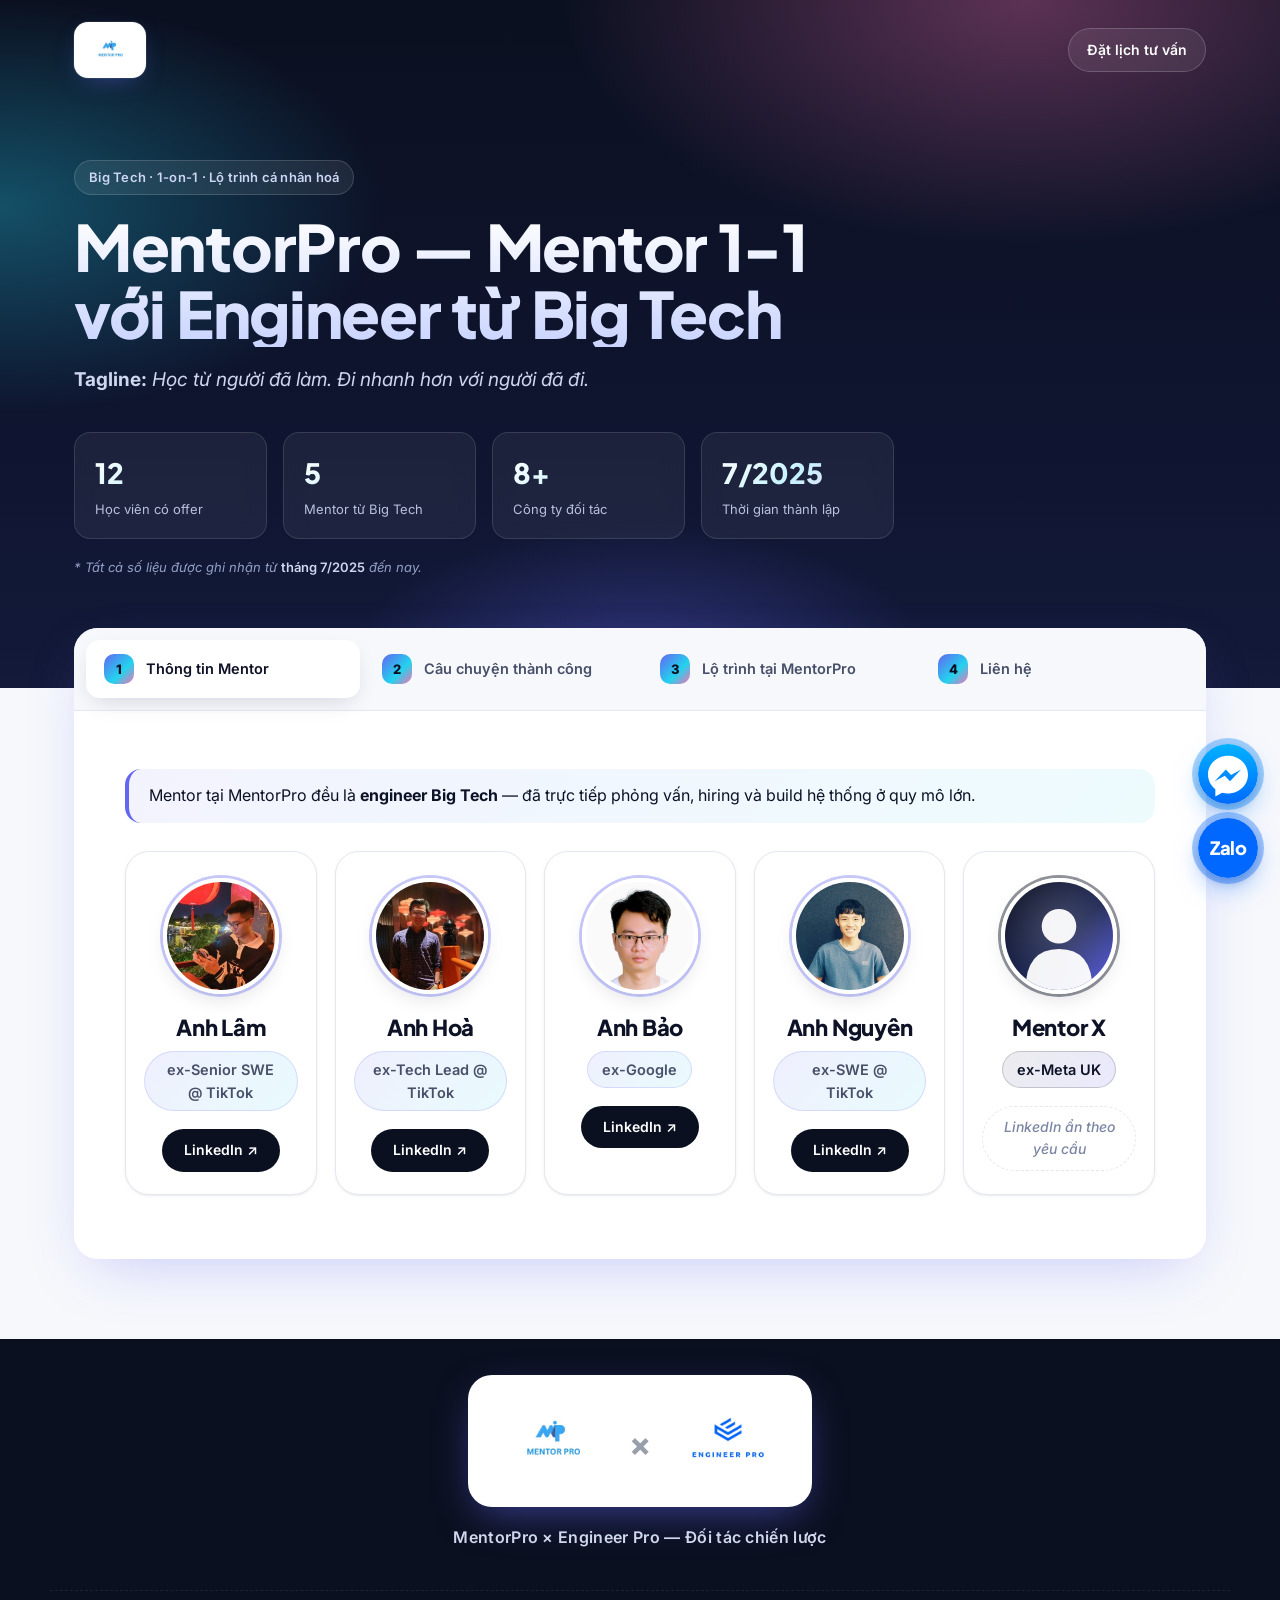
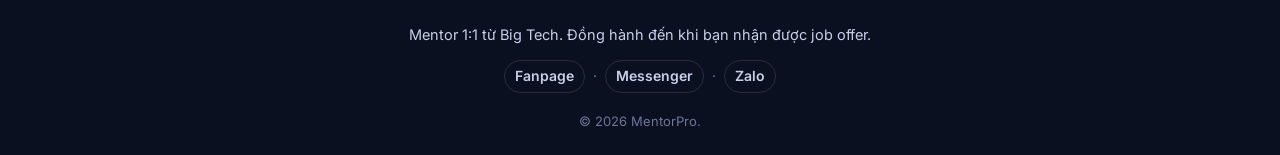
==== docs/index.html @ c6b11c32 "init project" ====
<!DOCTYPE html>
<html lang="vi">
  <head>
    <meta charset="UTF-8" />
    <meta name="viewport" content="width=device-width, initial-scale=1.0" />
    <meta name="description" content="MentorPro — Mentor 1-1 từ Big Tech. Lộ trình cá nhân hoá giúp bạn chinh phục Google, Meta, Amazon, NVIDIA và các công ty hàng đầu." />
    <meta name="theme-color" content="#0b1020" />
    <meta property="og:title" content="MentorPro — Mentor 1-1 từ Big Tech" />
    <meta property="og:description" content="Học từ người đã làm. Đi nhanh hơn với người đã đi." />
    <meta property="og:type" content="website" />
    <title>MentorPro — Mentor 1-1 với Engineer từ Big Tech</title>
    <link rel="preconnect" href="https://fonts.googleapis.com" />
    <link rel="preconnect" href="https://fonts.gstatic.com" crossorigin />
    <link
      href="https://fonts.googleapis.com/css2?family=Inter:wght@400;500;600;700;800&family=Plus+Jakarta+Sans:wght@600;700;800&display=swap"
      rel="stylesheet"
    />
    <link rel="stylesheet" href="style.css" />
  </head>
  <body>
    <header class="hero">
      <div class="hero-bg" aria-hidden="true"></div>
      <div class="container">
        <nav class="topbar">
          <a class="brand" href="#top">
            <img class="brand-logo" src="images/brand/mentor-pro.png" alt="MentorPro" />
          </a>
          <a class="cta-mini" href="https://m.me/Mentor.Pro.Official" target="_blank" rel="noopener">Đặt lịch tư vấn</a>
        </nav>
        <div class="hero-content" id="top">
          <span class="eyebrow">Big Tech · 1-on-1 · Lộ trình cá nhân hoá</span>
          <h1>MentorPro — Mentor 1-1 với Engineer từ Big Tech</h1>
          <p class="tagline"><strong>Tagline:</strong> <em>Học từ người đã làm. Đi nhanh hơn với người đã đi.</em></p>
          <div class="hero-stats">
            <div class="stat">
              <span class="stat-num">12</span>
              <span class="stat-label">Học viên có offer</span>
            </div>
            <div class="stat">
              <span class="stat-num">5</span>
              <span class="stat-label">Mentor từ Big Tech</span>
            </div>
            <div class="stat">
              <span class="stat-num">8+</span>
              <span class="stat-label">Công ty đối tác</span>
            </div>
            <div class="stat">
              <span class="stat-num">7/2025</span>
              <span class="stat-label">Thời gian thành lập</span>
            </div>
          </div>
          <p class="hero-note">* Tất cả số liệu được ghi nhận từ <strong>tháng 7/2025</strong> đến nay.</p>
        </div>
      </div>
    </header>

    <main class="container main">
      <div class="tabs" role="tablist" aria-label="MentorPro sections">
        <div class="tab-nav" role="tablist">
          <button class="tab-btn is-active" role="tab" aria-selected="true" aria-controls="tab-1-thong-tin-mentor" data-target="tab-1-thong-tin-mentor"><span class="tab-num">1</span><span class="tab-name">Thông tin Mentor</span></button>
          <button class="tab-btn" role="tab" aria-selected="false" aria-controls="tab-2-cau-chuyen-thanh-cong" data-target="tab-2-cau-chuyen-thanh-cong"><span class="tab-num">2</span><span class="tab-name">Câu chuyện thành công</span></button>
          <button class="tab-btn" role="tab" aria-selected="false" aria-controls="tab-3-lo-trinh-tai-mentorpro" data-target="tab-3-lo-trinh-tai-mentorpro"><span class="tab-num">3</span><span class="tab-name">Lộ trình tại MentorPro</span></button>
          <button class="tab-btn" role="tab" aria-selected="false" aria-controls="tab-4-lien-he" data-target="tab-4-lien-he"><span class="tab-num">4</span><span class="tab-name">Liên hệ</span></button>
        </div>
        <div class="tab-content">
        <section class="tab-panel is-active" id="tab-1-thong-tin-mentor" role="tabpanel" aria-hidden="false"><blockquote>
<p>Mentor tại MentorPro đều là <strong>engineer Big Tech</strong> — đã trực tiếp phỏng vấn, hiring và build hệ thống ở quy mô lớn.</p>
</blockquote>
<div class="mentor-grid" markdown="0">

  <div class="mentor-card">
    <img class="mentor-avatar" src="images/mentors/lam.jpg" alt="Anh Lâm" loading="lazy">
    <h3 class="mentor-name">Anh Lâm</h3>
    <p class="mentor-role">ex-Senior SWE @ TikTok</p>
    <a class="mentor-link" href="https://www.linkedin.com/in/lam0895" target="_blank" rel="noopener">
      LinkedIn ↗
    </a>
  </div>

  <div class="mentor-card">
    <img class="mentor-avatar" src="images/mentors/hoa.jpg" alt="Anh Hoà" loading="lazy">
    <h3 class="mentor-name">Anh Hoà</h3>
    <p class="mentor-role">ex-Tech Lead @ TikTok</p>
    <a class="mentor-link" href="https://www.linkedin.com/in/harry-le-quang-hoa-32210066/" target="_blank" rel="noopener">
      LinkedIn ↗
    </a>
  </div>

  <div class="mentor-card">
    <img class="mentor-avatar" src="images/mentors/bao.png" alt="Anh Bảo" loading="lazy">
    <h3 class="mentor-name">Anh Bảo</h3>
    <p class="mentor-role">ex-Google</p>
    <a class="mentor-link" href="https://www.linkedin.com/in/bao-do-728309202/" target="_blank" rel="noopener">
      LinkedIn ↗
    </a>
  </div>

  <div class="mentor-card">
    <img class="mentor-avatar" src="images/mentors/nguyen.png" alt="Anh Nguyên" loading="lazy">
    <h3 class="mentor-name">Anh Nguyên</h3>
    <p class="mentor-role">ex-SWE @ TikTok</p>
    <a class="mentor-link" href="https://www.linkedin.com/in/randy-nguyen-nguyen/" target="_blank" rel="noopener">
      LinkedIn ↗
    </a>
  </div>

  <div class="mentor-card mentor-card--anon">
    <img class="mentor-avatar" src="images/mentors/anon-meta.svg" alt="Mentor ẩn danh" loading="lazy">
    <h3 class="mentor-name">Mentor X</h3>
    <p class="mentor-role">ex-Meta UK</p>
    <span class="mentor-link mentor-link--disabled" aria-disabled="true">
      LinkedIn ẩn theo yêu cầu
    </span>
  </div>

</div></section>
        <section class="tab-panel" id="tab-2-cau-chuyen-thanh-cong" role="tabpanel" aria-hidden="true"><blockquote>
<p>Dưới đây là <strong>7 câu chuyện thật</strong> từ các học viên MentorPro — mỗi người một background, một cú rẽ, nhưng cùng chung một kết quả: <strong>nhận offer từ công ty mình mong muốn</strong> nhờ lộ trình đúng và sự đồng hành sát sao.</p>
</blockquote>
<h3 id="highlights-tu-72025-thang-thanh-lap">Highlights <em>(từ 7/2025 — tháng thành lập)</em></h3>
<ul>
<li><strong>12 học viên</strong> đã nhận offer, trong đó <strong>8 offer</strong> từ <strong>5 mentor Big Tech</strong> được công khai chia sẻ ở 7 câu chuyện bên dưới.</li>
<li>Công ty đối tác: <strong>ANT Group · ANZ · SAP · Naver · Deputy · VinBigData · NAB · MB Bank</strong>.</li>
<li>Học viên đa dạng: fresh grad → 5+ năm kinh nghiệm, từ outsource đến trái ngành.</li>
<li>Trung bình <strong>2 – 6 tháng</strong> từ khi vào lộ trình tới khi nhận offer.</li>
</ul>
<hr>
<h3 id="7-cau-chuyen-click-vao-e-oc-chi-tiet">7 câu chuyện — click vào để đọc chi tiết</h3>
<details class="story-card">
<summary class="story-summary">
  <img class="story-thumb" src="images/stories/trang-ant.png" alt="">
  <div class="story-meta">
    <span class="story-num">#1</span>
    <span class="story-title">Trang — Fresh grad → ANT Group</span>
    <span class="story-tagline">Mentor anh Lâm · 2 tháng · Java Developer offer · Sinh năm 2003</span>
  </div>
  <span class="story-arrow" aria-hidden="true">▾</span>
</summary>
<blockquote>
<p><strong>Background:</strong> Sinh năm 2003, vừa tốt nghiệp đại học, đang thực tập Backend Java tại một công ty công nghệ ở Việt Nam.</p>
<p><strong>Mentor:</strong> Anh Lâm.</p>
<p><strong>Thời gian tại MentorPro:</strong> Hơn 2 tháng (bắt đầu từ tháng 8).</p>
<p><strong>Kết quả:</strong> Pass cả 3 vòng phỏng vấn, đang trao đổi lương &amp; benefit cho vị trí <strong>Java Developer @ ANT Group</strong>.</p>
</blockquote>
<p><strong>Lộ trình ôn luyện:</strong>
- Trước MentorPro đã học <strong>DSA 2, System Design 1 &amp; 2, Backend</strong> tại Engineer Pro.
- Mentor assign thêm <strong>Low Level Design</strong> và <strong>Behavior Interview</strong> để bổ sung kiến thức và kỹ năng phỏng vấn.
- Mỗi ngày luyện <strong>2 bài LeetCode</strong> + làm bài tập do mentor giao + được refer vào nhiều công ty để cọ xát.
- Mentor mock interview riêng về <strong>System Design</strong> trước khi vào vòng 2.</p>
<p><strong>Quy trình phỏng vấn ANT Group (3 vòng):</strong>
1. Phỏng vấn với 2 engineer người Việt — hỏi rất sâu về project (thanh toán trực tuyến) và Core Java.
2. Phỏng vấn với manager bên Singapore — tập trung vào project, behavior và một câu logic.
3. Phỏng vấn Hiring Manager — định hướng nghề nghiệp &amp; cultural fit.</p>
<blockquote>
<p><em>"Em từng phỏng vấn Microsoft, Anduin, NAB, WorldQuant và đều chưa pass. Với ANT Group thì lộ trình ôn cùng anh Lâm và các khoá ở Engineer Pro giúp em hệ thống lại đúng trọng tâm — biết nên tập trung vào đâu thay vì học lan man."</em></p>
</blockquote>
</details>
<details class="story-card">
<summary class="story-summary">
  <img class="story-thumb" src="images/stories/khanhchuong-anz.png" alt="">
  <div class="story-meta">
    <span class="story-num">#2</span>
    <span class="story-title">Khánh Chương — 3-4y Backend → ANZ</span>
    <span class="story-tagline">Mentor anh Lâm + anh Hòa · Khi behavior là rào cản lớn nhất</span>
  </div>
  <span class="story-arrow" aria-hidden="true">▾</span>
</summary>
<blockquote>
<p><strong>Background:</strong> 3-4 năm kinh nghiệm Backend Engineer, đã tự ôn DSA &amp; System Design trước khi vào MentorPro.</p>
<p><strong>Mentor:</strong> Anh Lâm (review code, refer công ty) + anh Hòa (CS &amp; DSA deep-dive).</p>
<p><strong>Kết quả:</strong> <strong>Pass ANZ</strong> — đang chờ headcount chính thức (có thể đầu năm sau).</p>
</blockquote>
<p><strong>Vấn đề lớn nhất không nằm ở technical:</strong>
- Technical pass dễ dàng nhờ đã ôn DSA + System Design.
- Liên tục bị <strong>fail ở vòng culture fit / behavioral</strong> dù vượt qua hết các vòng technical.
- Mentor feedback thẳng thắn → bạn luyện communication và viết lại story theo STAR framework.</p>
<p><strong>Lộ trình tại MentorPro:</strong>
- Review lại <strong>CV</strong> — bổ sung impact số liệu cụ thể.
- Review code → chỉ ra code smell và cách refactor.
- Học thêm các khoá <strong>Redis, Go, Java</strong> (stack thị trường VN chuộng) tại Engineer Pro.
- Được refer phỏng vấn <strong>7-8 công ty</strong>, học hỏi từ thực chiến.</p>
<p><strong>Quy trình ANZ (2 vòng, ~150 phút mỗi vòng):</strong>
1. Behavior + technical CS + DSA (HackerRank, 45 phút).
2. Behavior + technical discussion + System Design.</p>
<blockquote>
<p><em>"Technical có thể đào tạo thêm, còn communication thì rất khó thay đổi trong thời gian ngắn. Đừng xem nhẹ culture fit — có nhiều trường hợp technical bạn tốt hơn ứng viên khác, nhưng người ta vẫn chọn ứng viên giao tiếp tốt hơn."</em></p>
</blockquote>
</details>
<details class="story-card">
<summary class="story-summary">
  <img class="story-thumb" src="images/stories/tien-sap.png" alt="">
  <div class="story-meta">
    <span class="story-num">#3</span>
    <span class="story-title">Tiên — 4.5y Java/Banking → SAP + Naver</span>
    <span class="story-tagline">Mentor anh Lâm + anh Long · 2 offer cùng lúc, trước khi training chính thức bắt đầu</span>
  </div>
  <span class="story-arrow" aria-hidden="true">▾</span>
</summary>
<blockquote>
<p><strong>Background:</strong> Software Engineer 4.5 năm, ngôn ngữ chính Java, domain banking, đang làm tại công ty outsource.</p>
<p><strong>Mentor:</strong> Anh Lâm + anh Long (behavioral).</p>
<p><strong>Kết quả:</strong> <strong>2 offer cùng lúc</strong>: <strong>SAP</strong> (qua 3 vòng dài &amp; khó) và <strong>Naver</strong> (sau khi nego mức lương).</p>
</blockquote>
<p><strong>Đặc biệt:</strong> Tiên nhận offer <strong>trước cả khi training chuyên sâu chính thức bắt đầu</strong> (hợp đồng 15/12, nhưng cuối tháng 12 đã có offer).</p>
<p><strong>Lộ trình tại MentorPro:</strong>
- Sửa CV + luyện LeetCode 2-3 bài/ngày từ dễ đến khó.
- Học các khoá nền tảng: <strong>DSA 1, DSA 2, System Design 1, CS, Redis (với anh Quang Hòa)</strong>.
- Soạn behavioral theo cấu trúc <strong>STAR</strong>, không học thuộc — gắn với trải nghiệm thật, dùng ChatGPT để kiểm tra logic &amp; diễn đạt.</p>
<p><strong>Quy trình SAP (3 vòng):</strong>
1. Online — hỏi project + lý thuyết + 1 câu thuật toán.
2. Online — sâu về Java, Spring Boot, kiến thức hệ thống + 1 câu thuật toán (tiếng Anh).
3. <strong>Onsite ~2 tiếng</strong> với 3 interviewer (1 VN + 2 manager nước ngoài) — mỗi người hỏi 1 câu LeetCode + technical + tình huống.</p>
<p><strong>Quy trình Naver (ngắn gọn hơn):</strong>
- Bài test → Technical interview (tình huống System Design mở) → Cultural interview với COO + người Hàn Quốc (có phiên dịch).</p>
<blockquote>
<p><em>"Nếu chỉ học khóa lẻ thì rất dễ lười. MentorPro có cam kết cao hơn, chi phí cao hơn — nhưng chính vì có cam kết nên mình buộc phải nghiêm túc. Đó là điều bước ngoặt."</em></p>
</blockquote>
</details>
<details class="story-card">
<summary class="story-summary">
  <img class="story-thumb" src="images/stories/chan-deputy.png" alt="">
  <div class="story-meta">
    <span class="story-num">#4</span>
    <span class="story-title">Chấn — 5+y Backend Outsource → Deputy (team Úc)</span>
    <span class="story-tagline">Mentor anh Lâm + anh Harry · 2.5 tháng · Tự apply không referral</span>
  </div>
  <span class="story-arrow" aria-hidden="true">▾</span>
</summary>
<blockquote>
<p><strong>Background:</strong> 5+ năm kinh nghiệm Backend, làm việc ở các công ty outsource nhỏ tại Việt Nam.</p>
<p><strong>Mentor:</strong> Anh Lâm + anh Harry. Là một trong những học viên đầu tiên của chương trình.</p>
<p><strong>Thời gian tại MentorPro:</strong> <strong>2 tháng rưỡi</strong> (bắt đầu 23/6).</p>
<p><strong>Kết quả:</strong> Offer <strong>Mid-level Backend Engineer @ Deputy</strong> (team headquarter ở Úc).</p>
</blockquote>
<p><strong>Đặc biệt:</strong> Chấn apply Deputy <strong>hoàn toàn tự túc</strong>, không qua referral. Mentor ban đầu còn khuyên chờ thêm để chuẩn bị kỹ hơn, nhưng Chấn quyết định "ra trận" để học từ thực chiến — và pass luôn.</p>
<p><strong>Lộ trình tại MentorPro:</strong>
- Trước đó đã học <strong>DSA 1, DSA 2, System Design 1, Behavior + mini project</strong> tại Engineer Pro.
- Mỗi tuần có <strong>1 buổi call cố định</strong> với mentor để review tiến độ.
- Được hỗ trợ qua chat 24/7 khi vướng mắc.
- Mentor chỉ cho học tiếp khi đã nắm vững phần trước → tránh học lan man.</p>
<p><strong>Quy trình Deputy (4 vòng):</strong>
1. HR call.
2. Bài test theo technical stack của team (nửa tuần để hoàn thành).
3. Technical interview ~2 tiếng — Engineering Manager (backend + project) + Senior Engineer (review bài test + pair programming).
4. Culture fit với team Úc, 100% tiếng Anh.</p>
<blockquote>
<p><em>"Mentor chỉ là người dẫn đường. Giống huấn luyện viên ở phòng gym — họ đưa ra kế hoạch và theo sát, còn việc luyện tập vẫn phụ thuộc vào bản thân. Khi phỏng vấn, đừng chỉ tập trung giải đúng bài — hãy trình bày suy nghĩ. Nhiều người làm đúng nhưng vẫn rớt vì không thể hiện được tư duy."</em></p>
</blockquote>
</details>
<details class="story-card">
<summary class="story-summary">
  <img class="story-thumb" src="images/stories/viet-vinbigdata.png" alt="">
  <div class="story-meta">
    <span class="story-num">#5</span>
    <span class="story-title">Việt — Trái ngành Ngôn ngữ → VinBigData</span>
    <span class="story-tagline">Chị Lam + anh Lâm · Bị reject hàng chục CV, vấn đề không ở kiến thức</span>
  </div>
  <span class="story-arrow" aria-hidden="true">▾</span>
</summary>
<blockquote>
<p><strong>Background:</strong> Tốt nghiệp <strong>ngành Ngôn ngữ</strong> (khối xã hội), tự chuyển sang IT từ 2019, có <strong>4 năm</strong> kinh nghiệm SE (gián đoạn 2 năm chuyển ngành), từng làm việc tại <strong>Nhật Bản</strong>.</p>
<p><strong>Mentor:</strong> Chị Lam + anh Lâm.</p>
<p><strong>Thời gian tại MentorPro:</strong> Vào tháng 8, <strong>đạt mục tiêu cuối năm có offer</strong>.</p>
<p><strong>Kết quả:</strong> Offer <strong>VinBigData</strong> sau hàng chục lần bị reject CV trước đó.</p>
</blockquote>
<p><strong>Vấn đề lớn nhất KHÔNG phải kiến thức — mà là CV:</strong>
- Đã tự ôn DSA gần 2 năm trước khi vào MentorPro.
- Liên tục bị reject từ vòng CV, không biết mình yếu ở đâu — "giống như đi học mà không được đi thi, rất mơ hồ".
- MentorPro <strong>build lại CV</strong>, tailor cho từng vị trí, bổ sung project; <strong>mentor anh Lâm chủ động tìm job và refer</strong>.</p>
<p><strong>Khoá học bổ sung:</strong>
- <strong>Redis</strong> với anh Hoàng (đáng học bậc nhất — giúp hiểu cách kể câu chuyện bản thân có chiến lược).
- <strong>Behavior Interview</strong> — quan trọng nhất với người trái ngành.
- <strong>System Design</strong> — điểm yếu lớn nhất do tự học rất khó.</p>
<p><strong>Quy trình VinBigData:</strong>
- Chỉ <strong>1 vòng phỏng vấn duy nhất, ~2 tiếng</strong> — CS Fundamental + Backend + kinh nghiệm làm việc, <strong>không hỏi DSA</strong>.</p>
<blockquote>
<p><em>"Đừng bỏ cuộc quá sớm. Ít nhất là phải thử. Nếu fail nhiều lần rồi mới kết luận là mình chưa đủ — còn hơn là bỏ cuộc khi chưa thật sự được kiểm chứng. Khi mình apply hàng chục công ty mà liên tục bị reject, nếu không có mentor động viên, có lẽ mình đã bỏ cuộc từ lâu rồi."</em></p>
</blockquote>
</details>
<details class="story-card">
<summary class="story-summary">
  <img class="story-thumb" src="images/stories/hau-nab.png" alt="">
  <div class="story-meta">
    <span class="story-num">#6</span>
    <span class="story-title">Hậu — 4+y Backend → NAB Úc (Sub Engineer)</span>
    <span class="story-tagline">Mentor anh Lâm + anh Hòa · Hơn 1 tháng · National Australia Bank</span>
  </div>
  <span class="story-arrow" aria-hidden="true">▾</span>
</summary>
<blockquote>
<p><strong>Background:</strong> Tốt nghiệp CNTT tại TP.HCM, <strong>4+ năm</strong> kinh nghiệm Backend qua 3 công ty trong &amp; ngoài nước.</p>
<p><strong>Mentor:</strong> Anh Lâm + anh Hòa.</p>
<p><strong>Thời gian tại MentorPro:</strong> <strong>Hơn 1 tháng</strong>.</p>
<p><strong>Kết quả:</strong> Offer <strong>Sub Engineer @ NAB</strong> (National Australia Bank), onboard giữa tháng 8.</p>
</blockquote>
<p><strong>Vấn đề trước khi vào MentorPro:</strong> "đi làm nhiều năm nhưng vẫn không rõ mình đang ở đâu, cần đi theo hướng nào" — học khoá Engineer Pro thụ động, không có target rõ ràng.</p>
<p><strong>MentorPro đánh giá kỹ năng và build lộ trình cá nhân hoá:</strong>
1. Củng cố <strong>DSA 1 + DSA 2</strong> từ đầu (dù đã học trước đó).
2. <strong>CS Fundamental</strong> — bổ sung phần khoa học máy tính bị hổng.
3. <strong>Behavioral</strong> — luyện kỹ năng phỏng vấn hành vi.
4. <strong>DSA 3</strong> — tiếp cận bài toán nâng cao.
5. <strong>Mock interview</strong> mô phỏng đúng cấu trúc Big Tech.</p>
<p><strong>Quy trình NAB (3 vòng):</strong>
1. Online Assessment — DSA &amp; cấu trúc dữ liệu.
2. <strong>Vòng khó nhất</strong> — Q&amp;A đa lĩnh vực: CS, frontend (JS, CSS), security, backend (RESTful API).
3. Technical interview chuyên sâu — problem solving + System Design.</p>
<blockquote>
<p><em>"Trước đây mình khá mất phương hướng — không biết trình độ ở đâu, ôn từ đâu để đủ sức phỏng vấn. Mentor Pro đánh giá rất chi tiết và xây lộ trình cá nhân hoá. Sau vài tuần mình đã tự tin hơn hẳn về cả kỹ năng lẫn tư duy phỏng vấn."</em></p>
</blockquote>
</details>
<details class="story-card">
<summary class="story-summary">
  <img class="story-thumb" src="images/stories/long-mbbank.png" alt="">
  <div class="story-meta">
    <span class="story-num">#7</span>
    <span class="story-title">Long — 5y Game Dev → MB Bank Backend</span>
    <span class="story-tagline">Mentor anh Lâm · 6 tháng chuyển ngành full-time</span>
  </div>
  <span class="story-arrow" aria-hidden="true">▾</span>
</summary>
<blockquote>
<p><strong>Background:</strong> <strong>5 năm</strong> lập trình game, cảm thấy bài toán lặp lại &amp; giới hạn tiềm năng phát triển → nghỉ việc full-time để chuyển sang Backend.</p>
<p><strong>Mentor:</strong> Anh Lâm — đồng hành xuyên suốt 5 tháng.</p>
<p><strong>Thời gian:</strong> <strong>6 tháng tổng cộng</strong> từ khi bắt đầu học → nhận draft offer.</p>
<p><strong>Kết quả:</strong> Draft offer <strong>Backend Engineer @ MB Bank</strong>.</p>
</blockquote>
<p><strong>Lộ trình chuyển ngành rất bài bản:</strong>
- Học song song <strong>DSA + Backend Golang</strong> ngay từ đầu.
- Tiếp tục với <strong>Computer Science Fundamentals</strong> để vững nền tảng.
- Chuyển sang <strong>Java</strong> → làm các project thực tế: <strong>Reddit clone</strong>, <strong>mini database</strong>.
- Học thêm <strong>System Design, Behavior</strong>.</p>
<p><strong>Trước MB Bank, Long cũng đã apply:</strong>
- <strong>Grab</strong> — reject từ vòng CV.
- <strong>Viettel</strong> — qua vòng đầu, đang chuẩn bị vòng tiếp.</p>
<p><strong>Quy trình MB Bank (2 vòng):</strong>
- Cả 2 vòng đều thiên về technical — hỏi sâu về project, kinh nghiệm và kiến thức nền tảng. <strong>Không hỏi DSA</strong>.</p>
<blockquote>
<p><em>"5 tháng học theo lộ trình MentorPro là khá nhanh. Mình không học kiểu 10-16 tiếng/ngày mà học theo lịch trình hợp lý, tiếp thu tự nhiên. Quan trọng là dùng AI thật nhiều — khi có thắc mắc, hỏi và trao đổi ngay để hiểu sâu, hiểu nhanh."</em></p>
</blockquote>
</details></section>
        <section class="tab-panel" id="tab-3-lo-trinh-tai-mentorpro" role="tabpanel" aria-hidden="true"><blockquote>
<p>MentorPro là chương trình <strong>mentor 1:1 cá nhân hoá, đồng hành đến khi bạn nhận được job offer</strong> — không phải khoá học đại trà.</p>
</blockquote>
<p><img alt="Lộ trình huấn luyện cùng MentorPro" class="lo-trinh-banner" src="images/brand/lo-trinh-mentor-pro.png"></p>
<h3 id="3-buoc-e-tro-thanh-mentee">3 bước để trở thành mentee</h3>
<h4 id="buoc-1-screening-cv">Bước 1 · Screening CV</h4>
<p>Bạn gửi resume cho MentorPro. Đội ngũ mentor sẽ <strong>đánh giá nền tảng hiện có</strong> và <strong>định hướng phát triển</strong> để xác định chương trình 1:1 có phù hợp với mục tiêu của bạn không.</p>
<h4 id="buoc-2-trao-oi-truc-tiep-cung-mentor">Bước 2 · Trao đổi trực tiếp cùng Mentor</h4>
<p>Nếu CV đạt điều kiện, <strong>mentor sẽ sắp xếp gọi 1:1</strong> để trao đổi và <strong>confirm</strong> có nhận mentee hay không. Buổi gọi này sẽ:</p>
<ul>
<li>Làm rõ mục tiêu công ty / vị trí bạn nhắm tới.</li>
<li><strong>Xây dựng lộ trình học phù hợp</strong> với trình độ hiện tại.</li>
<li>Thống nhất tần suất gặp, cách thức làm việc.</li>
</ul>
<h4 id="buoc-3-tham-gia-chuong-trinh-huan-luyen">Bước 3 · Tham gia chương trình huấn luyện</h4>
<p>Sau khi nhận, mentor <strong>theo sát 1:1</strong> xuyên suốt cho đến khi bạn nhận được job offer. Lộ trình được thiết kế riêng — không one-size-fits-all (xem chi tiết các case ở <strong>Tab 2 — Câu chuyện thành công</strong>).</p>
<hr>
<h3 id="hop-tac-chien-luoc-cung-engineer-pro">Hợp tác chiến lược cùng Engineer Pro</h3>
<div class="partner-card" markdown="0">
  <img class="partner-logo" src="images/brand/engineer-pro.png" alt="Engineer Pro">
  <div class="partner-text">
    <h4>Engineer Pro — Đối tác đào tạo chính thức</h4>
    <p>Engineer Pro là trung tâm đào tạo software engineer với <strong>100% giảng viên đến từ các Big Tech</strong> (Google, Amazon, Shopee, TikTok, …) — chuyên các khoá DSA, System Design, Backend, Behavior Interview, CS Fundamentals.</p>
    <a class="partner-cta stretched-link" href="https://engineerprogurus.com/" target="_blank" rel="noopener">engineerprogurus.com ↗</a>
  </div>
</div>

<h4 id="quyen-loi-ac-biet-cho-mentee-mentorpro">Quyền lợi đặc biệt cho mentee MentorPro</h4>
<blockquote>
<p><strong>Nếu mentor đánh giá bạn còn thiếu một số kỹ năng</strong> (DSA, System Design, Behavior, Database, …), bạn sẽ được <strong>tham gia miễn phí 100%</strong> các khoá học Engineer Pro do mentor chỉ định.</p>
</blockquote>
<p>Đây là quyền lợi <strong>chỉ dành riêng cho mentee MentorPro</strong> — bình thường các khoá này đều có học phí tại Engineer Pro. Hầu hết các học viên trong <strong>Tab 2</strong> đều đã tận dụng quyền lợi này (DSA1/2/3, System Design 1/2, Redis, Backend, Behavior, CS Fundamentals…).</p>
<hr>
<h3 id="hoc-phi">Học phí</h3>
<p>Vì MentorPro là chương trình <strong>mentor 1:1, huấn luyện cá nhân hoá từ đầu đến khi nhận offer</strong>, học phí <strong>khác với các khoá học thông thường</strong> của Engineer Pro. Mức cụ thể được trao đổi riêng sau buổi tư vấn 1:1, dựa trên:</p>
<ul>
<li>🎯 <strong>Mục tiêu công ty:</strong> Big Tech / Unicorn / Bank / Startup nước ngoài…</li>
<li>📈 <strong>Trình độ hiện tại:</strong> Fresh grad / Junior 1-3y / Senior 4y+ / Career switch.</li>
<li>⏱ <strong>Thời gian dự kiến:</strong> từ khi bắt đầu đến khi nhận offer.</li>
</ul>
<blockquote>
<p>📞 <strong>Bước đầu tiên:</strong> Gửi resume cho MentorPro qua <strong><a href="https://www.facebook.com/Mentor.Pro.Official">Fanpage MentorPro</a></strong> — inbox trực tiếp để được tư vấn và screening CV.</p>
</blockquote>
<hr>
<h3 id="cam-ket-cua-mentorpro">Cam kết của MentorPro</h3>
<ul>
<li>✅ <strong>Mentor 1:1 đồng hành đến khi nhận offer</strong> — không giới hạn buổi.</li>
<li>✅ <strong>Miễn phí 100%</strong> các khoá Engineer Pro do mentor chỉ định.</li>
<li>✅ Lộ trình <strong>cá nhân hoá</strong> theo từng mentee (xem 7 case rất khác nhau ở Tab 2).</li>
<li>✅ Mentor đều <strong>đang/từng làm tại Big Tech</strong> (NVIDIA, AWS, Google, TikTok, ByteDance — xem Tab 1).</li>
<li>✅ <strong>Mock interview</strong> và <strong>refer trực tiếp</strong> vào công ty đối tác.</li>
<li>✅ Hỗ trợ qua chat <strong>24/7</strong> xuyên suốt chương trình.</li>
</ul></section>
        <section class="tab-panel" id="tab-4-lien-he" role="tabpanel" aria-hidden="true"><blockquote>
<p>MentorPro nhận liên hệ qua <strong>Facebook Messenger</strong> và <strong>Zalo</strong>. Inbox trực tiếp để gửi resume và được mentor screening.</p>
</blockquote>
<div class="contact-grid" markdown="0">

  <a class="contact-card contact-card--fb" href="https://m.me/Mentor.Pro.Official" target="_blank" rel="noopener">
    <span class="contact-icon">
      <svg viewBox="0 0 36 36" aria-hidden="true">
        <defs>
          <linearGradient id="contactMsgrGrad" x1="50%" y1="0%" x2="50%" y2="100%">
            <stop offset="0%" stop-color="#00B2FF"/>
            <stop offset="100%" stop-color="#006AFF"/>
          </linearGradient>
        </defs>
        <circle cx="18" cy="18" r="18" fill="url(#contactMsgrGrad)"/>
        <path fill="#fff" d="M18 7C11.4 7 6 12 6 18.3c0 3.5 1.7 6.7 4.4 8.8v4.4l4.1-2.3c1.1.3 2.3.5 3.5.5 6.6 0 12-5 12-11.4S24.6 7 18 7zm1.2 15.4l-3.1-3.3-6.1 3.3 6.7-7.1 3.1 3.3 6.1-3.3-6.7 7.1z"/>
      </svg>
    </span>
    <div class="contact-text">
      <h3>Facebook Messenger</h3>
      <p>Inbox trực tiếp Fanpage <strong>Mentor Pro Official</strong></p>
      <span class="contact-cta">m.me/Mentor.Pro.Official ↗</span>
    </div>
  </a>

  <a class="contact-card contact-card--zalo" href="https://zalo.me/0352911223" target="_blank" rel="noopener">
    <span class="contact-icon">
      <svg viewBox="0 0 36 36" aria-hidden="true">
        <circle cx="18" cy="18" r="18" fill="#0068FF"/>
        <text
          x="18" y="22"
          text-anchor="middle"
          font-family="'Plus Jakarta Sans','Inter',system-ui,sans-serif"
          font-weight="800"
          font-size="11"
          letter-spacing="-0.3"
          fill="#fff"
        >Zalo</text>
      </svg>
    </span>
    <div class="contact-text">
      <h3>Zalo</h3>
      <p>Nhắn Zalo qua số <strong>0352 911 223</strong></p>
      <span class="contact-cta">zalo.me/0352911223 ↗</span>
    </div>
  </a>

</div>

<p>Bạn cũng có thể theo dõi <strong><a href="https://www.facebook.com/Mentor.Pro.Official">Fanpage MentorPro</a></strong> để cập nhật tin tức, câu chuyện học viên và lịch livestream của các mentor.</p></section>
        </div>
      </div>
    </main>

    <footer class="footer">
      <div class="container partnership-strip">
        <div class="partnership-badge">
          <a href="https://www.facebook.com/Mentor.Pro.Official" target="_blank" rel="noopener" aria-label="MentorPro Fanpage">
            <img src="images/brand/mentor-pro.png" alt="MentorPro" class="partnership-logo" />
          </a>
          <span class="partnership-x">×</span>
          <a href="https://engineerprogurus.com/" target="_blank" rel="noopener" aria-label="Engineer Pro website">
            <img src="images/brand/engineer-pro.png" alt="Engineer Pro" class="partnership-logo" />
          </a>
        </div>
        <p class="partnership-text">MentorPro × Engineer Pro — Đối tác chiến lược</p>
      </div>

      <div class="container footer-bottom">
        <p class="footer-tagline">Mentor 1:1 từ Big Tech. Đồng hành đến khi bạn nhận được job offer.</p>
        <div class="footer-channels">
          <a href="https://www.facebook.com/Mentor.Pro.Official" target="_blank" rel="noopener">Fanpage</a>
          <span class="footer-dot">·</span>
          <a href="https://m.me/Mentor.Pro.Official" target="_blank" rel="noopener">Messenger</a>
          <span class="footer-dot">·</span>
          <a href="https://zalo.me/0352911223" target="_blank" rel="noopener">Zalo</a>
        </div>
        <p class="copyright">© <span id="year">2026</span> MentorPro.</p>
      </div>
    </footer>

    <div class="fab-dock" aria-label="Liên hệ MentorPro">
      <a
        class="fab fab--messenger"
        href="https://m.me/Mentor.Pro.Official"
        target="_blank"
        rel="noopener"
        aria-label="Chat với MentorPro qua Messenger"
        title="Chat với MentorPro qua Messenger"
      >
        <span class="fab-tooltip">Chat qua Messenger</span>
        <svg class="fab-icon" viewBox="0 0 36 36" aria-hidden="true">
          <defs>
            <linearGradient id="msgrGrad" x1="50%" y1="0%" x2="50%" y2="100%">
              <stop offset="0%" stop-color="#00B2FF"/>
              <stop offset="100%" stop-color="#006AFF"/>
            </linearGradient>
          </defs>
          <circle cx="18" cy="18" r="18" fill="url(#msgrGrad)"/>
          <path fill="#fff" d="M18 7C11.4 7 6 12 6 18.3c0 3.5 1.7 6.7 4.4 8.8v4.4l4.1-2.3c1.1.3 2.3.5 3.5.5 6.6 0 12-5 12-11.4S24.6 7 18 7zm1.2 15.4l-3.1-3.3-6.1 3.3 6.7-7.1 3.1 3.3 6.1-3.3-6.7 7.1z"/>
        </svg>
      </a>

      <a
        class="fab fab--zalo"
        href="https://zalo.me/0352911223"
        target="_blank"
        rel="noopener"
        aria-label="Chat với MentorPro qua Zalo"
        title="Chat với MentorPro qua Zalo"
      >
        <span class="fab-tooltip">Chat qua Zalo</span>
        <svg class="fab-icon" viewBox="0 0 36 36" aria-hidden="true">
          <circle cx="18" cy="18" r="18" fill="#0068FF"/>
          <text
            x="18" y="22"
            text-anchor="middle"
            font-family="'Plus Jakarta Sans','Inter',system-ui,sans-serif"
            font-weight="800"
            font-size="11"
            letter-spacing="-0.3"
            fill="#fff"
          >Zalo</text>
        </svg>
      </a>
    </div>

    <script src="script.js" defer></script>
  </body>
</html>
---- docs/style.css ----
/* ──────────────────────────────────────────────────────────────
 * MentorPro — Portfolio styling
 * ────────────────────────────────────────────────────────────── */

:root {
  --bg: #0b1020;
  --bg-2: #0f1530;
  --surface: #ffffff;
  --surface-2: #f6f8fc;
  --border: #e3e7f0;
  --text: #0d1226;
  --text-soft: #475068;
  --muted: #7b86a3;
  --brand: #6366f1;
  --brand-2: #22d3ee;
  --brand-3: #f472b6;
  --accent: #facc15;
  --success: #10b981;
  --gradient: linear-gradient(135deg, #6366f1 0%, #22d3ee 60%, #f472b6 100%);
  --shadow-sm: 0 1px 2px rgba(13, 18, 38, 0.06), 0 1px 4px rgba(13, 18, 38, 0.04);
  --shadow-md: 0 8px 24px -8px rgba(13, 18, 38, 0.18);
  --shadow-lg: 0 20px 60px -20px rgba(99, 102, 241, 0.35);
  --radius-sm: 10px;
  --radius-md: 16px;
  --radius-lg: 24px;
  --max-w: 1180px;
}

* {
  box-sizing: border-box;
}

html {
  scroll-behavior: smooth;
}

body {
  margin: 0;
  font-family: "Inter", system-ui, -apple-system, "Segoe UI", Roboto, sans-serif;
  font-size: 16px;
  line-height: 1.6;
  color: var(--text);
  background: var(--surface-2);
  -webkit-font-smoothing: antialiased;
  -moz-osx-font-smoothing: grayscale;
}

img {
  max-width: 100%;
}

.container {
  max-width: var(--max-w);
  margin: 0 auto;
  padding: 0 24px;
}

/* ─── Hero ─── */
.hero {
  position: relative;
  color: #fff;
  background: var(--bg);
  overflow: hidden;
  padding-bottom: 80px;
}

.hero-bg {
  position: absolute;
  inset: 0;
  background:
    radial-gradient(60% 60% at 80% 0%, rgba(244, 114, 182, 0.35), transparent 60%),
    radial-gradient(50% 50% at 0% 30%, rgba(34, 211, 238, 0.32), transparent 60%),
    radial-gradient(40% 40% at 50% 100%, rgba(99, 102, 241, 0.40), transparent 60%),
    linear-gradient(180deg, #0b1020, #0f1530 65%, #131a3a);
  pointer-events: none;
}

.topbar {
  position: relative;
  display: flex;
  align-items: center;
  justify-content: space-between;
  padding: 22px 0;
}

.brand {
  display: inline-flex;
  align-items: center;
  gap: 12px;
  text-decoration: none;
  color: inherit;
  font-family: "Plus Jakarta Sans", "Inter", sans-serif;
  font-weight: 800;
  letter-spacing: -0.01em;
}

.brand-logo {
  display: block;
  height: 56px;
  width: auto;
  background: #fff;
  padding: 6px 14px;
  border-radius: 14px;
  box-shadow:
    0 8px 24px -10px rgba(99, 102, 241, 0.55),
    0 0 0 1px rgba(255, 255, 255, 0.08);
}

.cta-mini {
  display: inline-flex;
  align-items: center;
  gap: 8px;
  padding: 10px 18px;
  border-radius: 999px;
  background: rgba(255, 255, 255, 0.08);
  border: 1px solid rgba(255, 255, 255, 0.18);
  color: #fff;
  text-decoration: none;
  font-weight: 600;
  font-size: 14px;
  backdrop-filter: blur(8px);
  transition: background 0.2s, transform 0.2s;
}

.cta-mini:hover {
  background: rgba(255, 255, 255, 0.18);
  transform: translateY(-1px);
}

.hero-content {
  position: relative;
  padding: 60px 0 30px;
  max-width: 820px;
}

.eyebrow {
  display: inline-block;
  padding: 6px 14px;
  border-radius: 999px;
  background: rgba(255, 255, 255, 0.08);
  border: 1px solid rgba(255, 255, 255, 0.15);
  font-size: 13px;
  font-weight: 600;
  letter-spacing: 0.02em;
  color: #cdd6f4;
  margin-bottom: 18px;
}

.hero h1 {
  font-family: "Plus Jakarta Sans", "Inter", sans-serif;
  font-size: clamp(36px, 5.4vw, 64px);
  line-height: 1.05;
  font-weight: 800;
  letter-spacing: -0.02em;
  margin: 0 0 18px;
  background: linear-gradient(180deg, #fff 0%, #c9d4ff 100%);
  background-clip: text;
  -webkit-background-clip: text;
  -webkit-text-fill-color: transparent;
}

.tagline {
  font-size: clamp(16px, 1.6vw, 19px);
  color: #cfd6ee;
  max-width: 680px;
  margin: 0 0 36px;
}

.hero-stats {
  display: grid;
  grid-template-columns: repeat(4, minmax(0, 1fr));
  gap: 16px;
  margin-top: 32px;
}

.stat {
  padding: 18px 20px;
  border-radius: var(--radius-md);
  background: rgba(255, 255, 255, 0.06);
  border: 1px solid rgba(255, 255, 255, 0.12);
  backdrop-filter: blur(10px);
}

.stat-num {
  display: block;
  font-family: "Plus Jakarta Sans", "Inter", sans-serif;
  font-size: 28px;
  font-weight: 800;
  letter-spacing: -0.01em;
  background: linear-gradient(135deg, #fff, #c4f3ff 50%, #fbcfe8);
  background-clip: text;
  -webkit-background-clip: text;
  -webkit-text-fill-color: transparent;
  white-space: nowrap;
}

.stat-label {
  display: block;
  margin-top: 4px;
  font-size: 13px;
  color: #b8c1de;
}

.hero-note {
  margin: 18px 0 0;
  font-size: 13px;
  color: #93a1c6;
  font-style: italic;
}

.hero-note strong {
  color: #cfd6ee;
  font-style: normal;
  font-weight: 600;
}

@media (max-width: 720px) {
  .hero-stats {
    grid-template-columns: repeat(2, minmax(0, 1fr));
  }
}

/* ─── Main / Tabs ─── */
.main {
  margin-top: -60px;
  padding-bottom: 80px;
  position: relative;
  z-index: 2;
}

.tabs {
  background: var(--surface);
  border-radius: var(--radius-lg);
  box-shadow: var(--shadow-lg);
  overflow: hidden;
}

.tab-nav {
  display: grid;
  grid-template-columns: repeat(4, minmax(0, 1fr));
  gap: 4px;
  padding: 12px;
  background: var(--surface-2);
  border-bottom: 1px solid var(--border);
}

@media (max-width: 720px) {
  .tab-nav {
    grid-template-columns: repeat(2, minmax(0, 1fr));
  }
}

.tab-btn {
  appearance: none;
  border: none;
  cursor: pointer;
  font: inherit;
  display: inline-flex;
  align-items: center;
  gap: 12px;
  padding: 14px 18px;
  border-radius: 14px;
  background: transparent;
  color: var(--text-soft);
  font-weight: 600;
  text-align: left;
  transition: background 0.2s, color 0.2s, transform 0.2s, box-shadow 0.2s;
}

.tab-btn:hover {
  background: rgba(99, 102, 241, 0.08);
  color: var(--text);
}

.tab-btn.is-active {
  background: #fff;
  color: var(--text);
  box-shadow: var(--shadow-md);
}

.tab-num {
  display: inline-flex;
  align-items: center;
  justify-content: center;
  width: 30px;
  height: 30px;
  border-radius: 10px;
  background: var(--gradient);
  color: #0b1020;
  font-weight: 800;
  font-size: 13px;
  flex: 0 0 30px;
}

.tab-name {
  font-size: 14.5px;
  line-height: 1.2;
}

.tab-content {
  padding: 40px clamp(20px, 4vw, 56px) 56px;
}

.tab-panel {
  display: none;
  animation: fadeIn 0.35s ease both;
}

.tab-panel.is-active {
  display: block;
}

@keyframes fadeIn {
  from {
    opacity: 0;
    transform: translateY(8px);
  }
  to {
    opacity: 1;
    transform: translateY(0);
  }
}

/* ─── Typography inside tabs ─── */
.tab-panel h1,
.tab-panel h2,
.tab-panel h3,
.tab-panel h4 {
  font-family: "Plus Jakarta Sans", "Inter", sans-serif;
  letter-spacing: -0.01em;
  color: var(--text);
}

.tab-panel h1 {
  display: none; /* Tab title is shown by nav already */
}

.tab-panel h2 {
  font-size: 26px;
  margin: 36px 0 16px;
  padding-bottom: 10px;
  border-bottom: 1px solid var(--border);
}

.tab-panel h3 {
  font-size: 20px;
  margin: 28px 0 12px;
}

.tab-panel h4 {
  font-size: 17px;
  margin: 22px 0 10px;
  color: var(--text-soft);
}

.tab-panel p {
  color: var(--text-soft);
  margin: 0 0 14px;
}

.tab-panel a {
  color: var(--brand);
  font-weight: 600;
  text-decoration: none;
  border-bottom: 1px dashed rgba(99, 102, 241, 0.4);
}

.tab-panel a:hover {
  color: #4338ca;
  border-bottom-style: solid;
}

.tab-panel ul,
.tab-panel ol {
  padding-left: 22px;
  color: var(--text-soft);
}

.tab-panel li {
  margin: 6px 0;
}

.tab-panel code {
  font-family: "JetBrains Mono", "SFMono-Regular", Consolas, Monaco, monospace;
  font-size: 0.88em;
  padding: 2px 6px;
  border-radius: 6px;
  background: #eef1f8;
  color: #3b3f55;
}

.tab-panel pre {
  background: #0f1530;
  color: #e9ecf8;
  border-radius: var(--radius-md);
  padding: 18px 20px;
  overflow-x: auto;
  font-size: 13.5px;
  line-height: 1.55;
  box-shadow: var(--shadow-md);
}

.tab-panel pre code {
  background: transparent;
  padding: 0;
  color: inherit;
}

.tab-panel blockquote {
  margin: 18px 0;
  padding: 14px 20px;
  border-radius: var(--radius-md);
  background: linear-gradient(135deg, rgba(99, 102, 241, 0.08), rgba(34, 211, 238, 0.08));
  border-left: 4px solid var(--brand);
  color: var(--text);
  font-style: normal;
}

.tab-panel blockquote p {
  margin: 0 0 6px;
  color: var(--text);
}

.tab-panel blockquote p:last-child {
  margin-bottom: 0;
}

.tab-panel hr {
  border: none;
  border-top: 1px dashed var(--border);
  margin: 32px 0;
}

.tab-panel img {
  display: block;
  width: 100%;
  max-width: 720px;
  margin: 24px auto 18px;
  border-radius: var(--radius-md);
  box-shadow: var(--shadow-md);
  border: 1px solid var(--border);
}

.tab-panel .lo-trinh-banner,
.tab-panel img.lo-trinh-banner {
  max-width: 520px;
  margin: 28px auto;
}

/* ─── Story accordion cards ─── */
.story-card {
  background: #fff;
  border: 1px solid var(--border);
  border-radius: var(--radius-lg);
  box-shadow: var(--shadow-sm);
  margin: 14px 0;
  overflow: hidden;
  transition: box-shadow 0.25s ease, border-color 0.25s ease;
}

.story-card:hover {
  border-color: rgba(99, 102, 241, 0.35);
  box-shadow: var(--shadow-md);
}

.story-card[open] {
  border-color: rgba(99, 102, 241, 0.45);
  box-shadow: var(--shadow-lg);
}

.story-card > summary.story-summary {
  display: flex;
  align-items: center;
  gap: 18px;
  padding: 14px 20px;
  cursor: pointer;
  list-style: none;
  user-select: none;
  position: relative;
}

.story-card > summary.story-summary::-webkit-details-marker {
  display: none;
}

.story-card > summary.story-summary:focus-visible {
  outline: 2px solid var(--brand);
  outline-offset: -2px;
}

.story-thumb {
  flex: 0 0 130px;
  width: 130px !important;
  max-width: 130px !important;
  height: 76px;
  object-fit: cover;
  border-radius: var(--radius-sm);
  border: 1px solid var(--border);
  margin: 0 !important;
  box-shadow: none !important;
}

.story-meta {
  flex: 1;
  display: flex;
  flex-direction: column;
  gap: 4px;
  min-width: 0;
}

.story-num {
  display: inline-block;
  font-family: "Plus Jakarta Sans", "Inter", sans-serif;
  font-size: 12px;
  font-weight: 800;
  color: var(--brand);
  letter-spacing: 0.08em;
  text-transform: uppercase;
}

.story-title {
  display: block;
  font-family: "Plus Jakarta Sans", "Inter", sans-serif;
  font-size: 17px;
  font-weight: 700;
  color: var(--text);
  letter-spacing: -0.01em;
  line-height: 1.3;
}

.story-tagline {
  display: block;
  font-size: 13.5px;
  color: var(--text-soft);
  line-height: 1.4;
}

.story-arrow {
  flex: 0 0 auto;
  display: inline-flex;
  align-items: center;
  justify-content: center;
  width: 32px;
  height: 32px;
  border-radius: 50%;
  background: var(--surface-2);
  color: var(--brand);
  font-size: 14px;
  font-weight: 800;
  transition: transform 0.25s ease, background 0.25s ease;
}

.story-card[open] .story-arrow {
  transform: rotate(180deg);
  background: var(--brand);
  color: #fff;
}

/* Body of the open story */
.story-card[open] > *:not(summary) {
  animation: storyOpen 0.28s ease both;
}

.story-card > *:not(summary):first-of-type {
  margin-top: 4px;
}

.story-card > blockquote,
.story-card > p,
.story-card > ul,
.story-card > ol {
  margin-left: 24px;
  margin-right: 24px;
}

.story-card > blockquote:first-of-type {
  margin-top: 8px;
}

.story-card > *:last-child {
  margin-bottom: 22px;
}

.story-card .lo-trinh-banner {
  margin: 18px auto;
}

.story-card img:not(.story-thumb) {
  display: none;
}

@keyframes storyOpen {
  from {
    opacity: 0;
    transform: translateY(-6px);
  }
  to {
    opacity: 1;
    transform: translateY(0);
  }
}

@media (max-width: 600px) {
  .story-card > summary.story-summary {
    gap: 14px;
    padding: 12px 16px;
  }
  .story-thumb {
    flex: 0 0 88px;
    width: 88px !important;
    max-width: 88px !important;
    height: 52px;
  }
  .story-title {
    font-size: 15px;
  }
  .story-tagline {
    font-size: 12.5px;
  }
  .story-card > blockquote,
  .story-card > p,
  .story-card > ul,
  .story-card > ol {
    margin-left: 18px;
    margin-right: 18px;
  }
}

/* ─── Partner card (Engineer Pro) ─── */
.partner-card {
  position: relative;
  display: flex;
  align-items: center;
  gap: 22px;
  padding: 22px 24px;
  margin: 24px 0;
  border-radius: var(--radius-lg);
  background: linear-gradient(135deg, rgba(99, 102, 241, 0.06), rgba(34, 211, 238, 0.06));
  border: 1px solid var(--border);
  transition: transform 0.25s ease, box-shadow 0.25s ease, border-color 0.25s ease;
}

.partner-card:hover {
  transform: translateY(-3px);
  border-color: rgba(99, 102, 241, 0.45);
  box-shadow: var(--shadow-md);
}

.stretched-link::before {
  content: "";
  position: absolute;
  inset: 0;
  z-index: 1;
  border-radius: inherit;
}

.partner-card .partner-cta {
  text-decoration: none;
  border-bottom: none;
}

.partner-card .partner-cta:hover {
  text-decoration: underline;
  border-bottom: none;
}

.partner-card .partner-logo {
  flex: 0 0 110px;
  width: 110px;
  height: 110px;
  max-width: 110px;
  margin: 0;
  padding: 10px;
  background: #fff;
  border-radius: 18px;
  border: 1px solid var(--border);
  box-shadow: var(--shadow-sm);
  object-fit: contain;
}

.partner-card .partner-text {
  flex: 1;
}

.partner-card .partner-text h4 {
  margin: 0 0 6px;
  font-size: 17px;
  color: var(--text);
}

.partner-card .partner-text p {
  margin: 0 0 10px;
  color: var(--text-soft);
  font-size: 15px;
}

.partner-card .partner-cta {
  display: inline-block;
  font-size: 13px;
  font-weight: 600;
  color: var(--brand);
  letter-spacing: 0.01em;
}

@media (max-width: 600px) {
  .partner-card {
    flex-direction: column;
    text-align: center;
  }
}

/* ─── Mentor cards ─── */
.mentor-grid {
  display: grid;
  grid-template-columns: repeat(5, minmax(0, 1fr));
  gap: 18px;
  margin: 28px 0 8px;
}

@media (max-width: 1024px) {
  .mentor-grid {
    grid-template-columns: repeat(3, minmax(0, 1fr));
  }
}

@media (max-width: 720px) {
  .mentor-grid {
    grid-template-columns: repeat(2, minmax(0, 1fr));
  }
}

@media (max-width: 480px) {
  .mentor-grid {
    grid-template-columns: 1fr;
  }
}

.mentor-card {
  display: flex;
  flex-direction: column;
  align-items: center;
  text-align: center;
  padding: 26px 18px 22px;
  border-radius: var(--radius-lg);
  background: #fff;
  border: 1px solid var(--border);
  box-shadow: var(--shadow-sm);
  transition: transform 0.25s, box-shadow 0.25s, border-color 0.25s;
}

.mentor-card:hover {
  transform: translateY(-4px);
  box-shadow: var(--shadow-md);
  border-color: rgba(99, 102, 241, 0.45);
}

.mentor-card .mentor-avatar {
  width: 116px;
  height: 116px;
  max-width: none;
  margin: 0 0 16px;
  border-radius: 50%;
  object-fit: cover;
  border: 4px solid #fff;
  box-shadow:
    0 0 0 3px rgba(99, 102, 241, 0.35),
    var(--shadow-md);
}

.mentor-card .mentor-name {
  margin: 0 0 6px;
  font-family: "Plus Jakarta Sans", "Inter", sans-serif;
  font-size: 22px;
  font-weight: 800;
  color: var(--text);
  letter-spacing: -0.01em;
}

.mentor-card .mentor-role {
  margin: 0 0 18px;
  font-size: 14.5px;
  font-weight: 600;
  color: var(--text-soft);
  padding: 6px 14px;
  border-radius: 999px;
  background: linear-gradient(135deg, rgba(99, 102, 241, 0.10), rgba(34, 211, 238, 0.10));
  border: 1px solid rgba(99, 102, 241, 0.18);
}

.mentor-card .mentor-link {
  display: inline-flex;
  align-items: center;
  gap: 6px;
  padding: 10px 22px;
  border-radius: 999px;
  background: var(--bg);
  color: #fff;
  font-size: 14px;
  font-weight: 600;
  text-decoration: none;
  border-bottom: none;
  transition: background 0.2s, transform 0.2s;
}

.mentor-card .mentor-link:hover {
  background: var(--brand);
  color: #fff;
  transform: translateY(-1px);
  border-bottom: none;
}

.mentor-card .mentor-link--disabled {
  background: transparent;
  color: var(--muted);
  border: 1px dashed var(--border);
  font-style: italic;
  font-weight: 500;
  cursor: not-allowed;
  padding: 9px 18px;
}

.mentor-card--anon .mentor-avatar {
  box-shadow:
    0 0 0 3px rgba(11, 16, 32, 0.45),
    var(--shadow-md);
}

.mentor-card--anon .mentor-role {
  background: linear-gradient(135deg, rgba(11, 16, 32, 0.08), rgba(99, 102, 241, 0.14));
  border-color: rgba(11, 16, 32, 0.18);
  color: var(--text);
}

/* ─── Tables ─── */
.tab-panel table {
  width: 100%;
  border-collapse: collapse;
  margin: 16px 0 24px;
  font-size: 14.5px;
  background: #fff;
  border-radius: var(--radius-md);
  overflow: hidden;
  box-shadow: var(--shadow-sm);
}

.tab-panel thead th {
  background: var(--bg);
  color: #fff;
  text-align: left;
  font-weight: 600;
  padding: 12px 14px;
  font-size: 13.5px;
  letter-spacing: 0.01em;
}

.tab-panel tbody td {
  padding: 12px 14px;
  border-top: 1px solid var(--border);
  color: var(--text-soft);
}

.tab-panel tbody tr:nth-child(even) td {
  background: #fafbfe;
}

.tab-panel tbody tr:hover td {
  background: rgba(99, 102, 241, 0.05);
  color: var(--text);
}

/* ─── Contact cards (Tab 4) ─── */
.contact-grid {
  display: grid;
  grid-template-columns: repeat(2, minmax(0, 1fr));
  gap: 18px;
  margin: 28px 0 18px;
}

@media (max-width: 720px) {
  .contact-grid {
    grid-template-columns: 1fr;
  }
}

.contact-card {
  display: flex;
  align-items: center;
  gap: 20px;
  padding: 22px 24px;
  border-radius: var(--radius-lg);
  background: #fff;
  border: 1px solid var(--border);
  box-shadow: var(--shadow-sm);
  text-decoration: none;
  color: inherit;
  border-bottom: none !important;
  transition: transform 0.25s ease, box-shadow 0.25s ease, border-color 0.25s ease;
}

.contact-card:hover {
  transform: translateY(-3px);
  box-shadow: var(--shadow-md);
  border-bottom: none !important;
}

.contact-card--fb:hover {
  border-color: rgba(0, 132, 255, 0.5);
}

.contact-card--zalo:hover {
  border-color: rgba(0, 104, 255, 0.5);
}

.contact-icon {
  flex: 0 0 76px;
  width: 76px;
  height: 76px;
}

.contact-icon svg {
  display: block;
  width: 100%;
  height: 100%;
  border-radius: 50%;
  box-shadow: var(--shadow-md);
}

.contact-text {
  flex: 1;
  min-width: 0;
}

.contact-text h3 {
  margin: 0 0 4px;
  font-size: 19px;
  font-weight: 700;
  color: var(--text);
}

.contact-text p {
  margin: 0 0 8px;
  color: var(--text-soft);
  font-size: 14.5px;
  line-height: 1.4;
}

.contact-cta {
  display: inline-block;
  font-size: 13px;
  font-weight: 600;
  color: var(--brand);
  letter-spacing: 0.01em;
}

/* ─── Footer ─── */
.footer {
  background: var(--bg);
  color: #c8cfeb;
  padding: 36px 0 24px;
}

.partnership-strip {
  text-align: center;
  padding: 0 24px 40px;
  border-bottom: 1px dashed rgba(255, 255, 255, 0.08);
  margin-bottom: 32px;
}

.partnership-badge {
  display: inline-flex;
  align-items: center;
  gap: 28px;
  padding: 18px 36px;
  background: #fff;
  border-radius: 24px;
  box-shadow: 0 14px 40px -10px rgba(99, 102, 241, 0.55);
}

.partnership-badge a {
  display: inline-flex;
  border-radius: 14px;
  transition: transform 0.2s ease;
}

.partnership-badge a:hover {
  transform: translateY(-3px) scale(1.03);
}

.partnership-badge .partnership-logo {
  display: block;
  height: 96px;
  width: 96px;
  object-fit: contain;
}

.partnership-badge .partnership-x {
  font-family: "Plus Jakarta Sans", sans-serif;
  font-weight: 800;
  color: var(--text-soft);
  font-size: 36px;
  opacity: 0.55;
}

.partnership-text {
  margin: 18px 0 0;
  font-size: 16px;
  color: #cfd6ee;
  letter-spacing: 0.02em;
  font-weight: 600;
}

@media (max-width: 520px) {
  .partnership-badge {
    gap: 18px;
    padding: 14px 22px;
  }
  .partnership-badge .partnership-logo {
    height: 72px;
    width: 72px;
  }
  .partnership-badge .partnership-x {
    font-size: 28px;
  }
  .partnership-text {
    font-size: 14px;
  }
}

.footer-bottom {
  text-align: center;
}

.footer-tagline {
  margin: 0 0 14px;
  color: #c8cfeb;
  font-size: 14.5px;
}

.footer-channels {
  display: inline-flex;
  align-items: center;
  gap: 8px;
  flex-wrap: wrap;
  justify-content: center;
  font-size: 14px;
  margin-bottom: 18px;
}

.footer-channels a {
  color: #c8cfeb;
  text-decoration: none;
  font-weight: 600;
  transition: color 0.2s;
  padding: 4px 10px;
  border-radius: 999px;
  border: 1px solid rgba(255, 255, 255, 0.12);
}

.footer-channels a:hover {
  color: #fff;
  border-color: rgba(255, 255, 255, 0.35);
  background: rgba(255, 255, 255, 0.06);
}

.footer-dot {
  color: #6b769a;
}

.muted {
  color: var(--muted);
}

.copyright {
  text-align: center;
  font-size: 13px;
  color: #6b769a;
  margin: 0;
}

/* ─── Selection ─── */
::selection {
  background: rgba(99, 102, 241, 0.3);
  color: #fff;
}

/* ─── Floating Contact Dock ─── */
.fab-dock {
  position: fixed;
  right: 22px;
  bottom: 22px;
  z-index: 60;
  display: flex;
  flex-direction: column;
  gap: 14px;
}

.fab {
  position: relative;
  display: inline-flex;
  align-items: center;
  justify-content: center;
  width: 60px;
  height: 60px;
  border-radius: 50%;
  text-decoration: none;
  border-bottom: none;
  transition: transform 0.25s ease, box-shadow 0.25s ease;
}

.fab--messenger {
  box-shadow:
    0 12px 28px -6px rgba(0, 132, 255, 0.55),
    0 4px 10px rgba(11, 16, 32, 0.18);
}

.fab--zalo {
  box-shadow:
    0 12px 28px -6px rgba(0, 104, 255, 0.55),
    0 4px 10px rgba(11, 16, 32, 0.18);
}

.fab::before {
  content: "";
  position: absolute;
  inset: -6px;
  border-radius: 50%;
  z-index: -1;
  animation: fabPulse 2.4s ease-out infinite;
}

.fab--messenger::before {
  background: rgba(0, 132, 255, 0.35);
}

.fab--zalo::before {
  background: rgba(0, 104, 255, 0.35);
  animation-delay: 1.2s;
}

@keyframes fabPulse {
  0% {
    transform: scale(0.85);
    opacity: 0.7;
  }
  80%, 100% {
    transform: scale(1.35);
    opacity: 0;
  }
}

.fab:hover {
  transform: translateY(-3px) scale(1.04);
  border-bottom: none;
}

.fab--messenger:hover {
  box-shadow:
    0 18px 36px -8px rgba(0, 132, 255, 0.65),
    0 6px 14px rgba(11, 16, 32, 0.22);
}

.fab--zalo:hover {
  box-shadow:
    0 18px 36px -8px rgba(0, 104, 255, 0.65),
    0 6px 14px rgba(11, 16, 32, 0.22);
}

.fab-icon {
  width: 100%;
  height: 100%;
  display: block;
  border-radius: 50%;
}

.fab-tooltip {
  position: absolute;
  right: calc(100% + 14px);
  top: 50%;
  transform: translateY(-50%) translateX(8px);
  background: var(--bg);
  color: #fff;
  font-size: 13px;
  font-weight: 600;
  padding: 8px 14px;
  border-radius: 999px;
  white-space: nowrap;
  opacity: 0;
  pointer-events: none;
  transition: opacity 0.2s ease, transform 0.2s ease;
  box-shadow: 0 8px 18px -6px rgba(11, 16, 32, 0.45);
}

.fab-tooltip::after {
  content: "";
  position: absolute;
  left: 100%;
  top: 50%;
  transform: translateY(-50%);
  border: 6px solid transparent;
  border-left-color: var(--bg);
}

.fab:hover .fab-tooltip,
.fab:focus-visible .fab-tooltip {
  opacity: 1;
  transform: translateY(-50%) translateX(0);
}

@media (max-width: 520px) {
  .fab-dock {
    right: 16px;
    bottom: 16px;
    gap: 10px;
  }
  .fab {
    width: 52px;
    height: 52px;
  }
  .fab-tooltip {
    display: none;
  }
}
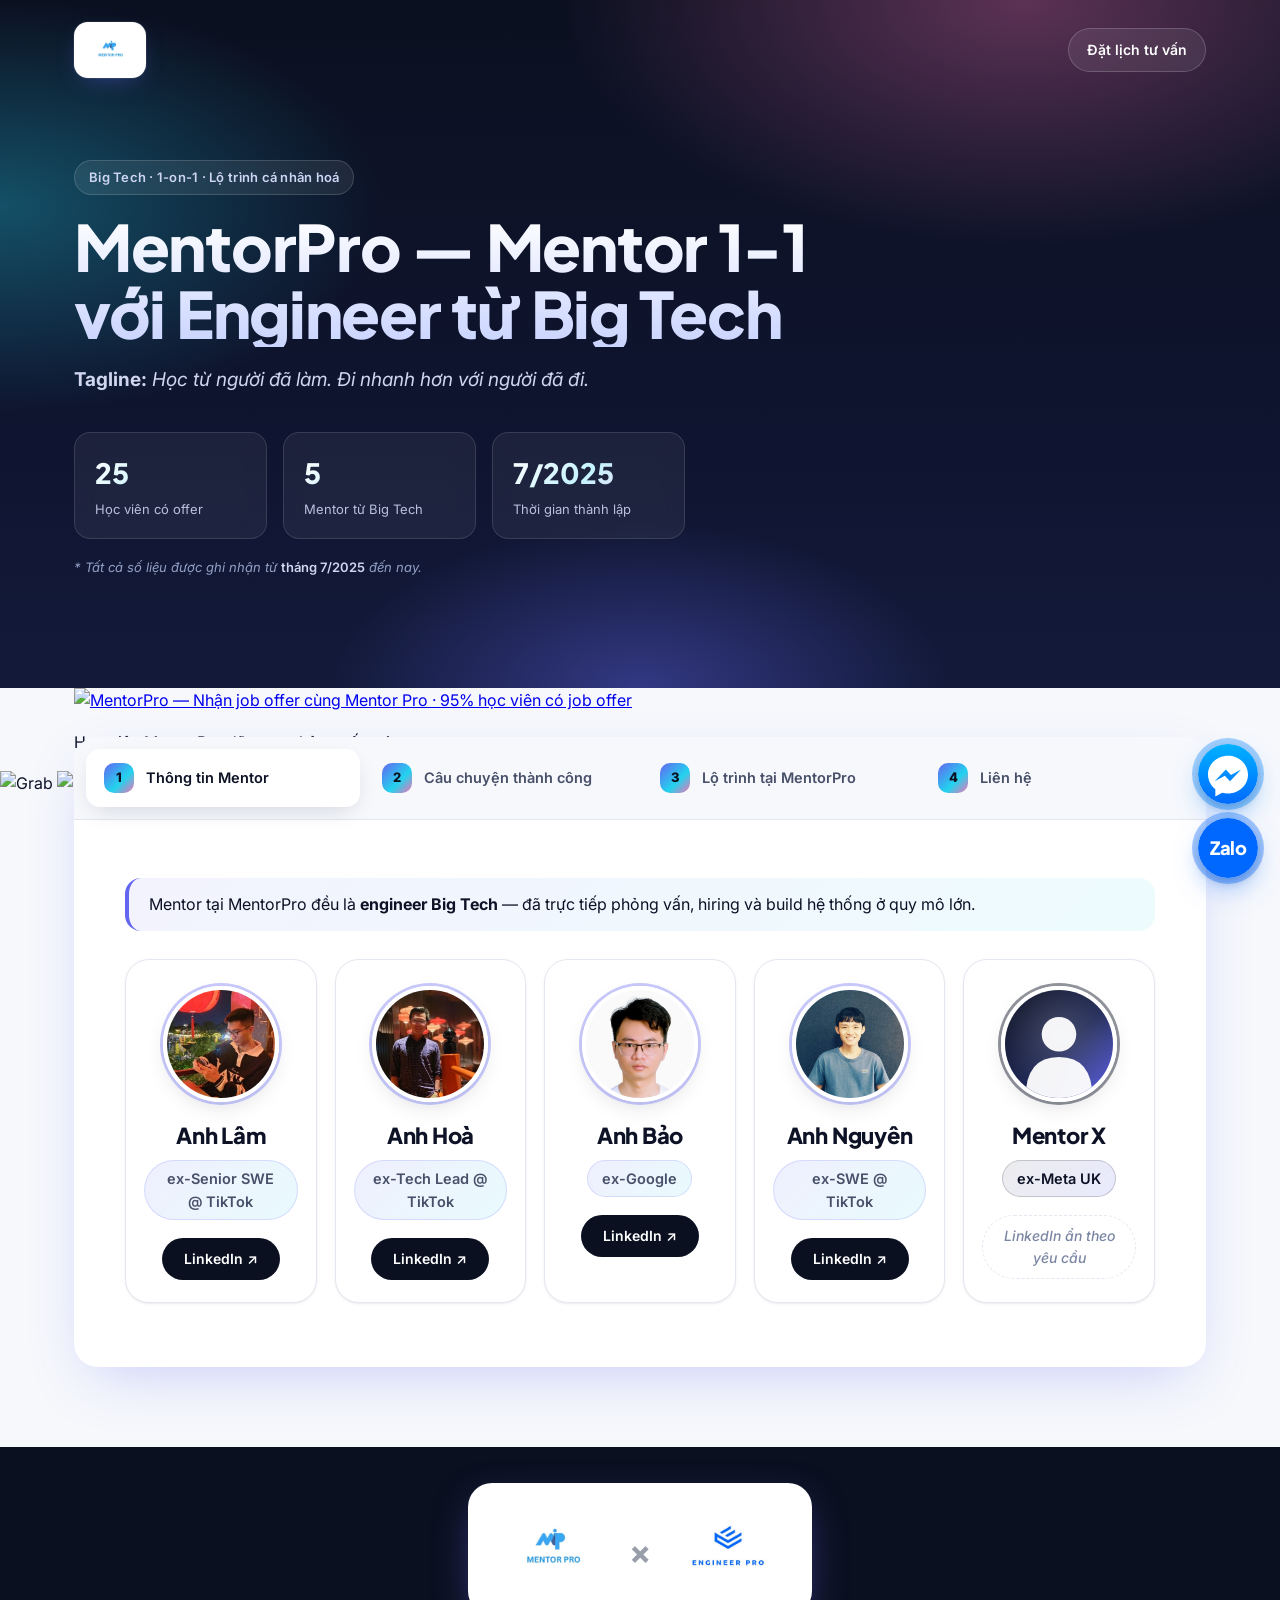
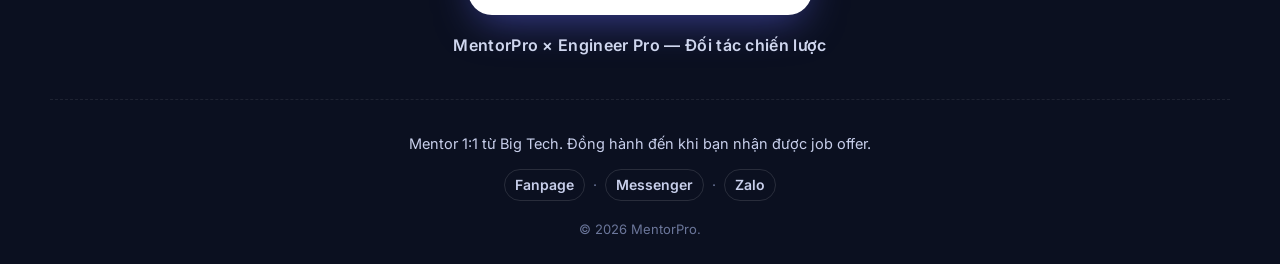
==== commit 516fa49c: "feat(seo): add Open Graph + Twitter Card meta tags for link previews Facebook Messenger, Slack, Tele" ====
--- a/docs/index.html
+++ b/docs/index.html
@@ -3,11 +3,29 @@
   <head>
     <meta charset="UTF-8" />
     <meta name="viewport" content="width=device-width, initial-scale=1.0" />
-    <meta name="description" content="MentorPro — Mentor 1-1 từ Big Tech. Lộ trình cá nhân hoá giúp bạn chinh phục Google, Meta, Amazon, NVIDIA và các công ty hàng đầu." />
+    <meta name="description" content="MentorPro — Mentor 1-1 với Engineer từ Big Tech (NVIDIA, AWS, Google, TikTok, ByteDance). Lộ trình cá nhân hoá đồng hành đến khi bạn nhận được job offer." />
     <meta name="theme-color" content="#0b1020" />
-    <meta property="og:title" content="MentorPro — Mentor 1-1 từ Big Tech" />
-    <meta property="og:description" content="Học từ người đã làm. Đi nhanh hơn với người đã đi." />
+
+    <link rel="canonical" href="https://mentorpro-team.github.io/portfolio/" />
+
     <meta property="og:type" content="website" />
+    <meta property="og:site_name" content="MentorPro" />
+    <meta property="og:url" content="https://mentorpro-team.github.io/portfolio/" />
+    <meta property="og:title" content="MentorPro — Mentor 1-1 với Engineer từ Big Tech" />
+    <meta property="og:description" content="Học từ người đã làm. Đi nhanh hơn với người đã đi. 25 học viên đã có offer cùng 5 mentor đến từ NVIDIA, AWS, Google, TikTok, ByteDance." />
+    <meta property="og:image" content="https://mentorpro-team.github.io/portfolio/images/brand/banner-job-offer.jpg" />
+    <meta property="og:image:secure_url" content="https://mentorpro-team.github.io/portfolio/images/brand/banner-job-offer.jpg" />
+    <meta property="og:image:type" content="image/jpeg" />
+    <meta property="og:image:width" content="1024" />
+    <meta property="og:image:height" content="389" />
+    <meta property="og:image:alt" content="MentorPro — Nhận job offer cùng Mentor Pro" />
+    <meta property="og:locale" content="vi_VN" />
+
+    <meta name="twitter:card" content="summary_large_image" />
+    <meta name="twitter:title" content="MentorPro — Mentor 1-1 với Engineer từ Big Tech" />
+    <meta name="twitter:description" content="Học từ người đã làm. Đi nhanh hơn với người đã đi." />
+    <meta name="twitter:image" content="https://mentorpro-team.github.io/portfolio/images/brand/banner-job-offer.jpg" />
+
     <title>MentorPro — Mentor 1-1 với Engineer từ Big Tech</title>
     <link rel="preconnect" href="https://fonts.googleapis.com" />
     <link rel="preconnect" href="https://fonts.gstatic.com" crossorigin />
@@ -31,18 +49,14 @@
           <span class="eyebrow">Big Tech · 1-on-1 · Lộ trình cá nhân hoá</span>
           <h1>MentorPro — Mentor 1-1 với Engineer từ Big Tech</h1>
           <p class="tagline"><strong>Tagline:</strong> <em>Học từ người đã làm. Đi nhanh hơn với người đã đi.</em></p>
-          <div class="hero-stats">
+          <div class="hero-stats hero-stats--3">
             <div class="stat">
-              <span class="stat-num">12</span>
+              <span class="stat-num">25</span>
               <span class="stat-label">Học viên có offer</span>
             </div>
             <div class="stat">
               <span class="stat-num">5</span>
               <span class="stat-label">Mentor từ Big Tech</span>
-            </div>
-            <div class="stat">
-              <span class="stat-num">8+</span>
-              <span class="stat-label">Công ty đối tác</span>
             </div>
             <div class="stat">
               <span class="stat-num">7/2025</span>
@@ -53,6 +67,45 @@
         </div>
       </div>
     </header>
+
+    <section class="hero-banner" aria-label="MentorPro — Nhận job offer cùng Mentor Pro">
+      <div class="container">
+        <a class="hero-banner-link" href="https://m.me/Mentor.Pro.Official" target="_blank" rel="noopener" aria-label="Inbox MentorPro qua Messenger để được tư vấn">
+          <img src="images/brand/banner-job-offer.jpg" alt="MentorPro — Nhận job offer cùng Mentor Pro · 95% học viên có job offer" loading="lazy">
+        </a>
+      </div>
+    </section>
+
+    <section class="companies-strip" aria-label="Công ty học viên MentorPro đã pass phỏng vấn">
+      <div class="container">
+        <p class="companies-label">Học viên MentorPro đã pass phỏng vấn tại</p>
+      </div>
+      <div class="marquee-viewport">
+        <div class="marquee-track">
+          <span class="marquee-item"><img src="images/companies/grab.svg" alt="Grab"></span>
+          <span class="marquee-item"><img src="images/companies/nab.png" alt="NAB"></span>
+          <span class="marquee-item"><img src="images/companies/cbtw.png" alt="CBTW"></span>
+          <span class="marquee-item"><img src="images/companies/vinsmartfuture.png" alt="VinSmartFuture"></span>
+          <span class="marquee-item"><img src="images/companies/vinbigdata.png" alt="VinBigData"></span>
+          <span class="marquee-item"><img src="images/companies/dytechlab.png" alt="Dytechlab"></span>
+          <span class="marquee-item"><img src="images/companies/ibm.svg" alt="IBM"></span>
+          <span class="marquee-item"><img src="images/companies/antgroup.png" alt="Ant Group"></span>
+          <span class="marquee-item"><img src="images/companies/axon.svg" alt="AXON"></span>
+          <span class="marquee-item"><img src="images/companies/cognizant.svg" alt="Cognizant"></span>
+          <!-- duplicate set for seamless loop -->
+          <span class="marquee-item" aria-hidden="true"><img src="images/companies/grab.svg" alt=""></span>
+          <span class="marquee-item" aria-hidden="true"><img src="images/companies/nab.png" alt=""></span>
+          <span class="marquee-item" aria-hidden="true"><img src="images/companies/cbtw.png" alt=""></span>
+          <span class="marquee-item" aria-hidden="true"><img src="images/companies/vinsmartfuture.png" alt=""></span>
+          <span class="marquee-item" aria-hidden="true"><img src="images/companies/vinbigdata.png" alt=""></span>
+          <span class="marquee-item" aria-hidden="true"><img src="images/companies/dytechlab.png" alt=""></span>
+          <span class="marquee-item" aria-hidden="true"><img src="images/companies/ibm.svg" alt=""></span>
+          <span class="marquee-item" aria-hidden="true"><img src="images/companies/antgroup.png" alt=""></span>
+          <span class="marquee-item" aria-hidden="true"><img src="images/companies/axon.svg" alt=""></span>
+          <span class="marquee-item" aria-hidden="true"><img src="images/companies/cognizant.svg" alt=""></span>
+        </div>
+      </div>
+    </section>
 
     <main class="container main">
       <div class="tabs" role="tablist" aria-label="MentorPro sections">
@@ -119,8 +172,8 @@
 </blockquote>
 <h3 id="highlights-tu-72025-thang-thanh-lap">Highlights <em>(từ 7/2025 — tháng thành lập)</em></h3>
 <ul>
-<li><strong>12 học viên</strong> đã nhận offer, trong đó <strong>8 offer</strong> từ <strong>5 mentor Big Tech</strong> được công khai chia sẻ ở 7 câu chuyện bên dưới.</li>
-<li>Công ty đối tác: <strong>ANT Group · ANZ · SAP · Naver · Deputy · VinBigData · NAB · MB Bank</strong>.</li>
+<li><strong>25 học viên</strong> đã nhận offer, trong đó <strong>8 offer</strong> từ <strong>5 mentor Big Tech</strong> được công khai chia sẻ ở 7 câu chuyện bên dưới.</li>
+<li>Công ty học viên đã nhận offer: <strong>ANT Group · ANZ · SAP · Deputy · VinBigData · NAB · MB Bank · IBM · Dytech Lab · Grab</strong>.</li>
 <li>Học viên đa dạng: fresh grad → 5+ năm kinh nghiệm, từ outsource đến trái ngành.</li>
 <li>Trung bình <strong>2 – 6 tháng</strong> từ khi vào lộ trình tới khi nhận offer.</li>
 </ul>
@@ -136,24 +189,64 @@
   </div>
   <span class="story-arrow" aria-hidden="true">▾</span>
 </summary>
-<blockquote>
-<p><strong>Background:</strong> Sinh năm 2003, vừa tốt nghiệp đại học, đang thực tập Backend Java tại một công ty công nghệ ở Việt Nam.</p>
-<p><strong>Mentor:</strong> Anh Lâm.</p>
-<p><strong>Thời gian tại MentorPro:</strong> Hơn 2 tháng (bắt đầu từ tháng 8).</p>
-<p><strong>Kết quả:</strong> Pass cả 3 vòng phỏng vấn, đang trao đổi lương &amp; benefit cho vị trí <strong>Java Developer @ ANT Group</strong>.</p>
-</blockquote>
-<p><strong>Lộ trình ôn luyện:</strong>
-- Trước MentorPro đã học <strong>DSA 2, System Design 1 &amp; 2, Backend</strong> tại Engineer Pro.
-- Mentor assign thêm <strong>Low Level Design</strong> và <strong>Behavior Interview</strong> để bổ sung kiến thức và kỹ năng phỏng vấn.
-- Mỗi ngày luyện <strong>2 bài LeetCode</strong> + làm bài tập do mentor giao + được refer vào nhiều công ty để cọ xát.
-- Mentor mock interview riêng về <strong>System Design</strong> trước khi vào vòng 2.</p>
-<p><strong>Quy trình phỏng vấn ANT Group (3 vòng):</strong>
-1. Phỏng vấn với 2 engineer người Việt — hỏi rất sâu về project (thanh toán trực tuyến) và Core Java.
-2. Phỏng vấn với manager bên Singapore — tập trung vào project, behavior và một câu logic.
-3. Phỏng vấn Hiring Manager — định hướng nghề nghiệp &amp; cultural fit.</p>
-<blockquote>
-<p><em>"Em từng phỏng vấn Microsoft, Anduin, NAB, WorldQuant và đều chưa pass. Với ANT Group thì lộ trình ôn cùng anh Lâm và các khoá ở Engineer Pro giúp em hệ thống lại đúng trọng tâm — biết nên tập trung vào đâu thay vì học lan man."</em></p>
-</blockquote>
+<h3 id="mot-lo-trinh-ung-co-the-ua-ban-en-ant-group-som-hon-ban-nghi">MỘT LỘ TRÌNH ĐÚNG CÓ THỂ ĐƯA BẠN ĐẾN ANT GROUP SỚM HƠN BẠN NGHĨ</h3>
+<p>Trong bối cảnh thị trường công nghệ ngày càng cạnh tranh, việc một sinh viên mới ra trường có cơ hội bước vào vòng phỏng vấn của những tập đoàn công nghệ lớn mang tầm quốc tế như ANT Group là điều không hề dễ dàng. Đằng sau mỗi cơ hội như vậy luôn là một quá trình chuẩn bị dài hơi, bài bản và có định hướng rõ ràng.</p>
+<p>Trong buổi phỏng vấn hôm nay, Engineer Pro có dịp trò chuyện cùng một học viên của Mentor Pro, vừa hoàn thành các vòng phỏng vấn tại ANT Group. Bạn đã chia sẻ rất chi tiết về hành trình học tập tại Mentor Pro, quá trình chuẩn bị phỏng vấn cũng như những kinh nghiệm thực tế trong các vòng interview tại một tập đoàn công nghệ lớn.</p>
+<p><strong>Trước tiên, bạn có thể giới thiệu một chút về bản thân, background cũng như công việc hiện tại của mình được không?</strong></p>
+<p>Em sinh năm 2003. Em vừa mới tốt nghiệp đại học cách đây không lâu. Hiện tại, em đang là thực tập sinh phần mềm tại một công ty công nghệ khá có tiếng ở Việt Nam.</p>
+<p>Tuy nhiên, bên cạnh việc làm việc trong môi trường trong nước, em cũng mong muốn tìm kiếm cơ hội được làm việc trong môi trường quốc tế, tiếp cận với những dự án lớn và chuyên nghiệp hơn. Chính vì vậy, em đã tìm đến Mentor Pro với mong muốn nhận được sự hỗ trợ, định hướng từ các anh chị mentor để có thể ứng tuyển vào những công ty công nghệ lớn trên thế giới.</p>
+<p><strong>Không biết là bạn đã thực tập được bao lâu rồi nhỉ?</strong></p>
+<p>Đến thời điểm hiện tại thì em đã thực tập được khoảng 6 tháng và cũng sắp kết thúc quá trình thực tập rồi ạ.</p>
+<p><strong>Vậy là bạn đã nhận được offer chính thức từ công ty thực tập rồi đúng không?</strong></p>
+<p>Dạ đúng rồi ạ. Hiện tại công ty đã gửi offer chính thức cho em với một mức lương nhất định, và bây giờ em đang trong quá trình trao đổi thêm để thương lượng về mức lương cũng như các quyền lợi khác.</p>
+<p><strong>Lý do nào đã khiến bạn quyết định lựa chọn Mentor Pro để đồng hành trong quá trình phát triển sự nghiệp?</strong></p>
+<p>Trước đó thì em đã biết đến Engineer Pro và cũng đã tham gia một số khóa học tại đây. Sau này, khi biết đến Mentor Pro nơi có các anh chị mentor đều xuất thân từ Engineer Pro thì em cảm thấy rất tin tưởng.</p>
+<p>Ở giai đoạn ngay sau khi tốt nghiệp đại học, việc tìm kiếm một công việc tốt thực sự không dễ. Em nghĩ rằng nếu mình có sự hỗ trợ, định hướng từ các anh chị đã có nhiều kinh nghiệm làm việc tại các công ty lớn thì cơ hội để vào những môi trường tốt ngay từ đầu sẽ cao hơn. Và khi đã có nền tảng tốt trong vài năm đầu sự nghiệp thì những bước sau này cũng sẽ thuận lợi hơn rất nhiều.</p>
+<p><strong>Trước khi vào Mentor Pro, bạn đã tham gia những khóa học nào của Engineer Pro rồi?</strong></p>
+<p>Trước đó em đã tham gia các khóa như DSA 2, System Design 1, System Design và Backend.</p>
+<p>Sau khi vào Mentor Pro thì các anh chị mentor cũng có assign thêm cho em một số khóa học khác để bổ sung kiến thức, giúp em chuẩn bị tốt hơn trước khi đi phỏng vấn vào các công ty lớn.</p>
+<p><strong>Cụ thể thì Mentor Pro có gợi ý cho bạn học thêm những khóa nào?</strong></p>
+<p>Anh Lâm có gợi ý cho em học thêm Low Level Design, Behavior Interview và System Design 2 để nâng cao hơn nữa kiến thức và khả năng phỏng vấn của mình.</p>
+<p><strong>Khi bắt đầu vào Mentor Pro thì lộ trình học tập và ôn luyện của bạn được định hướng như thế nào?</strong></p>
+<p>Ban đầu các anh chị mentor sẽ gửi trước cho em danh sách các khóa học để em chủ động học và chuẩn bị. Sau đó, các anh chị sẽ assign thêm những bài tập để em làm và gửi lại để được review.</p>
+<p>Song song với việc học các khóa học đó, em cũng làm bài tập trong từng khóa. Ngoài ra, mỗi ngày em đều duy trì việc làm thêm khoảng hai bài trên LeetCode để rèn luyện tư duy thuật toán.</p>
+<p>Trong quá trình này, các anh chị mentor cũng refer em vào một số công ty để em đi phỏng vấn thử, qua đó tích lũy thêm kinh nghiệm thực tế.</p>
+<p><strong>Tại Mentor Pro thì ngoài việc làm bài tập ra, bạn có được mock interview không?</strong></p>
+<p>Trước khi em đi phỏng vấn thật thì thường sẽ có các buổi mock interview.</p>
+<p>Tùy từng công ty mà cách mock interview sẽ khác nhau. Ví dụ như với những công ty mà anh Lâm có người quen đang làm việc bên trong, anh sẽ nhờ họ mock interview giúp em. Còn trong nhiều trường hợp thì chính anh Lâm sẽ trực tiếp mock interview và review lại cho em để em chuẩn bị tốt nhất trước buổi phỏng vấn chính thức.</p>
+<p><strong>Người trực tiếp mentor cho bạn trong Mentor Pro là ai?</strong></p>
+<p>Dạ là anh Lâm ạ.</p>
+<p><strong>Bạn tham gia Mentor Pro từ thời điểm nào?</strong></p>
+<p>Em bắt đầu tham gia từ khoảng tháng 8. Tính đến bây giờ thì cũng đã được hơn 2 tháng rồi ạ.</p>
+<p><strong>Trong suốt quá trình đó, lộ trình ôn luyện để phỏng vấn vào ANT Group có được xây dựng rõ ràng không?</strong></p>
+<p>Role mà em ứng tuyển tại ANT Group là Java Developer.</p>
+<p>Ngoài những nội dung ôn luyện chung cùng anh Lâm, em còn tập trung ôn kỹ các kiến thức về Java Core, vì trước đó em cũng đã làm thực tập sinh Backend Java. Bên cạnh đó, em cũng chuẩn bị rất kỹ về System Design, vì ở vòng một các anh có chia sẻ rằng vòng hai có thể sẽ hỏi về phần này.</p>
+<p>Sau khi trao đổi với anh Lâm, anh cũng đã tổ chức riêng cho em một buổi mock interview về System Design để em có sự chuẩn bị tốt nhất.</p>
+<p><strong>Từ tháng 8 đến nay, bạn đánh giá như thế nào về Mentor Pro?</strong></p>
+<p>Em cảm thấy anh Lâm support rất nhiều. Anh chủ động gửi hồ sơ của em cho những người quen đang làm việc tại các công ty lớn.</p>
+<p>Tùy từng công ty mà anh sẽ định hướng cho em những nội dung cần ôn tập khác nhau. Ngoài ra, các buổi mock interview cũng giúp em nhận ra điểm yếu của mình để cải thiện. Em thực sự cảm thấy sự hỗ trợ rất kỹ và sát sao.</p>
+<p><strong>Bạn có thể chia sẻ chi tiết về quy trình phỏng vấn tại ANT Group không?</strong></p>
+<p>Tại ANT Group thì em trải qua tổng cộng ba vòng phỏng vấn.</p>
+<ul>
+<li>Vòng một: Em phỏng vấn với hai anh engineer người Việt trong team. Hai anh hỏi rất kỹ về dự án mà em đã làm trong quá trình thực tập, đặc biệt là vì dự án đó có liên quan đến thanh toán trực tuyến khá phù hợp với lĩnh vực mà công ty đang làm. Ngoài ra, các anh cũng hỏi rất sâu về Core Java.</li>
+<li>Vòng hai: Em phỏng vấn với một anh manager bên Singapore. Ban đầu em nghĩ vòng này sẽ hỏi System Design, nhưng thực tế anh không hỏi phần đó mà tập trung nhiều vào project, behavior interview và có thêm một câu hỏi logic liên quan đến toán.</li>
+<li>Vòng ba: Em phỏng vấn với Hiring Manager. Chị hỏi về định hướng nghề nghiệp của em trong vài năm tới, mong muốn của em đối với công ty cũng như môi trường làm việc.</li>
+</ul>
+<p><strong>Trong ba vòng đó, vòng nào khiến bạn cảm thấy áp lực và khó khăn nhất?</strong></p>
+<p>Ban đầu em nghĩ vòng hai sẽ là khó nhất vì phỏng vấn với manager ở Singapore. Em đã chuẩn bị rất kỹ về technical và system design. Tuy nhiên, khi vào phỏng vấn thì anh ấy khá thoải mái và hỏi nhiều về behavior hơn.</p>
+<p>Vòng em cảm thấy khó nhất thực sự là vòng một, vì hai anh engineer hỏi rất sâu về technical và chi tiết về dự án.</p>
+<p><strong>Anh Lâm có hỗ trợ bạn chỉnh sửa CV không?</strong></p>
+<p>Anh Lâm giúp em chỉnh sửa CV và nhắc em bổ sung thêm các số liệu cụ thể vào CV để làm nổi bật hơn những gì em đã làm.</p>
+<p><strong>Theo bạn, những kiến thức tại Engineer Pro và sự dẫn dắt từ Mentor Pro có đủ giúp bạn vượt qua các vòng phỏng vấn này không?</strong></p>
+<p>Dạ em nghĩ là hoàn toàn đủ. Các khóa học của Engineer Pro giúp em ôn tập đúng trọng tâm. Kiến thức vốn rất rộng nhưng các anh đã hệ thống lại, giúp em có cái nhìn rõ ràng hơn về việc phỏng vấn sẽ hỏi gì và mình nên tập trung vào đâu. Em thấy điều này rất hữu ích.</p>
+<p><strong>Bạn có lời khuyên nào dành cho các bạn đang chuẩn bị ứng tuyển vào các công ty lớn không?</strong></p>
+<p>Em nghĩ các bạn nên tập trung thật chắc vào kiến thức nền tảng. Với các bạn mới ra trường thì nhà tuyển dụng thường sẽ hỏi rất sâu về CS fundamentals, hệ điều hành, cấu trúc dữ liệu và thuật toán hơn là kinh nghiệm thực tế.</p>
+<p>Đặc biệt, DSA là phần rất quan trọng, các bạn cần nắm thật vững các thuật toán và cấu trúc dữ liệu cơ bản.</p>
+<p><strong>Ngoài ANT Group thì bạn còn phỏng vấn ở công ty nào khác không?</strong></p>
+<p>Dạ trước đó em cũng đã phỏng vấn tại một số công ty như Microsoft, Anduin và làm bài test của NAB và WorldQuant. Tuy nhiên, em chưa pass được những công ty đó. Hiện tại với ANT Group thì em đang trong giai đoạn trao đổi thêm về lương và benefit.</p>
+<hr>
+<p><em>Qua những chia sẻ rất chi tiết của bạn học viên trên, có thể thấy rằng hành trình chinh phục các tập đoàn công nghệ lớn không chỉ cần năng lực cá nhân mà còn đòi hỏi một lộ trình học tập bài bản, sự kiên trì và đặc biệt là sự đồng hành đúng người, đúng thời điểm.</em></p>
+<p><em>Mentor Pro không chỉ giúp bạn hệ thống lại kiến thức, rèn luyện kỹ năng phỏng vấn mà còn mở ra những cơ hội thực tế để cọ xát với các công ty lớn ngay từ khi còn rất sớm trong sự nghiệp. Đây chính là nền tảng quan trọng để các bạn trẻ tự tin bước ra thị trường công nghệ toàn cầu.</em></p>
 </details>
 <details class="story-card">
 <summary class="story-summary">
@@ -165,26 +258,65 @@
   </div>
   <span class="story-arrow" aria-hidden="true">▾</span>
 </summary>
-<blockquote>
-<p><strong>Background:</strong> 3-4 năm kinh nghiệm Backend Engineer, đã tự ôn DSA &amp; System Design trước khi vào MentorPro.</p>
-<p><strong>Mentor:</strong> Anh Lâm (review code, refer công ty) + anh Hòa (CS &amp; DSA deep-dive).</p>
-<p><strong>Kết quả:</strong> <strong>Pass ANZ</strong> — đang chờ headcount chính thức (có thể đầu năm sau).</p>
-</blockquote>
-<p><strong>Vấn đề lớn nhất không nằm ở technical:</strong>
-- Technical pass dễ dàng nhờ đã ôn DSA + System Design.
-- Liên tục bị <strong>fail ở vòng culture fit / behavioral</strong> dù vượt qua hết các vòng technical.
-- Mentor feedback thẳng thắn → bạn luyện communication và viết lại story theo STAR framework.</p>
-<p><strong>Lộ trình tại MentorPro:</strong>
-- Review lại <strong>CV</strong> — bổ sung impact số liệu cụ thể.
-- Review code → chỉ ra code smell và cách refactor.
-- Học thêm các khoá <strong>Redis, Go, Java</strong> (stack thị trường VN chuộng) tại Engineer Pro.
-- Được refer phỏng vấn <strong>7-8 công ty</strong>, học hỏi từ thực chiến.</p>
-<p><strong>Quy trình ANZ (2 vòng, ~150 phút mỗi vòng):</strong>
-1. Behavior + technical CS + DSA (HackerRank, 45 phút).
-2. Behavior + technical discussion + System Design.</p>
-<blockquote>
-<p><em>"Technical có thể đào tạo thêm, còn communication thì rất khó thay đổi trong thời gian ngắn. Đừng xem nhẹ culture fit — có nhiều trường hợp technical bạn tốt hơn ứng viên khác, nhưng người ta vẫn chọn ứng viên giao tiếp tốt hơn."</em></p>
-</blockquote>
+<h3 id="khi-behavior-co-phai-la-rao-can-lon-nhat-e-nhan-offer">KHI BEHAVIOR CÓ PHẢI LÀ RÀO CẢN LỚN NHẤT ĐỂ NHẬN OFFER?</h3>
+<p>Trong hành trình chinh phục các vị trí kỹ sư phần mềm tại những công ty lớn, kỹ thuật giỏi là điều kiện cần nhưng chưa bao giờ là điều kiện đủ. Đằng sau mỗi buổi phỏng vấn là cả một quá trình chuẩn bị dài hơi, từ kiến thức nền tảng, kỹ năng giải quyết vấn đề, cho đến khả năng giao tiếp và thể hiện bản thân.</p>
+<p>Hôm nay, Mentor Pro có dịp trò chuyện cùng một học viên đã trải qua nhiều vòng phỏng vấn tại các công ty lớn trong và ngoài nước. Qua cuộc phỏng vấn này, bạn sẽ chia sẻ chi tiết về quá trình học tập tại Mentor Pro, hành trình ôn luyện trước khi đi phỏng vấn, cũng như những bài học thực tế rút ra sau nhiều lần fail và cải thiện.</p>
+<p><strong>Trước tiên, bạn có thể giới thiệu một chút về bản thân, kinh nghiệm làm việc cũng như hành trình học tập của mình tại Mentor Pro không?</strong></p>
+<p>Em có khoảng 3-4 năm kinh nghiệm làm backend engineer. Trước khi đến với Mentor Pro, thật ra em cũng đã có sự chuẩn bị nhất định rồi, đặc biệt là về thuật toán (DSA) và system design. Nói chung lúc đó em nghĩ là phần technical của mình cũng tương đối ổn.</p>
+<p>Tuy nhiên, khi tham gia Mentor Pro, các anh mentor đã review và điều chỉnh lại rất nhiều thứ cho em, từ CV, code, cho đến cách em thể hiện bản thân khi đi phỏng vấn. Ví dụ như trong code, các anh chỉ ra những chỗ bị code smell mà trước đó em không để ý, rồi hướng dẫn cách refactor cho tốt hơn.</p>
+<p>Về CV, trước đây CV của em khá là không có điểm nhấn, không có số liệu cụ thể để thể hiện impact công việc. Các anh đã giúp em chỉnh lại nội dung, bổ sung project, thêm các con số cụ thể để CV trở nên ấn tượng và có sức thuyết phục hơn.</p>
+<p>Ngoài ra, Mentor Pro còn có những buổi meeting mà các anh bổ sung thêm kiến thức Computer Science, những phần mà khi tự học rất khó nhận ra là mình đang thiếu hoặc hiểu chưa sâu. Dù trước đó em đã chuẩn bị rồi, nhưng khi vào Mentor Pro thì vẫn được bổ sung thêm rất nhiều kiến thức mới và sâu hơn.</p>
+<p><strong>Vậy còn giai đoạn đi phỏng vấn thì sao? Bạn bắt đầu đi phỏng vấn từ khi nào và trải nghiệm ban đầu thế nào?</strong></p>
+<p>Khoảng 2-3 tháng trước khi đi phỏng vấn, em bắt đầu apply và phỏng vấn khá nhiều công ty. Những công ty đầu tiên thì em fail khá sớm, chủ yếu là ở các vòng culture fit và behavioral.</p>
+<p>Lúc đó do chưa chuẩn bị kỹ, chưa quen format câu hỏi kiểu “Tell me about…” hay các câu hỏi tình huống, nên em bị fail ngay từ những vòng đầu. Sau này, khi chuẩn bị kỹ hơn, em bắt đầu bắt được nhịp của behavioral interview, nên phần này cải thiện hơn.</p>
+<p>Về technical thì em khá ổn, vì phần này đã được các anh mentor chuẩn bị và ôn luyện từ trước rồi, từ DSA, System Design cho tới các câu hỏi Computer Science. Nhưng sau đó lại lộ ra một vấn đề khác, đó là culture fit ở vòng cuối.</p>
+<p>Có những buổi phỏng vấn em vượt qua gần hết các vòng, đến vòng gặp manager hoặc CEO thì lại bị đánh giá là communication chưa bằng các ứng viên khác, nên không được offer.</p>
+<p><strong>Sau khi nhận feedback như vậy, bạn đã làm gì để cải thiện?</strong></p>
+<p>Em nhận ra là communication và cách thể hiện bản thân cực kỳ quan trọng. Em có trao đổi với các anh mentor, nhận advice từ các anh và bắt đầu luyện tập giao tiếp nhiều hơn mỗi ngày.</p>
+<p>Ví dụ như em tập nói, tập diễn đạt suy nghĩ rõ ràng hơn, thậm chí chat và luyện phản xạ giao tiếp để cải thiện dần. Sau một thời gian, em thấy khả năng communicate của mình tốt lên rõ rệt so với những buổi phỏng vấn đầu tiên.</p>
+<p><strong>Hiện tại bạn đã nhận offer chính thức ở công ty nào chưa?</strong></p>
+<p>Hiện tại em mới nhận được thông báo là pass ANZ, nhưng do bên công ty vẫn chưa có headcount chính thức, nên có thể phải đợi sang năm.</p>
+<p><strong>Trong suốt quá trình đó, bạn đã phỏng vấn khoảng bao nhiêu công ty?</strong></p>
+<p>Khoảng 7-8 công ty, và hầu hết đều là do Mentor Pro refer.</p>
+<p><strong>Trong quá trình học, Mentor Pro có hỗ trợ bạn tham gia các khóa học nào tại Engineer Pro không?</strong></p>
+<p>Em có chọn các khóa pet project như Redis, các khóa về ngôn ngữ như Go, Java vì thị trường Việt Nam khá chuộng những stack này.</p>
+<p>Còn các khóa DSA và System Design thì thật ra trước khi vào Mentor Pro em cũng đã học rồi, nhưng khi học lại tại đây thì được bổ sung thêm kiến thức CS và cách tiếp cận bài bản hơn.</p>
+<p><strong>Bạn đánh giá thế nào về chất lượng giảng dạy và lộ trình học tại Mentor Pro?</strong></p>
+<p>Em thấy các khóa như System Design và DSA có outline rất rõ ràng, giúp em ôn tập lại cực kỳ dễ. Nhiều lúc chỉ cần mở slide là nhớ lại được toàn bộ kiến thức, không nhất thiết phải xem lại recording.</p>
+<p>Giảng viên cũng dạy khá sâu, không chỉ dừng ở syntax mà đi vào bản chất. Ví dụ như khóa Go thì giảng viên tập trung vào cách hoạt động bên trong, những thứ mà mình khó tự học nếu không có người chỉ.</p>
+<p><strong>Trong Mentor Pro thì ai là người trực tiếp dẫn dắt bạn?</strong></p>
+<p>Chủ yếu là anh Lâm, ngoài ra có một số buổi với anh Hòa.</p>
+<ul>
+<li>Anh Hòa thường tập trung vào CS, DSA, đặt câu hỏi để mình tự trả lời rồi feedback lại.</li>
+<li>Anh Lâm thì em gặp nhiều nhất: anh review code DSA, chỉ ra code smell, ôn lại kiến thức CS, technical xung quanh, đồng thời cũng refer em vào các công ty.
+Sau khi em fail nhiều ở phần behavioral, các anh cũng feedback rất thẳng thắn để em cải thiện.</li>
+</ul>
+<p><strong>Bạn có thể chia sẻ về quy trình phỏng vấn tại một công ty cụ thể, ví dụ như ANZ không?</strong></p>
+<p>Đối với ANZ, quy trình của em gồm 2 vòng.</p>
+<ul>
+<li>Vòng 1:</li>
+<li>Có 2 section, tổng cộng khoảng 150 phút</li>
+<li>Section đầu là behavior + technical questions về kinh nghiệm, CS</li>
+<li>Section sau là DSA, dạng HackerRank/LeetCode, làm trong 45 phút</li>
+<li>Vòng 2:</li>
+<li>Phần đầu vẫn là behavior + technical discussion</li>
+<li>Sau đó là System Design
+Vòng khó nhất với em là vòng 1, vì thời gian dài, liên tục nhiều section và nếu không quen pattern DSA thì rất dễ bị khớp.</li>
+</ul>
+<p><strong>Theo bạn, kiến thức học tại Engineer Pro và sự hướng dẫn từ Mentor Pro có giúp bạn vượt qua các vòng này không?</strong></p>
+<p>DSA thì gần như đúng các dạng bài đã được ôn. System Design thì em làm theo 7 bước các anh hướng dẫn, nên trình bày khá mạch lạc và interviewer cũng đánh giá tốt.</p>
+<p><strong>Sau nhiều lần fail, tâm lý của bạn lúc đó thế nào?</strong></p>
+<p>Thật ra lúc đầu em stress khá nhiều.</p>
+<p>Vì em được refer khá nhiều, nhưng fail lại không phải ở technical mà ở culture fit và communication, nên em thấy hơi tiếc.</p>
+<p>Nhưng nhờ các anh mentor động viên, khuyên là cứ tiếp tục cải thiện, nên em tập trung học hơn. Càng về sau, em thấy mình tự tin và tiến bộ rõ rệt so với những buổi phỏng vấn đầu.</p>
+<p><strong>Bạn rút ra được bài học gì sau hành trình này?</strong></p>
+<p>Em thấy là ngoài technical thì behavior, communication và research về công ty cực kỳ quan trọng. Khi đi phỏng vấn, cần chuẩn bị kỹ các story, hiểu rõ công ty mình apply và chuẩn bị nhiều câu hỏi chất lượng cho nhà tuyển dụng.</p>
+<p>Có những lần em chỉ chuẩn bị 2-3 câu hỏi, bị đánh giá là chưa tìm hiểu đủ sâu về công ty.</p>
+<p><strong>Cuối cùng, bạn có lời khuyên nào cho các bạn đang chuẩn bị ôn luyện và đi phỏng vấn không?</strong></p>
+<p>Em nghĩ là mọi người nên ôn kỹ DSA, System Design, nhưng đừng xem nhẹ culture fit và communication. Có nhiều trường hợp technical bạn tốt hơn ứng viên khác, nhưng người ta vẫn chọn ứng viên giao tiếp tốt hơn, vì technical có thể đào tạo thêm, còn communication thì rất khó thay đổi trong thời gian ngắn.</p>
+<hr>
+<p><em>Hành trình của bạn học viên là một ví dụ rất thực tế cho thấy rằng: đi phỏng vấn không chỉ là kiểm tra kiến thức kỹ thuật, mà còn là bài kiểm tra về cách tư duy, giao tiếp và thể hiện bản thân. Mentor Pro không chỉ giúp học viên củng cố nền tảng technical, mà còn đồng hành trong việc điều chỉnh mindset, kỹ năng và chiến lược phỏng vấn.</em></p>
+<p><em>Hy vọng câu chuyện này sẽ giúp các bạn đang trên hành trình ôn luyện có thêm góc nhìn thực tế và chuẩn bị tốt hơn cho những buổi phỏng vấn sắp tới.</em></p>
 </details>
 <details class="story-card">
 <summary class="story-summary">
@@ -196,25 +328,126 @@
   </div>
   <span class="story-arrow" aria-hidden="true">▾</span>
 </summary>
-<blockquote>
-<p><strong>Background:</strong> Software Engineer 4.5 năm, ngôn ngữ chính Java, domain banking, đang làm tại công ty outsource.</p>
-<p><strong>Mentor:</strong> Anh Lâm + anh Long (behavioral).</p>
-<p><strong>Kết quả:</strong> <strong>2 offer cùng lúc</strong>: <strong>SAP</strong> (qua 3 vòng dài &amp; khó) và <strong>Naver</strong> (sau khi nego mức lương).</p>
-</blockquote>
-<p><strong>Đặc biệt:</strong> Tiên nhận offer <strong>trước cả khi training chuyên sâu chính thức bắt đầu</strong> (hợp đồng 15/12, nhưng cuối tháng 12 đã có offer).</p>
-<p><strong>Lộ trình tại MentorPro:</strong>
-- Sửa CV + luyện LeetCode 2-3 bài/ngày từ dễ đến khó.
-- Học các khoá nền tảng: <strong>DSA 1, DSA 2, System Design 1, CS, Redis (với anh Quang Hòa)</strong>.
-- Soạn behavioral theo cấu trúc <strong>STAR</strong>, không học thuộc — gắn với trải nghiệm thật, dùng ChatGPT để kiểm tra logic &amp; diễn đạt.</p>
-<p><strong>Quy trình SAP (3 vòng):</strong>
-1. Online — hỏi project + lý thuyết + 1 câu thuật toán.
-2. Online — sâu về Java, Spring Boot, kiến thức hệ thống + 1 câu thuật toán (tiếng Anh).
-3. <strong>Onsite ~2 tiếng</strong> với 3 interviewer (1 VN + 2 manager nước ngoài) — mỗi người hỏi 1 câu LeetCode + technical + tình huống.</p>
-<p><strong>Quy trình Naver (ngắn gọn hơn):</strong>
-- Bài test → Technical interview (tình huống System Design mở) → Cultural interview với COO + người Hàn Quốc (có phiên dịch).</p>
-<blockquote>
-<p><em>"Nếu chỉ học khóa lẻ thì rất dễ lười. MentorPro có cam kết cao hơn, chi phí cao hơn — nhưng chính vì có cam kết nên mình buộc phải nghiêm túc. Đó là điều bước ngoặt."</em></p>
-</blockquote>
+<h3 id="au-tu-ung-cho-nhan-offer-sap-truoc-ca-khi-training-chuyen-sau-bat-au">ĐẦU TƯ ĐÚNG CHỖ - NHẬN OFFER SAP TRƯỚC CẢ KHI TRAINING CHUYÊN SÂU BẮT ĐẦU</h3>
+<p>Trong hành trình phát triển sự nghiệp của một kỹ sư phần mềm, có những thời điểm mang tính bước ngoặt khi bạn nhận ra mình chưa đủ mạnh để bước vào sân chơi lớn, nhưng cũng đủ quyết tâm để đầu tư nghiêm túc cho cú nhảy tiếp theo.</p>
+<p>Câu chuyện hôm nay là hành trình của một học viên Mentor Pro - người đã từng thất bại ở các vòng phỏng vấn vì yếu technical và behavioral, nhưng chỉ sau một thời gian rèn luyện bài bản, đã xuất sắc vượt qua quy trình tuyển dụng đầy thử thách của SAP và Naver.</p>
+<p>Hãy cùng lắng nghe chia sẻ chi tiết về quá trình học tập tại Mentor Pro cũng như hành trình phỏng vấn đầy thử thách này.</p>
+<p><strong>Trước tiên, bạn có thể giới thiệu một chút về bản thân, background và kinh nghiệm làm việc của mình được không?</strong></p>
+<p>Em là Software Engineer với khoảng 4.5 năm kinh nghiệm. Ngôn ngữ chính của em là Java. Domain em làm chủ yếu là banking.</p>
+<p>Hiện tại em đang làm ở công ty outsource. Tuy nhiên định hướng sắp tới của em là chuyển sang product, và nếu có thể thì vào một công ty lớn kiểu big tech hoặc môi trường chuyên nghiệp, có hệ thống bài bản hơn.</p>
+<p>Thật ra trước khi học Mentor Pro, vào khoảng tháng 7 tháng 8, em cũng đã đi phỏng vấn vài nơi rồi. Nhưng lúc đó em cảm nhận rất rõ là mình còn yếu. Em không muốn nhảy việc kiểu “tạm được”, mà nếu đã nhảy thì phải thật sự xứng đáng. Đó cũng là lý do em quyết định đầu tư nghiêm túc cho việc học.</p>
+<p><strong>Vì sao bạn lại chọn Mentor Pro?</strong></p>
+<p>Ban đầu em chỉ biết đến Engineer Pro thôi. Nhưng em hiểu bản thân mình nếu chỉ học khóa lẻ thì em rất dễ lười.</p>
+<p>Còn Mentor Pro thì có sự cam kết cao hơn. Dù chi phí cao hơn, nhưng em thấy chính vì có cam kết nên mình sẽ buộc phải nghiêm túc. Và em quyết định đăng ký.</p>
+<p>Theo hợp đồng thì đến ngày 15/12 em mới chính thức bắt đầu training chuyên sâu. Nhưng ngay từ trước đó, anh Lâm đã yêu cầu em:</p>
+<ul>
+<li>Sửa CV</li>
+<li>Luyện LeetCode mỗi ngày</li>
+<li>
+<p>Học các khóa nền tảng bên Engineer Pro
+Em học các khóa:</p>
+</li>
+<li>
+<p>DSA 1</p>
+</li>
+<li>DSA 2</li>
+<li>System Design 1</li>
+<li>CS</li>
+<li>Một khóa Redis với anh Quang Hoàng @ Google
+Thú thật là em không thể nắm 100% toàn bộ kiến thức ngay lập tức. Nhưng nó “thấm” dần. Em luyện mỗi ngày 2–3 bài LeetCode, từ dễ đến khó. Sau một thời gian, khi gặp một bài toán mới, em có thể nghĩ ra hướng solution rất nhanh. Cái đó là do luyện tư duy đều đặn mỗi ngày.</li>
+</ul>
+<p><strong>Bạn có gặp khó khăn gì trong quá trình học không?</strong></p>
+<p>Điểm yếu lớn nhất của em là behavioral.</p>
+<p>Trước đó em từng bị trượt vài nơi chỉ vì behavioral và cultural fit. Lúc vào Mentor Pro, em được add vào group behavioral khá trễ, nhưng anh Long nói là đã có cấu trúc sẵn rồi, cứ soạn theo framework STAR.</p>
+<p>Em làm rất kỹ:</p>
+<ul>
+<li>Soạn từng câu hỏi theo cấu trúc STAR</li>
+<li>Không học thuộc, mà gắn với chính trải nghiệm của mình</li>
+<li>Sau đó em còn dùng ChatGPT để kiểm tra lại câu trả lời, chỉnh sửa cho đầy đủ ý
+Ví dụ:</li>
+</ul>
+<p>Em đưa ra tình huống, ý chính mình muốn nói là gì, nhờ ChatGPT giúp em diễn đạt sao cho đủ, logic và rõ ràng. Nhờ vậy em có bộ câu trả lời rất đầy đủ, tự tin hơn rất nhiều.</p>
+<p><strong>Bạn chia sẻ kỹ hơn về quá trình phỏng vấn bên SAP được không?</strong></p>
+<p>Quy trình bên SAP rất dài và theo em đánh giá là khó.</p>
+<p>Ban đầu em apply đại thôi, không kỳ vọng nhiều. Sau khi pass một vòng, họ gửi link chọn lịch phỏng vấn vòng tiếp theo. Không có HR liên hệ trực tiếp, mọi thứ đi theo process khá chặt chẽ.</p>
+<p>Tổng cộng có 3 vòng:</p>
+<p>Vòng 1 (Online)</p>
+<ul>
+<li>Hỏi sâu về dự án cũ</li>
+<li>Một ít lý thuyết</li>
+<li>
+<p>Một câu thuật toán
+Vòng 2 (Online)</p>
+</li>
+<li>
+<p>Hỏi nhiều về Java, Spring Boot, kiến thức hệ thống</p>
+</li>
+<li>Phần lớn là lý thuyết</li>
+<li>Có thêm một câu thuật toán</li>
+<li>Phỏng vấn hoàn toàn bằng tiếng Anh
+Vòng 3 (Onsite tại văn phòng)</li>
+</ul>
+<p>Đây là vòng khó nhất.</p>
+<ul>
+<li>Thời lượng: khoảng 2 tiếng</li>
+<li>3 người phỏng vấn (1 ở Việt Nam, 2 manager nước ngoài)</li>
+<li>Không phỏng vấn cùng lúc, mà lần lượt từng người</li>
+<li>Mỗi người đều hỏi 1 câu LeetCode → tổng 3 câu</li>
+<li>
+<p>Hỏi cả technical lẫn tình huống và cultural
+Điều khiến em khó nhất là:</p>
+</li>
+<li>
+<p>Ba người, ba style khác nhau</p>
+</li>
+<li>Có thể hỏi nội dung tương tự nhưng cách đặt vấn đề khác</li>
+<li>Em không biết trước cấu trúc vòng này sẽ diễn ra như vậy
+Nó challenge cả technical lẫn khả năng ứng biến.</li>
+</ul>
+<p>Tuy nhiên nhờ quá trình luyện DSA đều đặn, các bài LeetCode em gặp đều ở mức easy–medium, và em có thể nghĩ ra solution khá nhanh.</p>
+<p>Cuối cùng em pass SAP.</p>
+<p><strong>Còn bên Naver thì sao?</strong></p>
+<p>Bên Naver thì quy trình ngắn gọn hơn.</p>
+<p>Ban đầu họ gửi một bài test. Em apply hai team, làm bài xong thì được mời phỏng vấn.</p>
+<p>Vòng Technical</p>
+<ul>
+<li>2 interviewer (1 senior, 1 rất kỳ cựu)</li>
+<li>Không hỏi theo kiểu lý thuyết thuần</li>
+<li>Không hỏi system design truyền thống</li>
+<li>Đưa ra tình huống rất mở: → “Trong tình huống này bạn sẽ thiết kế hệ thống như thế nào?”
+Nó rất khác với những gì em từng làm. Lúc đầu em hơi đơ. Nhưng nhờ đã học System Design và các kiến thức nền tảng ở Engineer Pro, em vẫn có thể triển khai được hướng giải quyết.</li>
+</ul>
+<p>Vòng Cultural</p>
+<ul>
+<li>Phỏng vấn với COO và một người Hàn Quốc</li>
+<li>Có phiên dịch</li>
+<li>Hỏi về cách làm việc, cách xử lý challenge</li>
+<li>Thành tựu lớn nhất</li>
+<li>Tính cách cá nhân
+Vòng này em cảm thấy khá thoải mái. Sau buổi đó em tự tin hơn hẳn.</li>
+</ul>
+<p>Ban đầu Naver offer mức thấp hơn SAP khá nhiều. Em đã từ chối. Sau đó họ tăng offer lên. Hai bên cân nhắc qua lại vài lần.</p>
+<p><strong>Bạn đánh giá thế nào về lộ trình và mentor tại Mentor Pro?</strong></p>
+<p>Thực ra em còn chưa đến giai đoạn training chuyên sâu chính thức. Vì theo hợp đồng là 15/12 bắt đầu, nhưng cuối tháng 12 em đã phỏng vấn và nhận offer rồi.</p>
+<p>Tuy nhiên giai đoạn nền tảng trước đó cực kỳ quan trọng:</p>
+<ul>
+<li>Luyện LeetCode mỗi ngày</li>
+<li>Học DSA, CS, System Design</li>
+<li>Sửa CV</li>
+<li>Chuẩn bị behavioral có cấu trúc
+Những khóa ở Engineer Pro em được học hoàn toàn miễn phí trong chương trình Mentor Pro.</li>
+</ul>
+<p>Nếu sau này em muốn học tiếp System Design 2 hay nâng cao hơn, em nghĩ team vẫn hỗ trợ.</p>
+<p>Hiện tại em muốn nghỉ ngơi một chút sau đợt phỏng vấn căng thẳng. Sau Tết có thời gian em sẽ tiếp tục luyện để giữ form.</p>
+<hr>
+<p><em>Kết bài</em></p>
+<p><em>Hành trình của bạn học viên này cho thấy một điều rất rõ ràng:</em></p>
+<p>** Không phải cứ nhiều năm kinh nghiệm là đủ để vào big tech*</p>
+<p>** Điểm yếu lớn nhất đôi khi không phải technical, mà là behavioral và tư duy hệ thống*</p>
+<p>** Quan trọng nhất là sự nghiêm túc và kỷ luật mỗi ngày*</p>
+<p><em>Từ một người từng trượt vì behavioral, cảm thấy bản thân còn yếu, đến việc vượt qua quy trình tuyển dụng dài và khó của SAP, cũng như nhận offer từ Naver đó không phải là may mắn, mà là kết quả của một quá trình luyện tập có chiến lược.</em></p>
+<p><em>Mentor Pro không chỉ cung cấp kiến thức, mà còn tạo ra sự cam kết đủ mạnh để học viên buộc phải thay đổi.</em></p>
+<p><em>Và đôi khi, bước ngoặt sự nghiệp không bắt đầu từ một offer lớn mà bắt đầu từ quyết định: “Nếu đã nhảy, thì phải nhảy cho đáng.”</em></p>
 </details>
 <details class="story-card">
 <summary class="story-summary">
@@ -226,26 +459,39 @@
   </div>
   <span class="story-arrow" aria-hidden="true">▾</span>
 </summary>
-<blockquote>
-<p><strong>Background:</strong> 5+ năm kinh nghiệm Backend, làm việc ở các công ty outsource nhỏ tại Việt Nam.</p>
-<p><strong>Mentor:</strong> Anh Lâm + anh Harry. Là một trong những học viên đầu tiên của chương trình.</p>
-<p><strong>Thời gian tại MentorPro:</strong> <strong>2 tháng rưỡi</strong> (bắt đầu 23/6).</p>
-<p><strong>Kết quả:</strong> Offer <strong>Mid-level Backend Engineer @ Deputy</strong> (team headquarter ở Úc).</p>
-</blockquote>
-<p><strong>Đặc biệt:</strong> Chấn apply Deputy <strong>hoàn toàn tự túc</strong>, không qua referral. Mentor ban đầu còn khuyên chờ thêm để chuẩn bị kỹ hơn, nhưng Chấn quyết định "ra trận" để học từ thực chiến — và pass luôn.</p>
-<p><strong>Lộ trình tại MentorPro:</strong>
-- Trước đó đã học <strong>DSA 1, DSA 2, System Design 1, Behavior + mini project</strong> tại Engineer Pro.
-- Mỗi tuần có <strong>1 buổi call cố định</strong> với mentor để review tiến độ.
-- Được hỗ trợ qua chat 24/7 khi vướng mắc.
-- Mentor chỉ cho học tiếp khi đã nắm vững phần trước → tránh học lan man.</p>
-<p><strong>Quy trình Deputy (4 vòng):</strong>
-1. HR call.
-2. Bài test theo technical stack của team (nửa tuần để hoàn thành).
-3. Technical interview ~2 tiếng — Engineering Manager (backend + project) + Senior Engineer (review bài test + pair programming).
-4. Culture fit với team Úc, 100% tiếng Anh.</p>
-<blockquote>
-<p><em>"Mentor chỉ là người dẫn đường. Giống huấn luyện viên ở phòng gym — họ đưa ra kế hoạch và theo sát, còn việc luyện tập vẫn phụ thuộc vào bản thân. Khi phỏng vấn, đừng chỉ tập trung giải đúng bài — hãy trình bày suy nghĩ. Nhiều người làm đúng nhưng vẫn rớt vì không thể hiện được tư duy."</em></p>
-</blockquote>
+<h3 id="hanh-trinh-lot-xac-sau-25-thang-tai-engineer-pro-mentor-pro">HÀNH TRÌNH LỘT XÁC SAU 2,5 THÁNG TẠI ENGINEER PRO &amp; MENTOR PRO</h3>
+<p>Với hơn 5 năm kinh nghiệm làm việc trong lĩnh vực phần mềm, hành trình của một backend engineer, từng gói gọn trong những dự án outsource ở các công ty nhỏ. Thế nhưng, chỉ sau vài tháng học tập và đồng hành cùng Engineer Pro và Mentor Pro, anh đã chính thức nhận được offer từ Deputy. Trong buổi trò chuyện cùng Engineer Pro, anh đã chia sẻ về quá trình học tập, sự thay đổi trong tư duy và những kinh nghiệm quý giá giúp anh chinh phục thành công này.</p>
+<p><strong>Anh có thể chia sẻ đôi nét về bản thân và hành trình sự nghiệp của mình không?</strong></p>
+<p>Mình đã đi làm hơn 5 năm, bắt đầu từ giai đoạn 2018-2019. Trước đây chủ yếu làm ở các công ty nhỏ theo mô hình outsource. Năm ngoái, nhờ một người bạn từng học ở Engineer Pro giới thiệu, mình bắt đầu tìm hiểu và quyết định tham gia. Điều gây ấn tượng đầu tiên là đội ngũ mentor đều xuất thân từ các công ty Big Tech, điều này khiến mình tin rằng cơ hội bước chân vào môi trường lớn là hoàn toàn khả thi nếu có lộ trình học tập đúng đắn.</p>
+<p><strong>Vậy mục tiêu ban đầu khi tham gia Engineer Pro của anh là gì?</strong></p>
+<p>Thực ra lúc đó mình không quá đặt nặng chuyện phải có offer. Mục tiêu chính là củng cố kiến thức nền tảng, học bài bản hơn để có thể ứng dụng vào công việc.</p>
+<p>Ban đầu mình học các khóa DSA1, DSA2, System Design 1 và Behavior, sau đó còn tham gia một số mini project. Nhận thấy kiến thức rất thực tế, sát với dự án nhờ mentor đều đang làm việc tại các công ty lớn, mình quyết định đăng ký Mentor Pro vì muốn được kèm cặp sát sao hơn.</p>
+<p><strong>Vì sao anh quyết định tiếp tục với Mentor Pro?</strong></p>
+<p>Khi học lớp đông, mình có rất nhiều câu hỏi nhưng lại ngại hỏi quá nhiều vì sợ ảnh hưởng đến người khác. Mentor Pro giải quyết vấn đề đó: mình được hướng dẫn chi tiết, có lộ trình học cụ thể. Trước đây mình hay học lan man, nhưng mentor luôn kiểm soát tiến độ và chỉ cho học tiếp khi đã nắm vững kiến thức.</p>
+<p><strong>Anh có thể chia sẻ thêm về quá trình học và mentor của mình tại Mentor Pro không?</strong></p>
+<p>Mentor trực tiếp của mình là anh Lâm và anh Harry. Mình cũng là một trong những học viên đầu tiên của chương trình. Trong suốt khóa học, mỗi tuần đều có một buổi call cố định để review tiến độ và giải đáp thắc mắc. Ngoài ra, nếu cần hỗ trợ thêm, mình có thể nhắn tin trực tiếp bất cứ lúc nào.</p>
+<p><strong>Anh mất bao lâu để nhận được offer từ Deputy?</strong></p>
+<p>Mình bắt đầu học tại Mentor Pro khoảng 23/6 và sau khoảng 2 tháng rưỡi thì có offer. Thực ra ban đầu mình không target công ty cụ thể mà chỉ muốn học chắc từ nền tảng. Mentor xây dựng lộ trình dựa vào năng lực của mình. Khi cuối năm đến, thời điểm nhiều công ty mở tuyển dụng, mình thử apply để học hỏi kinh nghiệm, không ngờ lại có kết quả tốt như vậy.</p>
+<p><strong>Anh có thể chia sẻ về quá trình phỏng vấn tại Deputy không?</strong></p>
+<p>Quá trình phỏng vấn gồm 4 vòng:</p>
+<ul>
+<li>Vòng 1: Gọi điện với HR để xác nhận thông tin và trao đổi về background.</li>
+<li>Vòng 2: Bài test theo technical stack của team, mình có nửa tuần để hoàn thành và gửi lại.</li>
+<li>Vòng 3: Technical interview kéo dài khoảng 2 tiếng. Một phần với Engineering Manager để trao đổi kiến thức backend và dự án từng làm. Phần còn lại với Senior Engineer, gồm review bài test, cải tiến giải pháp và một bài pair programming nhỏ.</li>
+<li>Vòng 4: Phỏng vấn culture fit với team ở Úc, 100% bằng tiếng Anh. Nội dung bao gồm cả behavior và xử lý tình huống thực tế.
+Mình apply vị trí mid-level backend. Vòng technical với senior là thử thách nhất vì vừa phải coding trực tiếp, vừa giải thích tư duy.</li>
+</ul>
+<p><strong>Những kiến thức học được ở Engineer Pro và Mentor Pro có giúp ích nhiều cho anh trong quá trình phỏng vấn không?</strong></p>
+<p>Có thể nói là rất nhiều, nhưng mình nghĩ mentor chỉ là người dẫn đường. Giống như huấn luyện viên ở phòng gym, họ đưa ra kế hoạch và theo sát quá trình, còn việc luyện tập vẫn phụ thuộc vào bản thân. Nếu học viên không tự nỗ lực, kết quả sẽ không đến.</p>
+<p><strong>Anh có lời khuyên nào dành cho những bạn đang chuẩn bị hành trình như mình không?</strong></p>
+<p>Mình có vài lời khuyên chân thành:</p>
+<ul>
+<li>Thứ nhất, hãy xác định rõ động lực và mục tiêu học tập ngay từ đầu. Đừng học chỉ vì muốn có lương cao hơn, mà hãy học để thực sự nâng tầm kiến thức và năng lực của bản thân.</li>
+<li>Thứ hai, khi phỏng vấn, đừng chỉ tập trung vào việc giải đúng bài. Hãy trình bày suy nghĩ, giải thích hướng tiếp cận và lý do lựa chọn giải pháp. Nhiều người làm đúng nhưng vẫn rớt vì không thể hiện được tư duy.</li>
+<li>Cuối cùng, đừng sợ thử sức. Mình apply Deputy hoàn toàn tự túc, không thông qua referral. Thậm chí mentor còn khuyên chờ thêm một thời gian để chuẩn bị kỹ hơn, nhưng mình vẫn muốn ra trận để học từ thực tế và chính quyết định đó đã mang lại offer.</li>
+</ul>
+<hr>
+<p><em>Hành trình của bạn học viên này là minh chứng rõ ràng cho giá trị của việc học tập có định hướng. Từ một kỹ sư phần mềm ở công ty outsource, anh đã tự tin bước vào sân chơi toàn cầu nhờ lộ trình rèn luyện bài bản, sự hỗ trợ tận tâm từ đội ngũ mentor, và quan trọng nhất là nỗ lực không ngừng của chính bản thân. Thành công với offer từ Deputy chỉ là điểm khởi đầu cho những bước tiến xa hơn trên con đường sự nghiệp của anh.</em></p>
 </details>
 <details class="story-card">
 <summary class="story-summary">
@@ -257,25 +503,51 @@
   </div>
   <span class="story-arrow" aria-hidden="true">▾</span>
 </summary>
-<blockquote>
-<p><strong>Background:</strong> Tốt nghiệp <strong>ngành Ngôn ngữ</strong> (khối xã hội), tự chuyển sang IT từ 2019, có <strong>4 năm</strong> kinh nghiệm SE (gián đoạn 2 năm chuyển ngành), từng làm việc tại <strong>Nhật Bản</strong>.</p>
-<p><strong>Mentor:</strong> Chị Lam + anh Lâm.</p>
-<p><strong>Thời gian tại MentorPro:</strong> Vào tháng 8, <strong>đạt mục tiêu cuối năm có offer</strong>.</p>
-<p><strong>Kết quả:</strong> Offer <strong>VinBigData</strong> sau hàng chục lần bị reject CV trước đó.</p>
-</blockquote>
-<p><strong>Vấn đề lớn nhất KHÔNG phải kiến thức — mà là CV:</strong>
-- Đã tự ôn DSA gần 2 năm trước khi vào MentorPro.
-- Liên tục bị reject từ vòng CV, không biết mình yếu ở đâu — "giống như đi học mà không được đi thi, rất mơ hồ".
-- MentorPro <strong>build lại CV</strong>, tailor cho từng vị trí, bổ sung project; <strong>mentor anh Lâm chủ động tìm job và refer</strong>.</p>
-<p><strong>Khoá học bổ sung:</strong>
-- <strong>Redis</strong> với anh Hoàng (đáng học bậc nhất — giúp hiểu cách kể câu chuyện bản thân có chiến lược).
-- <strong>Behavior Interview</strong> — quan trọng nhất với người trái ngành.
-- <strong>System Design</strong> — điểm yếu lớn nhất do tự học rất khó.</p>
-<p><strong>Quy trình VinBigData:</strong>
-- Chỉ <strong>1 vòng phỏng vấn duy nhất, ~2 tiếng</strong> — CS Fundamental + Backend + kinh nghiệm làm việc, <strong>không hỏi DSA</strong>.</p>
-<blockquote>
-<p><em>"Đừng bỏ cuộc quá sớm. Ít nhất là phải thử. Nếu fail nhiều lần rồi mới kết luận là mình chưa đủ — còn hơn là bỏ cuộc khi chưa thật sự được kiểm chứng. Khi mình apply hàng chục công ty mà liên tục bị reject, nếu không có mentor động viên, có lẽ mình đã bỏ cuộc từ lâu rồi."</em></p>
-</blockquote>
+<h3 id="bi-reject-hang-chuc-cv-cuoi-cung-van-co-offer-vin-cua-hoc-vien-trai-nganh">BỊ REJECT HÀNG CHỤC CV, CUỐI CÙNG VẪN CÓ OFFER VIN CỦA HỌC VIÊN TRÁI NGÀNH</h3>
+<p>Trong bối cảnh thị trường công nghệ ngày càng khắt khe, việc chuyển ngành, duy trì động lực học tập và chinh phục các công ty lớn không còn là điều dễ dàng. Đặc biệt với những kỹ sư trái ngành, từng có quãng thời gian gián đoạn sự nghiệp, hành trình đó càng đòi hỏi nhiều nỗ lực, chiến lược và sự đồng hành đúng lúc.</p>
+<p>Trong bài phỏng vấn dưới đây, Engineer Pro có dịp trò chuyện cùng một học viên Mentor Pro - hiện đang là Software Engineer, từng làm việc tại Nhật Bản và vừa nhận offer từ Vin sau một quá trình ôn luyện và ứng tuyển đầy thử thách. Qua cuộc trò chuyện, học viên chia sẻ rất chi tiết về background trái ngành, quá trình học tại Engineer Pro &amp; Mentor Pro, cũng như trải nghiệm phỏng vấn thực tế tại Vin trong giai đoạn thị trường khó khăn.</p>
+<p><strong>Trước tiên, bạn có thể giới thiệu một chút về bản thân mình, cũng như background và kinh nghiệm làm việc từ trước đến nay được không?</strong></p>
+<p>Hiện tại mình đang làm Software Engineer, trước đây thì mình làm việc bên Nhật. Tổng kinh nghiệm của mình khoảng 4 năm trong ngành Software Engineer, tuy nhiên trong 4 năm đó thì có khoảng 2 năm bị gián đoạn ở giữa do mình chuyển sang làm một ngành khác, không liên quan trực tiếp đến IT.</p>
+<p>Ngoài ra, background của mình là trái ngành, mình không học Công nghệ Thông tin từ đầu. Trong bối cảnh thị trường hiện tại khá khó khăn, mình nhận thấy việc tìm job của bản thân gặp rất nhiều trở ngại, nên mình đã tìm đến Mentor Pro với mong muốn có thể cải thiện background, chỉnh sửa resume, cũng như nhờ các mentor hỗ trợ định hướng ôn tập, xây dựng project và chuẩn bị phỏng vấn tốt hơn.</p>
+<p>Thực tế là trước đó mình cũng đã từng học các khóa ở Engineer Pro, cụ thể là DSA và System Design, nên mình quyết định tiếp tục đồng hành sâu hơn thông qua Mentor Pro.</p>
+<p><strong>Hiện tại bạn đang làm việc ở Nhật đúng không ạ? Và quyết định sắp tới của bạn là gì?</strong></p>
+<p>Đúng rồi. Tuy nhiên, mình đã quyết định chuyển về Việt Nam và làm việc lâu dài tại đây.</p>
+<p><strong>Trước khi chuyển sang IT, bạn học ngành gì ạ?</strong></p>
+<p>Mình học ngành Ngôn ngữ, thuộc khối xã hội. Sau khi học xong thì mình nhận ra là bản thân không thực sự muốn gắn bó với ngành đó. Thời điểm mình bắt đầu chuyển sang IT là khoảng năm 2019 - lúc đó thị trường công nghệ đang rất hot, cơ hội xin việc, kể cả thực tập, cũng dễ hơn nhiều so với bây giờ.</p>
+<p><strong>Việc chuyển từ một ngành xã hội sang công nghệ thông tin có gây khó khăn nhiều cho bạn không?</strong></p>
+<p>Khó thì chắc chắn là có. Ban đầu mình gần như không biết gì cả, mọi thứ đều phải học từ đầu. Khi vào công việc thì may mắn là các anh đồng nghiệp hỗ trợ rất nhiều. Thời điểm đó market cũng khá thoải mái, công việc chưa quá phức tạp.</p>
+<p>Cảm nhận cá nhân của mình là phỏng vấn thường khó hơn đi làm thực tế. Khi phỏng vấn thì yêu cầu rất cao, nhưng khi vào làm thì vẫn có thời gian để học và thích nghi. Tuy nhiên, với người trái ngành thì việc bắt đầu chắc chắn vẫn sẽ vất vả hơn.</p>
+<p>Ban đầu mình tự học khoảng 6 tháng rồi mới bắt đầu xin việc. Mình không học trung tâm mà tự học, có bạn bè và các anh trong ngành hướng dẫn thêm. Nhưng market bây giờ đã khác rất nhiều, việc nhờ người quen hỗ trợ cũng không còn phù hợp như trước, đó là lý do mình tìm đến Engineer Pro và Mentor Pro.</p>
+<p><strong>Cơ duyên nào khiến bạn lựa chọn Engineer Pro thay vì các trung tâm khác?</strong></p>
+<p>Mình có quen một vài người đã từng học Engineer Pro và nhận được feedback khá tích cực. Sau đó mình tham gia học thử và cảm thấy nội dung, cách dạy khá phù hợp nên quyết định đăng ký học chính thức.</p>
+<p><strong>Ngoài DSA và System Design, khi vào Mentor Pro bạn có học thêm khóa nào khác không?</strong></p>
+<p>Mình có học thêm khóa REDIS của anh Hoàng, và cả Behavior Interview. Cá nhân mình thấy khóa REDIS của anh Hoàng là một khóa rất đáng học, giúp mình hiểu rõ hơn về cách trả lời phỏng vấn hành vi và cách kể câu chuyện của bản thân một cách có chiến lược.</p>
+<p><strong>Trong quá trình học tại Engineer Pro và theo lộ trình Mentor Pro, bạn nhận ra điểm yếu lớn nhất của mình là gì?</strong></p>
+<p>Điểm yếu lớn nhất của mình là System Design. Đây là một dạng phỏng vấn rất khó, đặc biệt là tự học và tự luyện. Nó không giống DSA hay LeetCode</p>
+<p>System Design giống như một dạng vấn đáp mở, mỗi interviewer có thể hỏi theo một hướng khác nhau, đào rất sâu vào những phần mình không chuẩn bị trước. Vì vậy, việc học System Design một cách bài bản là một khoản đầu tư rất xứng đáng.</p>
+<p>Điểm mình đánh giá cao ở Engineer Pro là không chỉ dạy kiến thức, mà còn dạy cách dẫn dắt câu chuyện, giúp mình làm chủ cuộc phỏng vấn. Mình biết nên nói phần nào trước, nhấn mạnh điều gì, bỏ qua điều gì trong giới hạn thời gian. Trong bối cảnh market khó, việc tối ưu khả năng đậu mỗi lần được gọi phỏng vấn là cực kỳ quan trọng.</p>
+<p><strong>Bạn bắt đầu tham gia Mentor Pro từ khi nào và mục tiêu ban đầu của bạn là gì?</strong></p>
+<p>Mình join Mentor Pro vào tháng 8. Ngay từ đầu mình đã đặt mục tiêu là cuối năm có offer, và may mắn là mình đã đạt được mục tiêu đó, thậm chí là đúng hoặc sớm hơn lộ trình đề ra.</p>
+<p><strong>Lộ trình Mentor Pro xây dựng cho bạn như thế nào?</strong></p>
+<p>Case của mình khá đặc biệt vì mình đã tự ôn DSA trước đó gần 2 năm rồi. Vấn đề lớn nhất của mình không nằm ở kiến thức, mà là resume và việc không được gọi phỏng vấn.</p>
+<p>Mentor Pro hỗ trợ mình rất nhiều trong việc build lại resume, bổ sung project, chỉnh sửa resume theo từng job cụ thể. Ngoài ra còn là chia sẻ kinh nghiệm phỏng vấn thực tế, từng công ty sẽ hỏi như thế nào để mình chuẩn bị trước.</p>
+<p>Market hiện tại yêu cầu mức độ matching rất cao, không còn chuyện resume “ổn ổn” là được gọi như trước. Vì vậy, việc tailor resume cho từng vị trí là rất quan trọng.</p>
+<p><strong>Về Mentor trực tiếp, ai là người hỗ trợ bạn nhiều nhất?</strong></p>
+<p>Mình được mentor trực tiếp bởi chị Lam và anh Lâm. Trong đó anh Lâm support mình rất nhiều, thậm chí còn chủ động tìm job, gửi job cho mình apply, có cả refer.</p>
+<p>Dù được refer thì cũng không phải lúc nào cũng pass resume, mình cũng bị reject khá nhiều. Nhưng anh Lâm luôn động viên rằng case của mình chỉ cần được gọi phỏng vấn là có cơ hội, vì phần phỏng vấn mình đã luyện rất kỹ.</p>
+<p><strong>Bạn có thể chia sẻ chi tiết về quy trình phỏng vấn tại Vin không?</strong></p>
+<p>Trường hợp của mình thì chỉ có một vòng phỏng vấn duy nhất, kéo dài khoảng 2 tiếng. Nội dung chủ yếu xoay quanh CS Fundamental, kiến thức Backend và kinh nghiệm làm việc, không hỏi DSA.</p>
+<p>Trong quá trình phỏng vấn, mình không gặp khó khăn quá lớn, nhưng có một số câu mình trả lời theo hướng over-engineering không sai về mặt kỹ thuật nhưng không sát với thực tế triển khai. Một phần vì có những mảng mình đã lâu không làm lại.</p>
+<p><strong>Trong suốt quá trình apply và bị reject nhiều lần, tâm lý của bạn như thế nào?</strong></p>
+<p>Chán nản thì chắc chắn là có. Nhưng cảm giác khó chịu nhất là không biết mình yếu ở đâu - do kỹ năng chưa đủ hay chỉ vì resume chưa tốt. Giống như đi học mà không được đi thi, rất mơ hồ.</p>
+<p>Chính vì vậy mình tìm đến Mentor Pro để giải quyết triệt để phần resume, ít nhất là để được gọi phỏng vấn và kiểm chứng năng lực thật sự của mình.</p>
+<p><strong>Bạn có lời khuyên nào cho các bạn đang ôn luyện và apply vào các công ty lớn không?</strong></p>
+<p>Mình không có lời khuyên quá cao siêu. Chỉ là đừng bỏ cuộc quá sớm. Ít nhất là phải thử. Nếu fail nhiều lần rồi mới kết luận là mình chưa đủ, còn hơn là bỏ cuộc khi chưa thật sự được kiểm chứng.</p>
+<p>Một điều mình thấy rất quan trọng là có người đồng hành. Khi mình apply hàng chục công ty mà liên tục bị reject, nếu không có mentor động viên, support, thì có lẽ mình đã bỏ cuộc từ lâu rồi.</p>
+<hr>
+<p><em>Hành trình từ một người trái ngành Ngôn ngữ, từng gián đoạn sự nghiệp, làm việc tại Nhật Bản, cho đến khi chinh phục offer tại Vin trong giai đoạn market khó, là minh chứng rõ ràng cho giá trị của sự kiên trì, chiến lược đúng đắn và sự đồng hành phù hợp.</em></p>
+<p><em>Mentor Pro không chỉ hỗ trợ về kiến thức, mà còn đóng vai trò là người đi cùng, giúp học viên vượt qua những giai đoạn dễ bỏ cuộc nhất. Dù hành trình tại Mentor Pro đã chính thức khép lại khi học viên đạt được mục tiêu đề ra, nhưng con đường chinh phục các công ty lớn hơn vẫn sẽ tiếp tục.</em></p>
+<p><em>Chúc bạn có một chặng đường mới thật nhiều trải nghiệm tích cực và tiếp tục tiến xa hơn trên con đường sự nghiệp của mình.</em></p>
 </details>
 <details class="story-card">
 <summary class="story-summary">
@@ -287,26 +559,50 @@
   </div>
   <span class="story-arrow" aria-hidden="true">▾</span>
 </summary>
-<blockquote>
-<p><strong>Background:</strong> Tốt nghiệp CNTT tại TP.HCM, <strong>4+ năm</strong> kinh nghiệm Backend qua 3 công ty trong &amp; ngoài nước.</p>
-<p><strong>Mentor:</strong> Anh Lâm + anh Hòa.</p>
-<p><strong>Thời gian tại MentorPro:</strong> <strong>Hơn 1 tháng</strong>.</p>
-<p><strong>Kết quả:</strong> Offer <strong>Sub Engineer @ NAB</strong> (National Australia Bank), onboard giữa tháng 8.</p>
-</blockquote>
-<p><strong>Vấn đề trước khi vào MentorPro:</strong> "đi làm nhiều năm nhưng vẫn không rõ mình đang ở đâu, cần đi theo hướng nào" — học khoá Engineer Pro thụ động, không có target rõ ràng.</p>
-<p><strong>MentorPro đánh giá kỹ năng và build lộ trình cá nhân hoá:</strong>
-1. Củng cố <strong>DSA 1 + DSA 2</strong> từ đầu (dù đã học trước đó).
-2. <strong>CS Fundamental</strong> — bổ sung phần khoa học máy tính bị hổng.
-3. <strong>Behavioral</strong> — luyện kỹ năng phỏng vấn hành vi.
-4. <strong>DSA 3</strong> — tiếp cận bài toán nâng cao.
-5. <strong>Mock interview</strong> mô phỏng đúng cấu trúc Big Tech.</p>
-<p><strong>Quy trình NAB (3 vòng):</strong>
-1. Online Assessment — DSA &amp; cấu trúc dữ liệu.
-2. <strong>Vòng khó nhất</strong> — Q&amp;A đa lĩnh vực: CS, frontend (JS, CSS), security, backend (RESTful API).
-3. Technical interview chuyên sâu — problem solving + System Design.</p>
-<blockquote>
-<p><em>"Trước đây mình khá mất phương hướng — không biết trình độ ở đâu, ôn từ đâu để đủ sức phỏng vấn. Mentor Pro đánh giá rất chi tiết và xây lộ trình cá nhân hoá. Sau vài tuần mình đã tự tin hơn hẳn về cả kỹ năng lẫn tư duy phỏng vấn."</em></p>
-</blockquote>
+<h3 id="tu-inh-huong-mong-lung-en-co-hoi-lam-viec-tai-nab">TỪ ĐỊNH HƯỚNG MÔNG LUNG ĐẾN CƠ HỘI LÀM VIỆC TẠI NAB</h3>
+<p>Không ít kỹ sư công nghệ thông tin từng rơi vào trạng thái “đi làm nhiều năm nhưng vẫn không rõ mình đang ở đâu, cần đi theo hướng nào để phát triển sự nghiệp.” Nhân vật trong bài viết hôm nay là một trường hợp tiêu biểu như thế.</p>
+<p>Nhưng nhờ định hướng đúng đắn từ Engineer Pro và Mentor Pro, anh đã xây dựng lại nền tảng từ đầu, rèn luyện bài bản và chinh phục thành công vị trí tại NAB một trong những tập đoàn tài chính, công nghệ lớn của Australia.</p>
+<p>Hãy cùng lắng nghe hành trình trưởng thành và những bài học quý giá mà anh chia sẻ trong buổi phỏng vấn với chúng tôi.</p>
+<p><strong>Chào bạn, trước hết bạn có thể giới thiệu đôi chút về bản thân, kinh nghiệm làm việc và công việc sắp tới không?</strong></p>
+<p>Mình tốt nghiệp ngành Công nghệ thông tin ở 1 trường Đại học tại TP.HCM. Sau khi ra trường, mình đã có hơn 4 năm kinh nghiệm làm việc trong lĩnh vực phần mềm, từng đảm nhiệm nhiều vị trí ở ba công ty trong và ngoài nước. Công việc của mình chủ yếu xoay quanh phát triển backend, triển khai hệ thống và giải quyết các bài toán kỹ thuật ở quy mô thực tế. Nhờ vậy, mình tích lũy được nhiều kinh nghiệm về xử lý dữ liệu, xây dựng API và tối ưu hiệu năng hệ thống.</p>
+<p>Sắp tới, mình sẽ chính thức đảm nhận vai trò Sub Engineer tại NAB, nơi mình có cơ hội làm việc trong môi trường chuyên nghiệp, tiếp cận quy trình phát triển sản phẩm quy mô lớn và có định hướng nghề nghiệp rõ ràng hơn.</p>
+<p><strong>Điều gì khiến bạn quyết định theo học cả hai chương trình của Engineer Pro và Mentor Pro?</strong></p>
+<p>Ban đầu, mình biết đến Engineer Pro hoàn toàn tình cờ qua một bài viết trên Facebook. Lúc đó, định hướng nghề nghiệp của mình khá mơ hồ. Mặc dù đã có vài năm kinh nghiệm, mình cảm thấy bản thân vẫn đang “dậm chân tại chỗ”, không rõ cần học gì tiếp theo để phát triển sự nghiệp hay để đủ khả năng ứng tuyển vào các công ty lớn.</p>
+<p>Khi bắt đầu tìm hiểu, mình xem khá nhiều video chia sẻ của anh Lâm và anh Hòa. Những nội dung đó giúp mình có cái nhìn sâu hơn về cách mà các công ty Big Tech định hình tiêu chí tuyển dụng, về tầm quan trọng của nền tảng kiến thức máy tính, cũng như các kỹ năng mà một kỹ sư cần có để bước ra thị trường quốc tế.</p>
+<p>Tháng 11/2024, mình quyết định đăng ký học khóa đầu tiên ở Engineer Pro. Tuy nhiên, trong quá trình học, do chưa có định hướng rõ ràng nên mình chỉ đi theo nội dung khóa học một cách thụ động, học gì thì học đó mà không biết mục tiêu kế tiếp là gì. Điều này khiến tiến độ phát triển bị chững lại.</p>
+<p>Tình cờ, mình đọc được bài chia sẻ về Mentor Pro khá sớm. Nhận thấy đây có thể là chìa khóa để định hình lại toàn bộ lộ trình của mình, mình đã chủ động nhắn tin cho anh Lâm để đăng ký tham gia. Và đó chính là bước ngoặt lớn trong quá trình học tập cũng như sự nghiệp của mình sau này.</p>
+<p><strong>Trước khi vào Mentor Pro, bạn đã học những khóa nào tại Engineer Pro?</strong></p>
+<p>Mình đã học 3 khóa: DSA1, DSA2 và System Design 1.</p>
+<p>Trước khi tham gia Engineer Pro, mình nhận ra điểm yếu lớn nhất của bản thân nằm ở phần thuật toán và cấu trúc dữ liệu (DSA) một trong những kỹ năng then chốt khi phỏng vấn ở các công ty lớn. Nhiều lần đọc mô tả công việc hay đề thi tuyển dụng của Big Tech, mình đều cảm thấy không đủ tự tin để ứng tuyển vì nền tảng còn hổng. Chính vì vậy, mình quyết định học DSA1 và DSA2 để xây dựng lại kiến thức từ căn bản đến nâng cao.</p>
+<p>Với System Design, do đã có một số kinh nghiệm làm dự án thực tế, mình muốn đi sâu hơn vào việc thiết kế hệ thống ở quy mô lớn, học cách đánh đổi giữa hiệu năng, khả năng mở rộng và độ tin cậy  những yếu tố rất quan trọng khi làm việc tại các tổ chức công nghệ lớn.</p>
+<p><strong>Sau khi hoàn thành các khóa đó, bạn đánh giá thế nào?</strong></p>
+<p>Với hai khóa DSA1 và DSA2, mình thực sự hài lòng. Thay vì chỉ học lý thuyết suông, chương trình được thiết kế có hệ thống, đi từ khái niệm cơ bản như mảng, danh sách liên kết đến các cấu trúc phức tạp như cây, đồ thị và các thuật toán tối ưu. Giảng viên hỗ trợ rất sát sao, liên tục đưa ra bài tập thực tế giúp mình không chỉ hiểu mà còn vận dụng được kiến thức.</p>
+<p>System Design 1 lại mở ra một góc nhìn hoàn toàn khác. Khóa học không chỉ dừng lại ở việc “thiết kế hệ thống thế nào” mà còn phân tích lý do đằng sau từng quyết định kỹ thuật. Ngoài ra, giảng viên còn gợi ý thêm nhiều chủ đề nghiên cứu mở rộng để mình tự đọc, điều này giúp mình rèn luyện tư duy thiết kế và chủ động hơn trong việc tiếp cận kiến thức nâng cao.</p>
+<p><strong>Còn trải nghiệm của bạn tại Mentor Pro thì sao?</strong></p>
+<p>Mình tham gia Mentor Pro được hơn một tháng, nhưng kết quả mang lại vượt xa kỳ vọng. Trước đó, mình khá mất phương hướng  không biết trình độ của bản thân đang ở đâu, không biết phải ôn từ đâu để đủ sức phỏng vấn. Đặc biệt, nỗi lo lớn nhất của mình là nếu phỏng vấn trượt sẽ phải chờ vài tháng mới có cơ hội lại.</p>
+<p>Khi tham gia Mentor Pro, mọi thứ thay đổi hoàn toàn. Anh Lâm và anh Hòa đánh giá năng lực rất chi tiết, sau đó xây dựng cho mình một lộ trình học cá nhân hóa dựa trên điểm mạnh  yếu. Lộ trình được chia thành các giai đoạn rõ ràng: củng cố kiến thức nền, luyện thuật toán chuyên sâu, chuẩn bị phỏng vấn hành vi và thực hiện mock interview. Ban đầu mình khá áp lực vì khối lượng bài học lớn và yêu cầu cao, nhưng nhờ vậy mà bản thân tiến bộ nhanh chóng. Sau vài tuần, mình đã tự tin hơn hẳn về kỹ năng lẫn tư duy phỏng vấn.</p>
+<p><strong>Mentor Pro tư vấn lộ trình apply như thế nào cho bạn?</strong></p>
+<p>Trong trường hợp của mình, Mentor Pro tập trung chuẩn bị kỹ cho một cơ hội duy nhất  NAB. Anh Lâm muốn mình trải nghiệm quy trình tuyển dụng của một công ty lớn ngay từ lần đầu để rèn luyện bản lĩnh. Lúc đó, mình không đặt kỳ vọng quá cao, coi đó như một cơ hội cọ xát, nên tâm lý khá thoải mái. Chính điều này lại giúp mình giữ vững phong độ trong từng vòng phỏng vấn.</p>
+<p><strong>Bạn có thể chia sẻ chi tiết lộ trình ôn luyện trước phỏng vấn?</strong></p>
+<p>Mặc dù đã học DSA trước đó, nền tảng của mình vẫn còn chưa vững. Khi vào Mentor Pro, anh Lâm và anh Hòa yêu cầu mình ôn tập toàn bộ từ đầu, nắm thật chắc kiến thức của DSA1 và DSA2, sau đó học tiếp CS Fundamental để củng cố nền tảng khoa học máy tính, Behavioral để rèn luyện kỹ năng trả lời phỏng vấn hành vi, và DSA3 để tiếp cận các bài toán nâng cao hơn.</p>
+<p>Lộ trình được thiết kế theo trình tự rất hợp lý: bắt đầu từ nền tảng, sau đó dần nâng cấp độ khó và cuối cùng là tổng hợp tất cả để sẵn sàng cho phỏng vấn thực tế. Song song đó, mình còn tham gia nhiều buổi mock interview mô phỏng đúng cấu trúc phỏng vấn Big Tech, giúp mình làm quen với áp lực thực tế.</p>
+<p><strong>Bạn mô tả chi tiết quy trình phỏng vấn tại NAB được không?</strong></p>
+<p>Quá trình phỏng vấn có 3 vòng:</p>
+<ul>
+<li>Vòng 1  Online Assessment: Đây là bài kiểm tra kỹ thuật trực tuyến tập trung vào thuật toán và cấu trúc dữ liệu. Nhờ nền tảng được xây dựng từ DSA, mình vượt qua vòng này khá suôn sẻ.</li>
+<li>Vòng 2  Q&amp;A kiến thức: Đây là vòng khó nhất với mình. Nội dung câu hỏi bao gồm kiến thức nền tảng CS, frontend (JavaScript, CSS), bảo mật (security) và backend (RESTful API). Trước đây mình chủ yếu phỏng vấn ở các công ty vừa và nhỏ nên chưa từng bị hỏi sâu như vậy. Việc lần đầu đối mặt với yêu cầu toàn diện từ nhiều mảng khiến mình khá khớp. Tuy nhiên, nhờ quá trình ôn luyện bài bản, mình vẫn xử lý được phần lớn câu hỏi.</li>
+<li>Vòng 3  Technical Interview: Đây là vòng chuyên sâu về giải quyết vấn đề và thiết kế hệ thống. Nhờ các buổi mock interview kỹ lưỡng trước đó, mình đã làm tốt phần này và để lại ấn tượng tích cực với hội đồng phỏng vấn.</li>
+</ul>
+<p><strong>Bạn đã nhận offer chính thức và có lịch onboard chưa?</strong></p>
+<p>Mình rất vui vì đã nhận offer chính thức và sẽ onboard vào ngày giữa tháng 8. Đây là một cột mốc rất quan trọng với mình sau nhiều năm làm nghề và là động lực để mình tiếp tục học hỏi, phát triển trong môi trường mới.</p>
+<p><strong>Theo bạn, kiến thức và lộ trình của Engineer Pro và Mentor Pro có đủ để vượt qua phỏng vấn NAB không?</strong></p>
+<p>Với bản thân mình, câu trả lời là có. Tất cả những kiến thức mình dùng trong quá trình phỏng vấn  từ thuật toán, kiến trúc hệ thống đến kỹ năng hành vi  đều bắt nguồn từ chương trình học tại hai trung tâm. Quan trọng hơn, Mentor Pro còn dạy mình cách tư duy và tiếp cận vấn đề, điều mà trước đây mình chưa từng có được. Nếu có cơ hội, mình vẫn muốn học thêm các lộ trình chuyên sâu hơn nữa để phát triển sự nghiệp lâu dài.</p>
+<p><strong>Bạn có nhận xét gì về Mentor Pro sau khi hoàn thành khóa học?</strong></p>
+<p>Mentor Pro là một mô hình rất đặc biệt vì không chỉ dừng ở việc dạy kiến thức, mà còn định hướng lộ trình sự nghiệp cá nhân hóa cho từng học viên. Nhờ có người đi trước dẫn dắt, mình không còn phải “tự mò mẫm” mà đi đúng hướng ngay từ đầu. Các anh xây dựng nội dung học dựa trên kinh nghiệm thực chiến và mạng lưới kết nối với các công ty lớn, nhờ đó học viên không chỉ học được kiến thức sát thực tế mà còn có cơ hội tiếp cận thị trường việc làm cao cấp hơn.</p>
+<p><strong>Cuối cùng, bạn có lời khuyên nào cho những người đang chuẩn bị apply vào các công ty lớn như NAB không?</strong></p>
+<p>Theo mình, điều quan trọng nhất là kiên trì và tuân thủ lộ trình học tập. Có thể trong quá trình học bạn sẽ thấy mệt, thấy khó, thậm chí muốn bỏ cuộc, nhưng nếu giữ được sự kiên định và học đúng phương pháp, kết quả sẽ đến. Trước đây, mình từng rất thiếu tự tin, nhưng sau khi học và rèn luyện nghiêm túc, mình nhận ra kiến thức không chỉ giúp vượt qua phỏng vấn mà còn giúp mình trở thành một kỹ sư có giá trị hơn khi đi làm thực tế.</p>
+<hr>
+<p><em>Câu chuyện của anh là minh chứng sống động rằng: định hướng đúng, lộ trình rõ ràng và sự kiên trì bền bỉ là chìa khóa giúp kỹ sư Việt Nam chạm tới cánh cửa của những tập đoàn công nghệ hàng đầu thế giới. Không chỉ là hành trình chinh phục một công việc mới, đó còn là hành trình tái định nghĩa giá trị bản thân và vươn lên một tầm cao nghề nghiệp mới.</em></p>
 </details>
 <details class="story-card">
 <summary class="story-summary">
@@ -318,25 +614,43 @@
   </div>
   <span class="story-arrow" aria-hidden="true">▾</span>
 </summary>
-<blockquote>
-<p><strong>Background:</strong> <strong>5 năm</strong> lập trình game, cảm thấy bài toán lặp lại &amp; giới hạn tiềm năng phát triển → nghỉ việc full-time để chuyển sang Backend.</p>
-<p><strong>Mentor:</strong> Anh Lâm — đồng hành xuyên suốt 5 tháng.</p>
-<p><strong>Thời gian:</strong> <strong>6 tháng tổng cộng</strong> từ khi bắt đầu học → nhận draft offer.</p>
-<p><strong>Kết quả:</strong> Draft offer <strong>Backend Engineer @ MB Bank</strong>.</p>
-</blockquote>
-<p><strong>Lộ trình chuyển ngành rất bài bản:</strong>
-- Học song song <strong>DSA + Backend Golang</strong> ngay từ đầu.
-- Tiếp tục với <strong>Computer Science Fundamentals</strong> để vững nền tảng.
-- Chuyển sang <strong>Java</strong> → làm các project thực tế: <strong>Reddit clone</strong>, <strong>mini database</strong>.
-- Học thêm <strong>System Design, Behavior</strong>.</p>
-<p><strong>Trước MB Bank, Long cũng đã apply:</strong>
-- <strong>Grab</strong> — reject từ vòng CV.
-- <strong>Viettel</strong> — qua vòng đầu, đang chuẩn bị vòng tiếp.</p>
-<p><strong>Quy trình MB Bank (2 vòng):</strong>
-- Cả 2 vòng đều thiên về technical — hỏi sâu về project, kinh nghiệm và kiến thức nền tảng. <strong>Không hỏi DSA</strong>.</p>
-<blockquote>
-<p><em>"5 tháng học theo lộ trình MentorPro là khá nhanh. Mình không học kiểu 10-16 tiếng/ngày mà học theo lịch trình hợp lý, tiếp thu tự nhiên. Quan trọng là dùng AI thật nhiều — khi có thắc mắc, hỏi và trao đổi ngay để hiểu sâu, hiểu nhanh."</em></p>
-</blockquote>
+<h3 id="hanh-trinh-6-thang-chinh-phuc-backend-offer-mb-bank">HÀNH TRÌNH 6 THÁNG CHINH PHỤC BACKEND &amp; OFFER MB BANK</h3>
+<p>Trong buổi trò chuyện cùng Engineer Pro, một học viên Mentor Pro đã chia sẻ chi tiết về hành trình chuyển hướng sự nghiệp từ lập trình game sang backend và quá trình chuẩn bị để chinh phục vị trí tại MB Bank. Đây là một câu chuyện điển hình cho những ai đang muốn rẽ hướng trong ngành công nghệ, đặc biệt là từ một lĩnh vực đã có kinh nghiệm sang một domain hoàn toàn mới.</p>
+<p><strong>Anh có thể giới thiệu một chút về bản thân, background cũng như kinh nghiệm làm việc trước đây của mình không ạ?</strong></p>
+<p>Trước khi chuyển sang backend thì mình đã có khoảng 5 năm kinh nghiệm làm lập trình game. Tuy nhiên, sau một thời gian làm việc, mình nhận thấy các bài toán trong lĩnh vực này khá lặp lại và dần khiến mình cảm thấy bị giới hạn về tiềm năng phát triển. Chính vì vậy, mình quyết định tìm một hướng đi mới có thể phát triển xa hơn.</p>
+<p>Tình cờ mình đọc được các bài viết từ Engineer Pro và nhận ra backend là một mảng rất tiềm năng. Lúc đó mình đã quyết định nghỉ hẳn công việc làm game để tập trung toàn thời gian cho việc học backend. Từ lúc bắt đầu học tại Engineer Pro đến khi apply và nhận được draft offer từ MB Bank thì mất khoảng 6 tháng.</p>
+<p><strong>Hiện tại anh đã có offer chính thức chưa?</strong></p>
+<p>Mình đã nhận được draft offer rồi, chỉ cần confirm là sẽ có offer chính thức.</p>
+<p><strong>Trong thời gian đó anh có apply nhiều công ty không?</strong></p>
+<p>Cũng có một vài công ty. Trước đó mình có apply vào Grab nhưng bị reject từ vòng CV. Ngoài ra mình cũng đang process với Viettel, đã qua vòng đầu và chuẩn bị vào vòng tiếp theo thì nhận được offer từ MB Bank.</p>
+<p><strong>Anh tham gia Mentor Pro ngay từ đầu hay có học trước đó?</strong></p>
+<p>Trước đó mình có học một khóa backend của Engineer Pro, sau đó mới tham gia Mentor Pro. Mình đã tham gia khoảng 5 tháng.</p>
+<p><strong>Trong quá trình học, anh có học thêm các khóa nào khác không?</strong></p>
+<p>Mình học DSA1, DSA2, backend với Golang, Java, system design, behavior, computer science fundamentals… gần như là học toàn bộ các khóa cần thiết. Trong quá trình đó thì anh Lâm là người mentor mình xuyên suốt từ đầu đến cuối.</p>
+<p><strong>Lộ trình học được xây dựng như thế nào khi anh chuyển từ game sang backend?</strong></p>
+<p>Ban đầu mình học DSA song song với Golang backend. Sau đó học tiếp Computer Science Fundamentals. Khi đã có nền tảng thì chuyển sang Java, rồi làm các project như Redis clone hoặc mini database. Lộ trình rất rõ ràng và có tính kế thừa.</p>
+<p><strong>Việc chuyển ngành có khó khăn không?</strong></p>
+<p>Thực ra không quá khó. Vì mình nghỉ việc để học full-time nên có nhiều thời gian. Ngoài ra, mình đã có nền tảng lập trình nên việc học backend chủ yếu là học thêm domain mới.</p>
+<p>Khó khăn lớn nhất là mình lo CV không đủ ấn tượng để qua vòng lọc ban đầu. Tuy nhiên nhờ làm các project tại Engineer Pro nên CV cũng được cải thiện đáng kể.</p>
+<p><strong>Khi đi apply, việc chuyển từ game sang backend có gây cản trở gì không?</strong></p>
+<p>Không quá nhiều. Vì bản chất vẫn là lập trình, tư duy đã có sẵn. Ngoài ra, mình học theo đúng lộ trình nên mọi thứ khá mượt mà.</p>
+<p><strong>Điều gì khiến anh chọn apply vào MB Bank?</strong></p>
+<p>Mình muốn thử sức ở những công ty lớn. Ngân hàng là một lĩnh vực tiềm năng và MB là một ngân hàng lớn nên mình quyết định apply, cùng với một số công ty khác như Viettel hay Grab.</p>
+<p><strong>Sau khi apply, anh đã ôn luyện những gì cho phỏng vấn?</strong></p>
+<p>Mình ôn lại toàn bộ kiến thức đã học: DSA, Computer Science Fundamentals, database và cả các project đã làm. Mình nghĩ ngân hàng sẽ hỏi sâu về database, nhưng thực tế họ không hỏi quá sâu.</p>
+<p><strong>Anh có thể chia sẻ về quy trình phỏng vấn tại MB không?</strong></p>
+<p>Có 2 vòng, cả hai đều thiên về technical. Tuy nhiên họ không yêu cầu giải thuật hay DSA mà chủ yếu hỏi về project, kinh nghiệm và kiến thức nền tảng.</p>
+<p>Hai vòng đó diễn ra khá trơn tru. Ban đầu mình nghĩ mình làm không tốt vì họ hỏi ít, nhưng thực ra do mình ôn quá kỹ nên cảm thấy mọi thứ dễ hơn. Mình trả lời được gần như toàn bộ câu hỏi.</p>
+<p><strong>Anh đánh giá thế nào về chất lượng khóa học và lộ trình?</strong></p>
+<p>Rất mượt mà và hợp lý. Khi học thì thấy ổn, nhưng đến lúc phỏng vấn mới thấy kiến thức rất rộng và giúp mình tự tin hơn rất nhiều. Thậm chí mình cảm thấy nếu trượt MB thì đi phỏng vấn công ty khác vẫn có thể đỗ.</p>
+<p><strong>5 tháng học như vậy theo anh là nhanh hay chậm?</strong></p>
+<p>Theo mình là khá nhanh. Vì mình học full-time, không bị áp lực công việc. Nhưng mình cũng không học kiểu 10–16 tiếng/ngày mà học theo lịch trình hợp lý, tiếp thu tự nhiên.</p>
+<p><strong>Anh có lời khuyên nào cho các bạn muốn chuyển ngành như anh không?</strong></p>
+<p>Mình không dám khuyên nhiều vì hoàn cảnh mình khá thoải mái, không áp lực tài chính nên có thể nghỉ việc để học. Với những bạn vừa học vừa làm thì cần kỷ luật cao hơn rất nhiều.</p>
+<p>Ngoài ra, mình tận dụng AI rất nhiều trong quá trình học. Khi có thắc mắc, mình hỏi và trao đổi ngay với AI, giúp hiểu sâu và nhanh hơn. Việc vừa học vừa đặt câu hỏi liên tục giúp mình tiến bộ rất nhanh.</p>
+<hr>
+<p><em>Hành trình từ một lập trình viên game chuyển sang backend chỉ trong khoảng 6 tháng của học viên Mentor Pro là minh chứng rõ ràng cho việc: nếu có lộ trình đúng, sự tập trung và phương pháp học hiệu quả, việc chuyển ngành trong IT hoàn toàn khả thi.</em></p>
+<p><em>Không chỉ dừng lại ở việc “học cho biết”, sự chuẩn bị bài bản từ kiến thức nền tảng, project thực tế đến kỹ năng phỏng vấn đã giúp anh tự tin bước vào các vòng tuyển dụng và đạt được kết quả mong muốn. Đây cũng là nguồn cảm hứng lớn cho những ai đang đứng trước quyết định thay đổi hướng đi trong sự nghiệp công nghệ của mình.</em></p>
 </details></section>
         <section class="tab-panel" id="tab-3-lo-trinh-tai-mentorpro" role="tabpanel" aria-hidden="true"><blockquote>
 <p>MentorPro là chương trình <strong>mentor 1:1 cá nhân hoá, đồng hành đến khi bạn nhận được job offer</strong> — không phải khoá học đại trà.</p>
@@ -384,11 +698,11 @@
 <hr>
 <h3 id="cam-ket-cua-mentorpro">Cam kết của MentorPro</h3>
 <ul>
-<li>✅ <strong>Mentor 1:1 đồng hành đến khi nhận offer</strong> — không giới hạn buổi.</li>
+<li>✅ <strong>Mentor 1:1 đồng hành đến khi nhận offer</strong> — thời gian làm việc thông thường <strong>6 – 12 tháng</strong>.</li>
 <li>✅ <strong>Miễn phí 100%</strong> các khoá Engineer Pro do mentor chỉ định.</li>
 <li>✅ Lộ trình <strong>cá nhân hoá</strong> theo từng mentee (xem 7 case rất khác nhau ở Tab 2).</li>
-<li>✅ Mentor đều <strong>đang/từng làm tại Big Tech</strong> (NVIDIA, AWS, Google, TikTok, ByteDance — xem Tab 1).</li>
-<li>✅ <strong>Mock interview</strong> và <strong>refer trực tiếp</strong> vào công ty đối tác.</li>
+<li>✅ Mentor đều <strong>đang/từng làm tại Big Tech</strong> (NVIDIA, AWS, Google, TikTok, ByteDance).</li>
+<li>✅ <strong>Mock interview</strong> và hỗ trợ <strong>refer trực tiếp</strong> khi mentor có connection tại công ty bạn target.</li>
 <li>✅ Hỗ trợ qua chat <strong>24/7</strong> xuyên suốt chương trình.</li>
 </ul></section>
         <section class="tab-panel" id="tab-4-lien-he" role="tabpanel" aria-hidden="true"><blockquote>
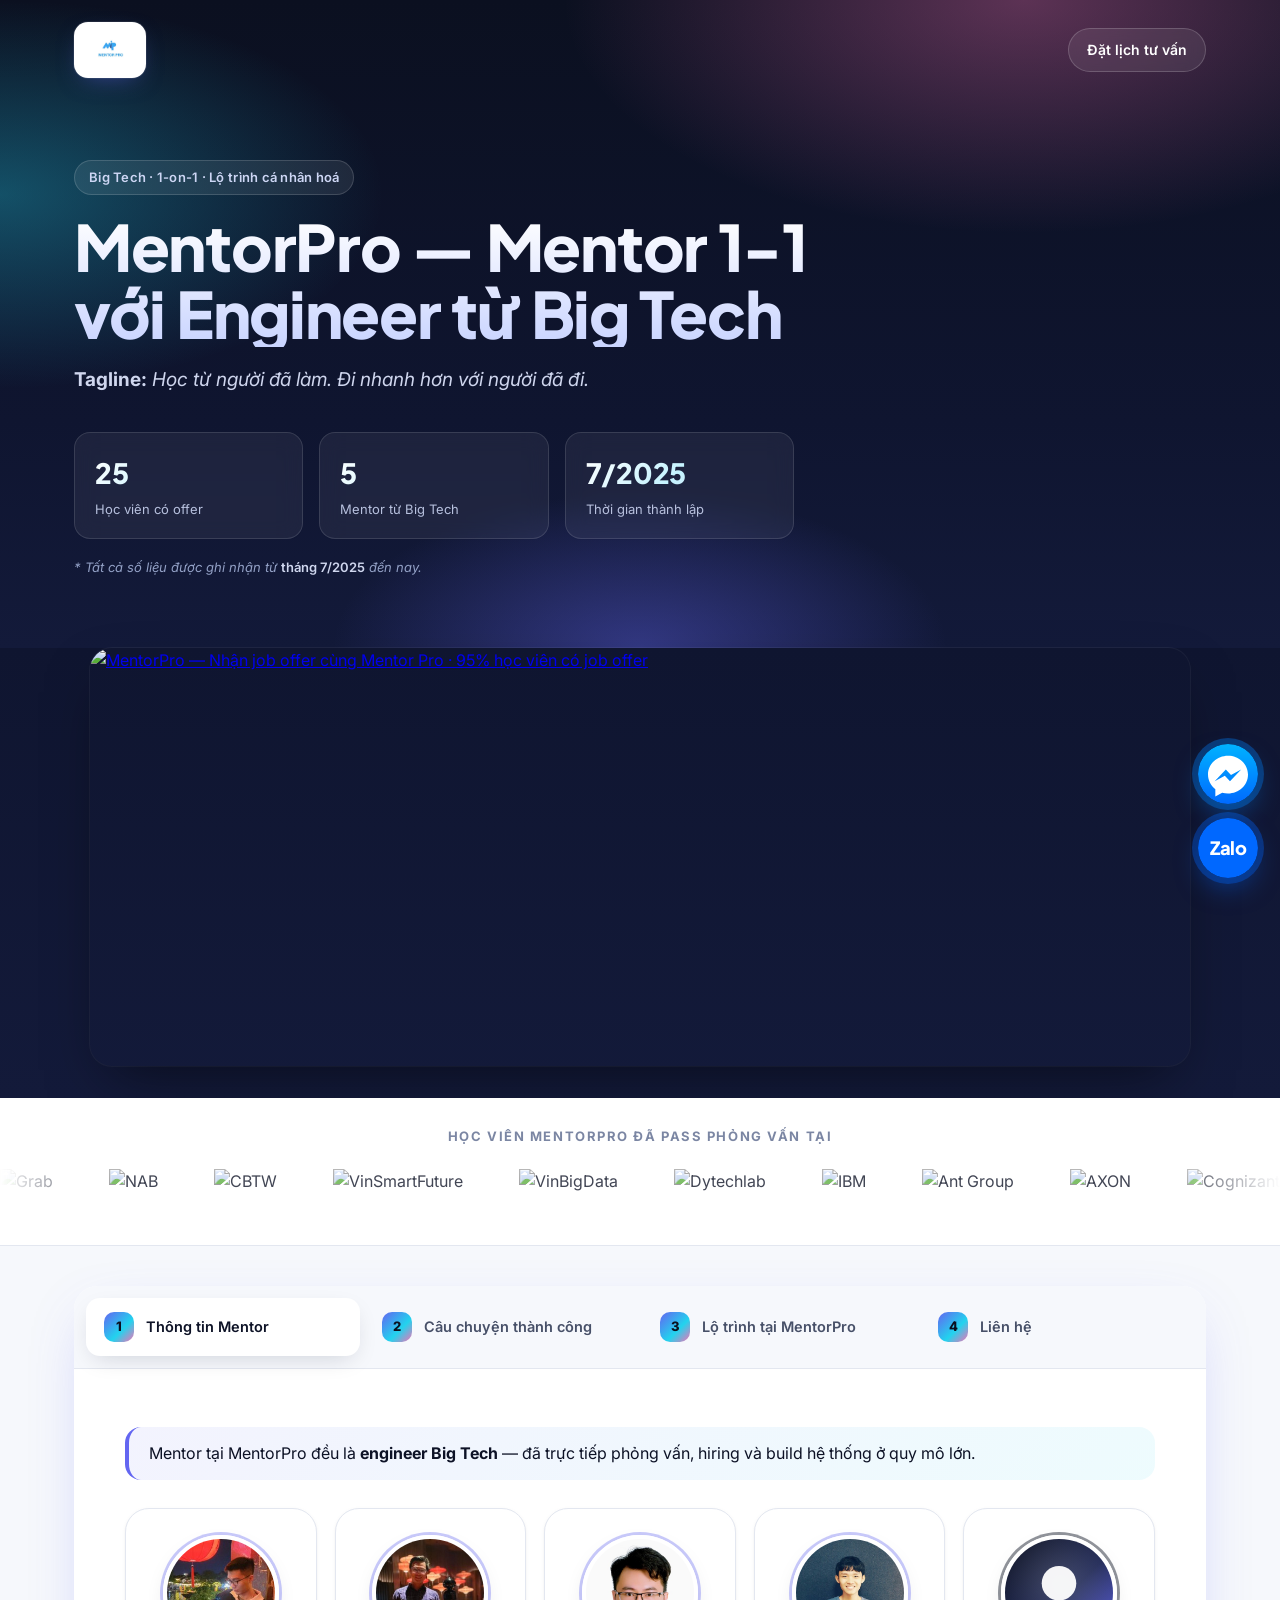
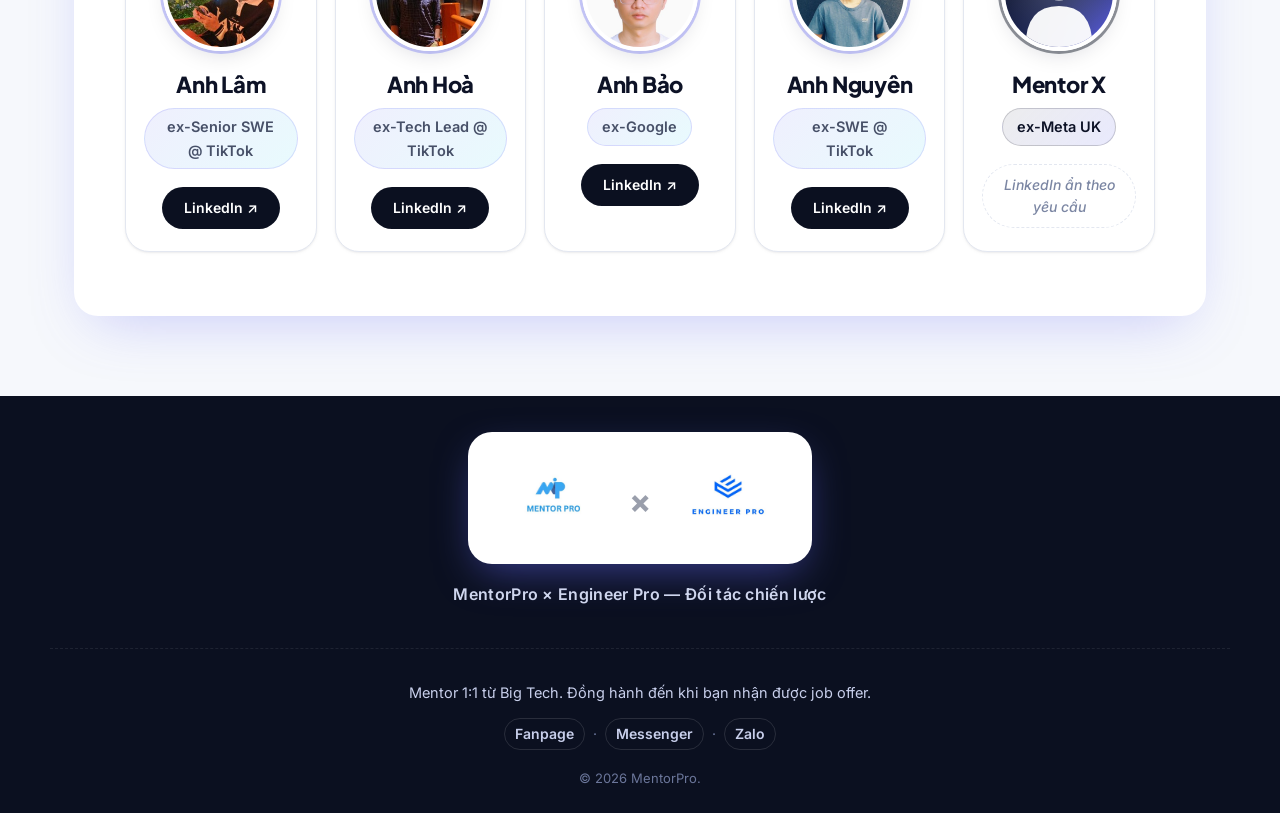
==== commit ec784661: "fix(seo,perf,a11y): address laude SEO audit findings P0: - Remove FAQPage JSON-LD node (Google remov" ====
--- a/docs/index.html
+++ b/docs/index.html
@@ -7,6 +7,11 @@
     <meta name="theme-color" content="#0b1020" />
 
     <link rel="canonical" href="https://mentorpro-team.github.io/portfolio/" />
+
+    <link rel="icon" type="image/png" href="images/brand/mentor-pro.png" />
+    <link rel="apple-touch-icon" href="images/brand/mentor-pro.png" />
+    <meta name="author" content="MentorPro" />
+    <meta name="google-site-verification" content="8upmKkFtYGBaiN_VHq-9YQEafnQbl9b0f3fb3Lomg_4" />
 
     <meta property="og:type" content="website" />
     <meta property="og:site_name" content="MentorPro" />
@@ -27,13 +32,64 @@
     <meta name="twitter:image" content="https://mentorpro-team.github.io/portfolio/images/brand/banner-job-offer.jpg" />
 
     <title>MentorPro — Mentor 1-1 với Engineer từ Big Tech</title>
+
+    <script type="application/ld+json">
+    {
+      "@context": "https://schema.org",
+      "@graph": [
+        {
+          "@type": "Organization",
+          "@id": "https://mentorpro-team.github.io/portfolio/#organization",
+          "name": "MentorPro",
+          "alternateName": "Mentor Pro",
+          "url": "https://mentorpro-team.github.io/portfolio/",
+          "logo": "https://mentorpro-team.github.io/portfolio/images/brand/mentor-pro.png",
+          "image": "https://mentorpro-team.github.io/portfolio/images/brand/banner-job-offer.jpg",
+          "description": "MentorPro — Mentor 1-1 với Engineer từ Big Tech (NVIDIA, AWS, Google, TikTok, ByteDance). Lộ trình cá nhân hoá đồng hành đến khi nhận được job offer.",
+          "foundingDate": "2025-07",
+          "sameAs": [
+            "https://www.facebook.com/Mentor.Pro.Official",
+            "https://m.me/Mentor.Pro.Official",
+            "https://zalo.me/0352911223"
+          ],
+          "contactPoint": [
+            {
+              "@type": "ContactPoint",
+              "contactType": "customer service",
+              "url": "https://m.me/Mentor.Pro.Official",
+              "availableLanguage": ["vi", "en"]
+            }
+          ]
+        },
+        {
+          "@type": "WebSite",
+          "@id": "https://mentorpro-team.github.io/portfolio/#website",
+          "name": "MentorPro",
+          "url": "https://mentorpro-team.github.io/portfolio/",
+          "inLanguage": "vi-VN",
+          "publisher": { "@id": "https://mentorpro-team.github.io/portfolio/#organization" }
+        }
+      ]
+    }
+    </script>
+
     <link rel="preconnect" href="https://fonts.googleapis.com" />
     <link rel="preconnect" href="https://fonts.gstatic.com" crossorigin />
     <link
-      href="https://fonts.googleapis.com/css2?family=Inter:wght@400;500;600;700;800&family=Plus+Jakarta+Sans:wght@600;700;800&display=swap"
+      href="https://fonts.googleapis.com/css2?family=Inter:wght@400;500;600;700;800&amp;family=Plus+Jakarta+Sans:wght@600;700;800&amp;display=swap"
       rel="stylesheet"
     />
     <link rel="stylesheet" href="style.css" />
+
+    <noscript>
+      <style>
+        /* No-JS fallback: show all tab panels stacked vertically. */
+        .tab-nav { display: none; }
+        .tab-panel { display: block !important; padding: 32px clamp(20px, 4vw, 56px); border-top: 1px solid var(--border); }
+        .tab-panel + .tab-panel { border-top: 1px solid var(--border); }
+        .tab-heading { position: static !important; clip: auto !important; height: auto !important; width: auto !important; overflow: visible !important; white-space: normal !important; margin: 0 0 24px !important; font-size: 28px; font-weight: 800; color: var(--text); }
+      </style>
+    </noscript>
   </head>
   <body>
     <header class="hero">
@@ -41,7 +97,7 @@
       <div class="container">
         <nav class="topbar">
           <a class="brand" href="#top">
-            <img class="brand-logo" src="images/brand/mentor-pro.png" alt="MentorPro" />
+            <img class="brand-logo" src="images/brand/mentor-pro.png" alt="MentorPro" width="480" height="480" decoding="async" />
           </a>
           <a class="cta-mini" href="https://m.me/Mentor.Pro.Official" target="_blank" rel="noopener">Đặt lịch tư vấn</a>
         </nav>
@@ -71,7 +127,7 @@
     <section class="hero-banner" aria-label="MentorPro — Nhận job offer cùng Mentor Pro">
       <div class="container">
         <a class="hero-banner-link" href="https://m.me/Mentor.Pro.Official" target="_blank" rel="noopener" aria-label="Inbox MentorPro qua Messenger để được tư vấn">
-          <img src="images/brand/banner-job-offer.jpg" alt="MentorPro — Nhận job offer cùng Mentor Pro · 95% học viên có job offer" loading="lazy">
+          <img src="images/brand/banner-job-offer.jpg" alt="MentorPro — Nhận job offer cùng Mentor Pro · 95% học viên có job offer" width="1024" height="389" decoding="async" fetchpriority="high">
         </a>
       </div>
     </section>
@@ -108,21 +164,21 @@
     </section>
 
     <main class="container main">
-      <div class="tabs" role="tablist" aria-label="MentorPro sections">
-        <div class="tab-nav" role="tablist">
-          <button class="tab-btn is-active" role="tab" aria-selected="true" aria-controls="tab-1-thong-tin-mentor" data-target="tab-1-thong-tin-mentor"><span class="tab-num">1</span><span class="tab-name">Thông tin Mentor</span></button>
-          <button class="tab-btn" role="tab" aria-selected="false" aria-controls="tab-2-cau-chuyen-thanh-cong" data-target="tab-2-cau-chuyen-thanh-cong"><span class="tab-num">2</span><span class="tab-name">Câu chuyện thành công</span></button>
-          <button class="tab-btn" role="tab" aria-selected="false" aria-controls="tab-3-lo-trinh-tai-mentorpro" data-target="tab-3-lo-trinh-tai-mentorpro"><span class="tab-num">3</span><span class="tab-name">Lộ trình tại MentorPro</span></button>
-          <button class="tab-btn" role="tab" aria-selected="false" aria-controls="tab-4-lien-he" data-target="tab-4-lien-he"><span class="tab-num">4</span><span class="tab-name">Liên hệ</span></button>
+      <div class="tabs">
+        <div class="tab-nav" role="tablist" aria-label="MentorPro sections">
+          <button id="tab-btn-1-thong-tin-mentor" class="tab-btn is-active" role="tab" aria-selected="true" aria-controls="tab-1-thong-tin-mentor" data-target="tab-1-thong-tin-mentor"><span class="tab-num">1</span><span class="tab-name">Thông tin Mentor</span></button>
+          <button id="tab-btn-2-cau-chuyen-thanh-cong" class="tab-btn" role="tab" aria-selected="false" aria-controls="tab-2-cau-chuyen-thanh-cong" data-target="tab-2-cau-chuyen-thanh-cong"><span class="tab-num">2</span><span class="tab-name">Câu chuyện thành công</span></button>
+          <button id="tab-btn-3-lo-trinh-tai-mentorpro" class="tab-btn" role="tab" aria-selected="false" aria-controls="tab-3-lo-trinh-tai-mentorpro" data-target="tab-3-lo-trinh-tai-mentorpro"><span class="tab-num">3</span><span class="tab-name">Lộ trình tại MentorPro</span></button>
+          <button id="tab-btn-4-lien-he" class="tab-btn" role="tab" aria-selected="false" aria-controls="tab-4-lien-he" data-target="tab-4-lien-he"><span class="tab-num">4</span><span class="tab-name">Liên hệ</span></button>
         </div>
         <div class="tab-content">
-        <section class="tab-panel is-active" id="tab-1-thong-tin-mentor" role="tabpanel" aria-hidden="false"><blockquote>
+        <section class="tab-panel is-active" id="tab-1-thong-tin-mentor" role="tabpanel" aria-labelledby="tab-btn-1-thong-tin-mentor" aria-hidden="false"><h2 class="visually-hidden tab-heading">Thông tin Mentor</h2><blockquote>
 <p>Mentor tại MentorPro đều là <strong>engineer Big Tech</strong> — đã trực tiếp phỏng vấn, hiring và build hệ thống ở quy mô lớn.</p>
 </blockquote>
 <div class="mentor-grid" markdown="0">
 
   <div class="mentor-card">
-    <img class="mentor-avatar" src="images/mentors/lam.jpg" alt="Anh Lâm" loading="lazy">
+    <img class="mentor-avatar" src="images/mentors/lam.jpg" alt="Anh Lâm" width="200" height="200" loading="lazy" decoding="async">
     <h3 class="mentor-name">Anh Lâm</h3>
     <p class="mentor-role">ex-Senior SWE @ TikTok</p>
     <a class="mentor-link" href="https://www.linkedin.com/in/lam0895" target="_blank" rel="noopener">
@@ -131,7 +187,7 @@
   </div>
 
   <div class="mentor-card">
-    <img class="mentor-avatar" src="images/mentors/hoa.jpg" alt="Anh Hoà" loading="lazy">
+    <img class="mentor-avatar" src="images/mentors/hoa.jpg" alt="Anh Hoà" width="200" height="200" loading="lazy" decoding="async">
     <h3 class="mentor-name">Anh Hoà</h3>
     <p class="mentor-role">ex-Tech Lead @ TikTok</p>
     <a class="mentor-link" href="https://www.linkedin.com/in/harry-le-quang-hoa-32210066/" target="_blank" rel="noopener">
@@ -140,7 +196,7 @@
   </div>
 
   <div class="mentor-card">
-    <img class="mentor-avatar" src="images/mentors/bao.png" alt="Anh Bảo" loading="lazy">
+    <img class="mentor-avatar" src="images/mentors/bao.png" alt="Anh Bảo" width="400" height="400" loading="lazy" decoding="async">
     <h3 class="mentor-name">Anh Bảo</h3>
     <p class="mentor-role">ex-Google</p>
     <a class="mentor-link" href="https://www.linkedin.com/in/bao-do-728309202/" target="_blank" rel="noopener">
@@ -149,7 +205,7 @@
   </div>
 
   <div class="mentor-card">
-    <img class="mentor-avatar" src="images/mentors/nguyen.png" alt="Anh Nguyên" loading="lazy">
+    <img class="mentor-avatar" src="images/mentors/nguyen.png" alt="Anh Nguyên" width="400" height="400" loading="lazy" decoding="async">
     <h3 class="mentor-name">Anh Nguyên</h3>
     <p class="mentor-role">ex-SWE @ TikTok</p>
     <a class="mentor-link" href="https://www.linkedin.com/in/randy-nguyen-nguyen/" target="_blank" rel="noopener">
@@ -158,7 +214,7 @@
   </div>
 
   <div class="mentor-card mentor-card--anon">
-    <img class="mentor-avatar" src="images/mentors/anon-meta.svg" alt="Mentor ẩn danh" loading="lazy">
+    <img class="mentor-avatar" src="images/mentors/anon-meta.svg" alt="Mentor ẩn danh" width="200" height="200" loading="lazy" decoding="async">
     <h3 class="mentor-name">Mentor X</h3>
     <p class="mentor-role">ex-Meta UK</p>
     <span class="mentor-link mentor-link--disabled" aria-disabled="true">
@@ -167,7 +223,7 @@
   </div>
 
 </div></section>
-        <section class="tab-panel" id="tab-2-cau-chuyen-thanh-cong" role="tabpanel" aria-hidden="true"><blockquote>
+        <section class="tab-panel" id="tab-2-cau-chuyen-thanh-cong" role="tabpanel" aria-labelledby="tab-btn-2-cau-chuyen-thanh-cong" aria-hidden="true"><h2 class="visually-hidden tab-heading">Câu chuyện thành công</h2><blockquote>
 <p>Dưới đây là <strong>7 câu chuyện thật</strong> từ các học viên MentorPro — mỗi người một background, một cú rẽ, nhưng cùng chung một kết quả: <strong>nhận offer từ công ty mình mong muốn</strong> nhờ lộ trình đúng và sự đồng hành sát sao.</p>
 </blockquote>
 <h3 id="highlights-tu-72025-thang-thanh-lap">Highlights <em>(từ 7/2025 — tháng thành lập)</em></h3>
@@ -181,7 +237,7 @@
 <h3 id="7-cau-chuyen-click-vao-e-oc-chi-tiet">7 câu chuyện — click vào để đọc chi tiết</h3>
 <details class="story-card">
 <summary class="story-summary">
-  <img class="story-thumb" src="images/stories/trang-ant.png" alt="">
+  <img class="story-thumb" src="images/stories/thumbs/trang-ant.jpg" alt="Trang nhận offer Java Developer @ ANT Group" width="360" height="189" loading="lazy" decoding="async">
   <div class="story-meta">
     <span class="story-num">#1</span>
     <span class="story-title">Trang — Fresh grad → ANT Group</span>
@@ -250,7 +306,7 @@
 </details>
 <details class="story-card">
 <summary class="story-summary">
-  <img class="story-thumb" src="images/stories/khanhchuong-anz.png" alt="">
+  <img class="story-thumb" src="images/stories/thumbs/khanhchuong-anz.jpg" alt="Khánh Chương pass ANZ — câu chuyện về behavior interview" width="360" height="189" loading="lazy" decoding="async">
   <div class="story-meta">
     <span class="story-num">#2</span>
     <span class="story-title">Khánh Chương — 3-4y Backend → ANZ</span>
@@ -320,7 +376,7 @@
 </details>
 <details class="story-card">
 <summary class="story-summary">
-  <img class="story-thumb" src="images/stories/tien-sap.png" alt="">
+  <img class="story-thumb" src="images/stories/thumbs/tien-sap.jpg" alt="Tiên nhận 2 offer SAP và Naver — 4.5 năm Java Banking" width="360" height="189" loading="lazy" decoding="async">
   <div class="story-meta">
     <span class="story-num">#3</span>
     <span class="story-title">Tiên — 4.5y Java/Banking → SAP + Naver</span>
@@ -451,7 +507,7 @@
 </details>
 <details class="story-card">
 <summary class="story-summary">
-  <img class="story-thumb" src="images/stories/chan-deputy.png" alt="">
+  <img class="story-thumb" src="images/stories/thumbs/chan-deputy.jpg" alt="Chấn nhận offer mid-level Backend @ Deputy team Úc" width="360" height="189" loading="lazy" decoding="async">
   <div class="story-meta">
     <span class="story-num">#4</span>
     <span class="story-title">Chấn — 5+y Backend Outsource → Deputy (team Úc)</span>
@@ -495,7 +551,7 @@
 </details>
 <details class="story-card">
 <summary class="story-summary">
-  <img class="story-thumb" src="images/stories/viet-vinbigdata.png" alt="">
+  <img class="story-thumb" src="images/stories/thumbs/viet-vinbigdata.jpg" alt="Việt nhận offer VinBigData — học viên trái ngành Ngôn ngữ" width="360" height="189" loading="lazy" decoding="async">
   <div class="story-meta">
     <span class="story-num">#5</span>
     <span class="story-title">Việt — Trái ngành Ngôn ngữ → VinBigData</span>
@@ -551,7 +607,7 @@
 </details>
 <details class="story-card">
 <summary class="story-summary">
-  <img class="story-thumb" src="images/stories/hau-nab.png" alt="">
+  <img class="story-thumb" src="images/stories/thumbs/hau-nab.jpg" alt="Hậu nhận offer Sub Engineer @ NAB Úc — 4+ năm Backend" width="360" height="189" loading="lazy" decoding="async">
   <div class="story-meta">
     <span class="story-num">#6</span>
     <span class="story-title">Hậu — 4+y Backend → NAB Úc (Sub Engineer)</span>
@@ -606,7 +662,7 @@
 </details>
 <details class="story-card">
 <summary class="story-summary">
-  <img class="story-thumb" src="images/stories/long-mbbank.png" alt="">
+  <img class="story-thumb" src="images/stories/thumbs/long-mbbank.jpg" alt="Long nhận offer Backend @ MB Bank — chuyển từ game sang backend" width="360" height="189" loading="lazy" decoding="async">
   <div class="story-meta">
     <span class="story-num">#7</span>
     <span class="story-title">Long — 5y Game Dev → MB Bank Backend</span>
@@ -652,10 +708,10 @@
 <p><em>Hành trình từ một lập trình viên game chuyển sang backend chỉ trong khoảng 6 tháng của học viên Mentor Pro là minh chứng rõ ràng cho việc: nếu có lộ trình đúng, sự tập trung và phương pháp học hiệu quả, việc chuyển ngành trong IT hoàn toàn khả thi.</em></p>
 <p><em>Không chỉ dừng lại ở việc “học cho biết”, sự chuẩn bị bài bản từ kiến thức nền tảng, project thực tế đến kỹ năng phỏng vấn đã giúp anh tự tin bước vào các vòng tuyển dụng và đạt được kết quả mong muốn. Đây cũng là nguồn cảm hứng lớn cho những ai đang đứng trước quyết định thay đổi hướng đi trong sự nghiệp công nghệ của mình.</em></p>
 </details></section>
-        <section class="tab-panel" id="tab-3-lo-trinh-tai-mentorpro" role="tabpanel" aria-hidden="true"><blockquote>
+        <section class="tab-panel" id="tab-3-lo-trinh-tai-mentorpro" role="tabpanel" aria-labelledby="tab-btn-3-lo-trinh-tai-mentorpro" aria-hidden="true"><h2 class="visually-hidden tab-heading">Lộ trình tại MentorPro</h2><blockquote>
 <p>MentorPro là chương trình <strong>mentor 1:1 cá nhân hoá, đồng hành đến khi bạn nhận được job offer</strong> — không phải khoá học đại trà.</p>
 </blockquote>
-<p><img alt="Lộ trình huấn luyện cùng MentorPro" class="lo-trinh-banner" src="images/brand/lo-trinh-mentor-pro.png"></p>
+<p><img class="lo-trinh-banner" src="images/brand/lo-trinh-mentor-pro.png" alt="Lộ trình huấn luyện cùng MentorPro — 3 bước: Screening CV, trao đổi với mentor, tham gia chương trình huấn luyện" width="720" height="720" loading="lazy" decoding="async"></p>
 <h3 id="3-buoc-e-tro-thanh-mentee">3 bước để trở thành mentee</h3>
 <h4 id="buoc-1-screening-cv">Bước 1 · Screening CV</h4>
 <p>Bạn gửi resume cho MentorPro. Đội ngũ mentor sẽ <strong>đánh giá nền tảng hiện có</strong> và <strong>định hướng phát triển</strong> để xác định chương trình 1:1 có phù hợp với mục tiêu của bạn không.</p>
@@ -671,7 +727,7 @@
 <hr>
 <h3 id="hop-tac-chien-luoc-cung-engineer-pro">Hợp tác chiến lược cùng Engineer Pro</h3>
 <div class="partner-card" markdown="0">
-  <img class="partner-logo" src="images/brand/engineer-pro.png" alt="Engineer Pro">
+  <img class="partner-logo" src="images/brand/engineer-pro.png" alt="Engineer Pro" width="500" height="500" loading="lazy" decoding="async">
   <div class="partner-text">
     <h4>Engineer Pro — Đối tác đào tạo chính thức</h4>
     <p>Engineer Pro là trung tâm đào tạo software engineer với <strong>100% giảng viên đến từ các Big Tech</strong> (Google, Amazon, Shopee, TikTok, …) — chuyên các khoá DSA, System Design, Backend, Behavior Interview, CS Fundamentals.</p>
@@ -705,7 +761,7 @@
 <li>✅ <strong>Mock interview</strong> và hỗ trợ <strong>refer trực tiếp</strong> khi mentor có connection tại công ty bạn target.</li>
 <li>✅ Hỗ trợ qua chat <strong>24/7</strong> xuyên suốt chương trình.</li>
 </ul></section>
-        <section class="tab-panel" id="tab-4-lien-he" role="tabpanel" aria-hidden="true"><blockquote>
+        <section class="tab-panel" id="tab-4-lien-he" role="tabpanel" aria-labelledby="tab-btn-4-lien-he" aria-hidden="true"><h2 class="visually-hidden tab-heading">Liên hệ</h2><blockquote>
 <p>MentorPro nhận liên hệ qua <strong>Facebook Messenger</strong> và <strong>Zalo</strong>. Inbox trực tiếp để gửi resume và được mentor screening.</p>
 </blockquote>
 <div class="contact-grid" markdown="0">
@@ -763,11 +819,11 @@
       <div class="container partnership-strip">
         <div class="partnership-badge">
           <a href="https://www.facebook.com/Mentor.Pro.Official" target="_blank" rel="noopener" aria-label="MentorPro Fanpage">
-            <img src="images/brand/mentor-pro.png" alt="MentorPro" class="partnership-logo" />
+            <img src="images/brand/mentor-pro.png" alt="MentorPro" class="partnership-logo" width="480" height="480" loading="lazy" decoding="async" />
           </a>
           <span class="partnership-x">×</span>
           <a href="https://engineerprogurus.com/" target="_blank" rel="noopener" aria-label="Engineer Pro website">
-            <img src="images/brand/engineer-pro.png" alt="Engineer Pro" class="partnership-logo" />
+            <img src="images/brand/engineer-pro.png" alt="Engineer Pro" class="partnership-logo" width="500" height="500" loading="lazy" decoding="async" />
           </a>
         </div>
         <p class="partnership-text">MentorPro × Engineer Pro — Đối tác chiến lược</p>
--- a/docs/style.css
+++ b/docs/style.css
@@ -61,7 +61,7 @@
   color: #fff;
   background: var(--bg);
   overflow: hidden;
-  padding-bottom: 80px;
+  padding-bottom: 40px;
 }
 
 .hero-bg {
@@ -173,6 +173,11 @@
   margin-top: 32px;
 }
 
+.hero-stats--3 {
+  grid-template-columns: repeat(3, minmax(0, 1fr));
+  max-width: 720px;
+}
+
 .stat {
   padding: 18px 20px;
   border-radius: var(--radius-md);
@@ -220,9 +225,151 @@
   }
 }
 
+/* ─── Hero banner (full-width image right after hero) ─── */
+.hero-banner {
+  background: linear-gradient(180deg, #0f1530 0%, #131a3a 100%);
+  padding: 0 0 32px;
+  position: relative;
+  z-index: 3;
+}
+
+.hero-banner .container {
+  display: flex;
+  justify-content: center;
+}
+
+.hero-banner-link {
+  display: block;
+  width: 100%;
+  max-width: 1100px;
+  border-radius: 22px;
+  overflow: hidden;
+  box-shadow:
+    0 24px 60px -20px rgba(0, 0, 0, 0.55),
+    0 0 0 1px rgba(255, 255, 255, 0.05);
+  transition: transform 0.3s ease, box-shadow 0.3s ease;
+  border-bottom: none !important;
+}
+
+.hero-banner-link:hover {
+  transform: translateY(-3px);
+  box-shadow:
+    0 30px 70px -22px rgba(0, 0, 0, 0.65),
+    0 0 0 1px rgba(99, 102, 241, 0.4);
+  border-bottom: none !important;
+}
+
+.hero-banner-link img {
+  display: block;
+  width: 100%;
+  height: auto;
+  margin: 0;
+  border: none;
+  box-shadow: none;
+  border-radius: 0;
+}
+
+@media (max-width: 720px) {
+  .hero-banner { padding-bottom: 24px; }
+  .hero-banner-link { border-radius: 16px; }
+}
+
+/* ─── Companies marquee (between hero and tabs) ─── */
+.companies-strip {
+  background: #fff;
+  border-bottom: 1px solid var(--border);
+  padding: 28px 0 32px;
+  position: relative;
+  z-index: 3;
+  overflow: hidden;
+}
+
+.companies-label {
+  text-align: center;
+  margin: 0 0 22px;
+  font-size: 13px;
+  letter-spacing: 0.12em;
+  text-transform: uppercase;
+  color: var(--muted);
+  font-weight: 700;
+}
+
+.marquee-viewport {
+  overflow: hidden;
+  width: 100%;
+  -webkit-mask-image: linear-gradient(
+    to right,
+    transparent 0,
+    #000 8%,
+    #000 92%,
+    transparent 100%
+  );
+  mask-image: linear-gradient(
+    to right,
+    transparent 0,
+    #000 8%,
+    #000 92%,
+    transparent 100%
+  );
+}
+
+.marquee-track {
+  display: flex;
+  align-items: center;
+  gap: 56px;
+  width: max-content;
+  animation: marqueeScroll 40s linear infinite;
+}
+
+.marquee-viewport:hover .marquee-track {
+  animation-play-state: paused;
+}
+
+.marquee-item {
+  flex: 0 0 auto;
+  display: inline-flex;
+  align-items: center;
+  justify-content: center;
+  height: 44px;
+  transition: opacity 0.25s ease, filter 0.25s ease;
+  opacity: 0.78;
+  filter: saturate(0.95);
+}
+
+.marquee-item:hover {
+  opacity: 1;
+  filter: saturate(1.05);
+}
+
+.marquee-item img {
+  display: block;
+  height: 100%;
+  width: auto;
+  max-width: 140px;
+  object-fit: contain;
+  margin: 0;
+  border: none;
+  box-shadow: none;
+  border-radius: 0;
+}
+
+@keyframes marqueeScroll {
+  from { transform: translateX(0); }
+  to   { transform: translateX(-50%); }
+}
+
+@media (max-width: 720px) {
+  .marquee-track { gap: 40px; animation-duration: 32s; }
+  .marquee-item { height: 36px; }
+}
+
+@media (prefers-reduced-motion: reduce) {
+  .marquee-track { animation: none; }
+}
+
 /* ─── Main / Tabs ─── */
 .main {
-  margin-top: -60px;
+  margin-top: 40px;
   padding-bottom: 80px;
   position: relative;
   z-index: 2;
@@ -568,9 +715,31 @@
 .story-card > blockquote,
 .story-card > p,
 .story-card > ul,
-.story-card > ol {
+.story-card > ol,
+.story-card > h3,
+.story-card > h4,
+.story-card > hr {
   margin-left: 24px;
   margin-right: 24px;
+}
+
+.story-card > h3 {
+  font-size: 20px;
+  line-height: 1.35;
+  margin-top: 20px;
+  margin-bottom: 14px;
+  padding-bottom: 12px;
+  border-bottom: 1px solid var(--border);
+}
+
+.story-card > p > strong:only-child {
+  display: inline-block;
+  margin-top: 6px;
+}
+
+.story-card > hr {
+  margin-top: 26px;
+  margin-bottom: 18px;
 }
 
 .story-card > blockquote:first-of-type {
@@ -1081,6 +1250,19 @@
 ::selection {
   background: rgba(99, 102, 241, 0.3);
   color: #fff;
+}
+
+/* ─── A11y utility: visually hidden but still accessible to AT / SEO ── */
+.visually-hidden {
+  position: absolute !important;
+  width: 1px !important;
+  height: 1px !important;
+  margin: -1px !important;
+  padding: 0 !important;
+  overflow: hidden !important;
+  clip: rect(0, 0, 0, 0) !important;
+  white-space: nowrap !important;
+  border: 0 !important;
 }
 
 /* ─── Floating Contact Dock ─── */
